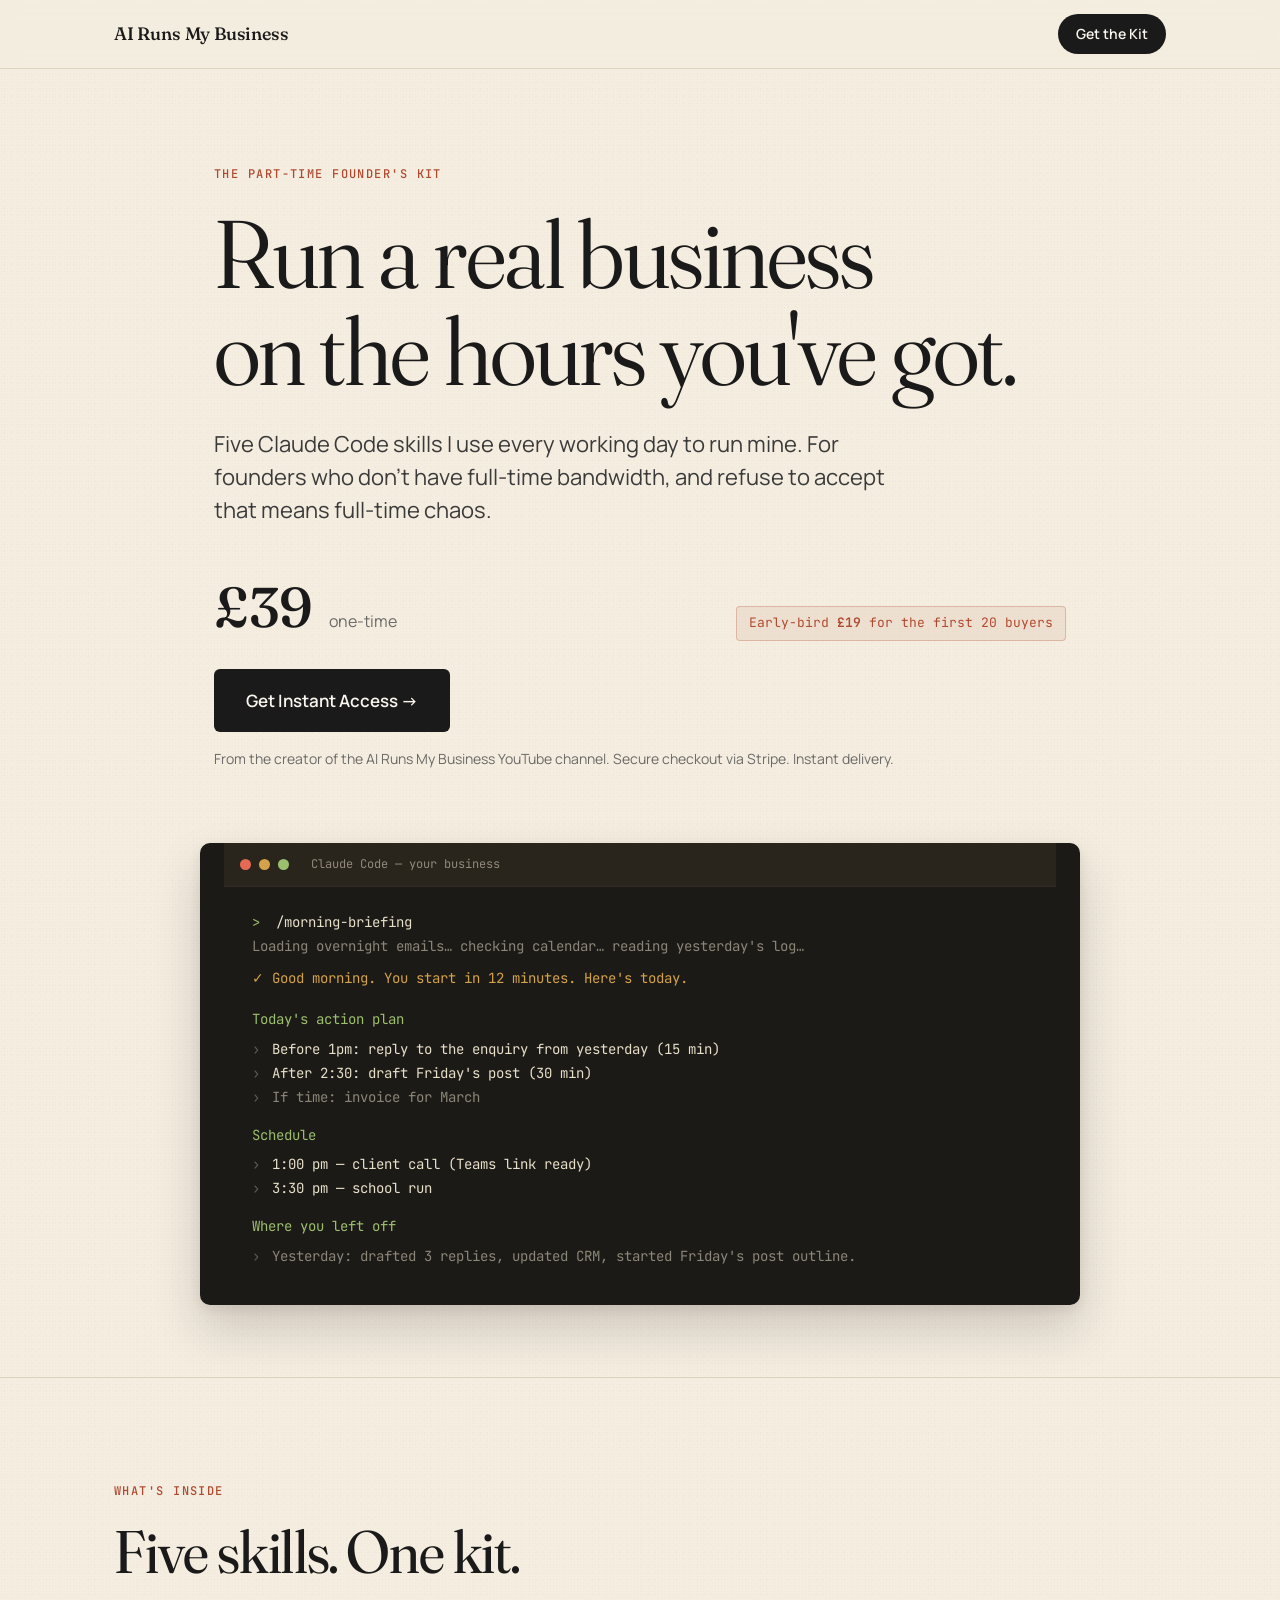
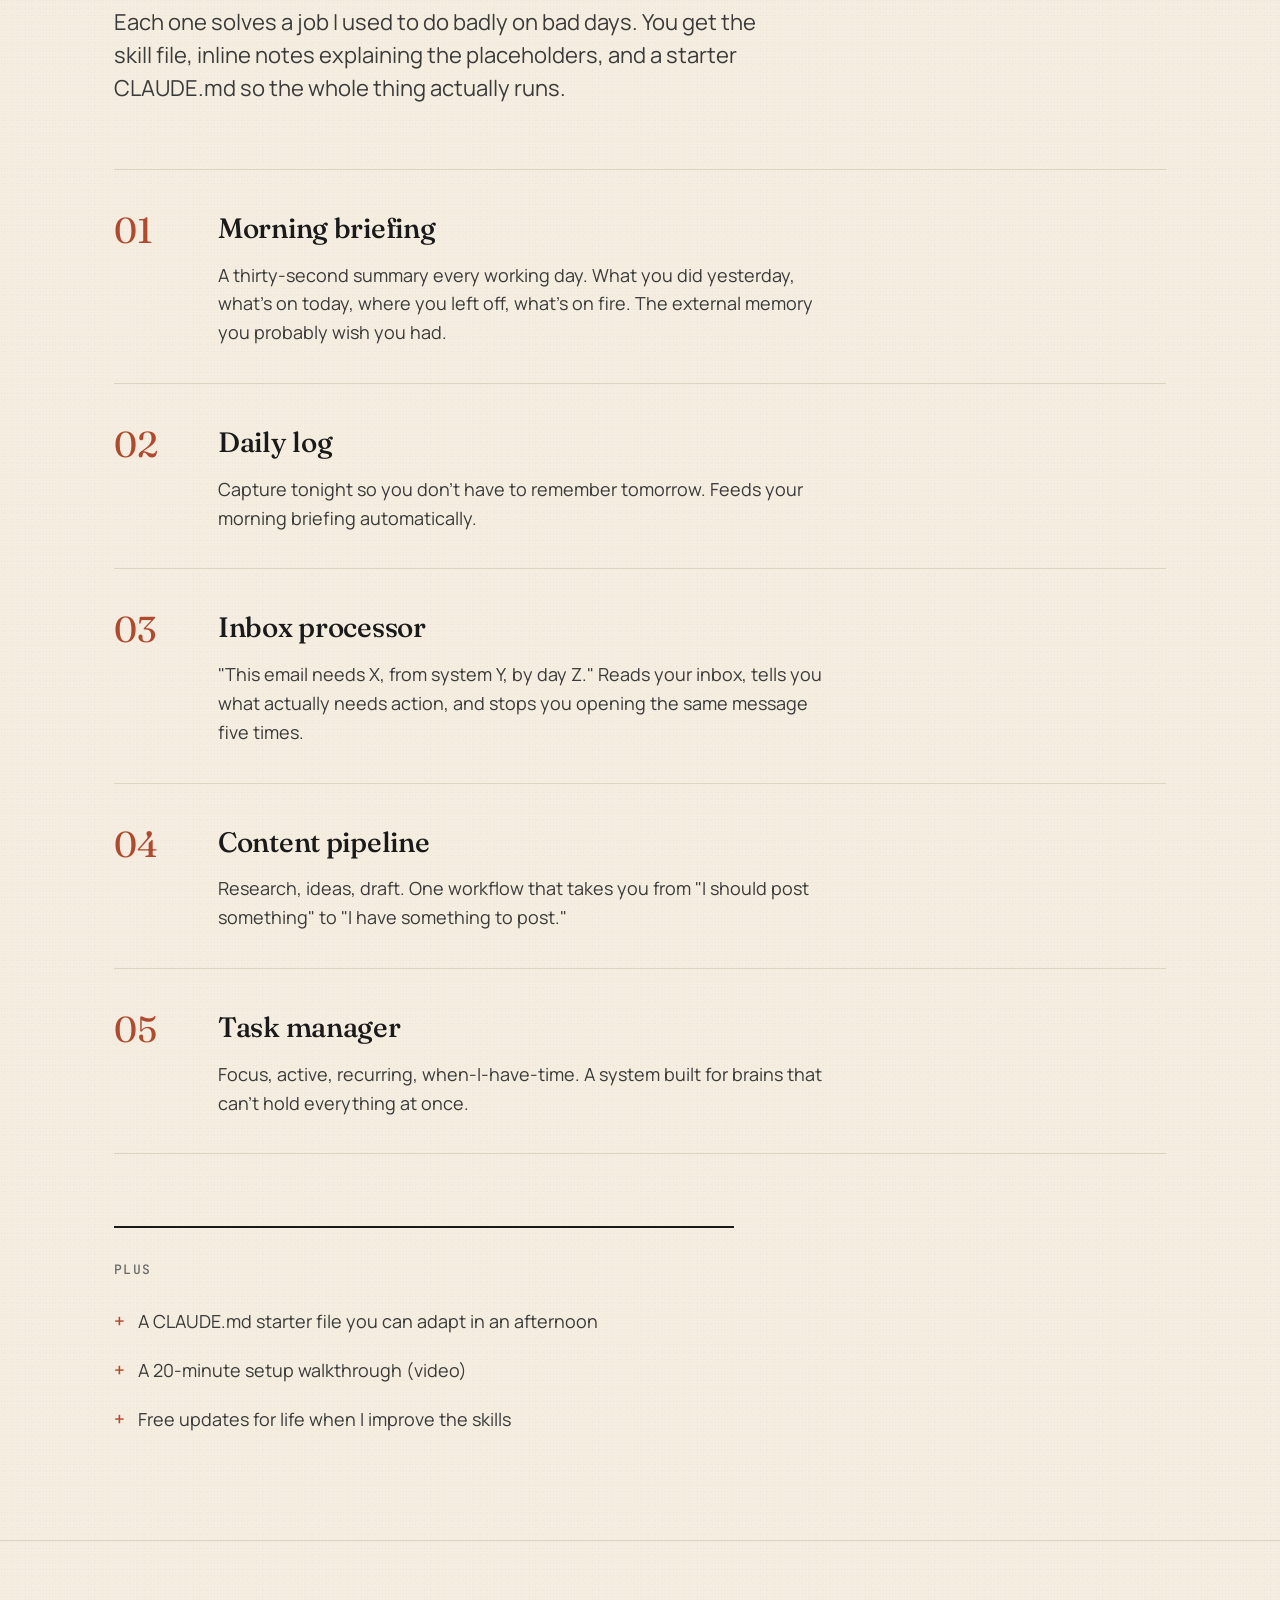
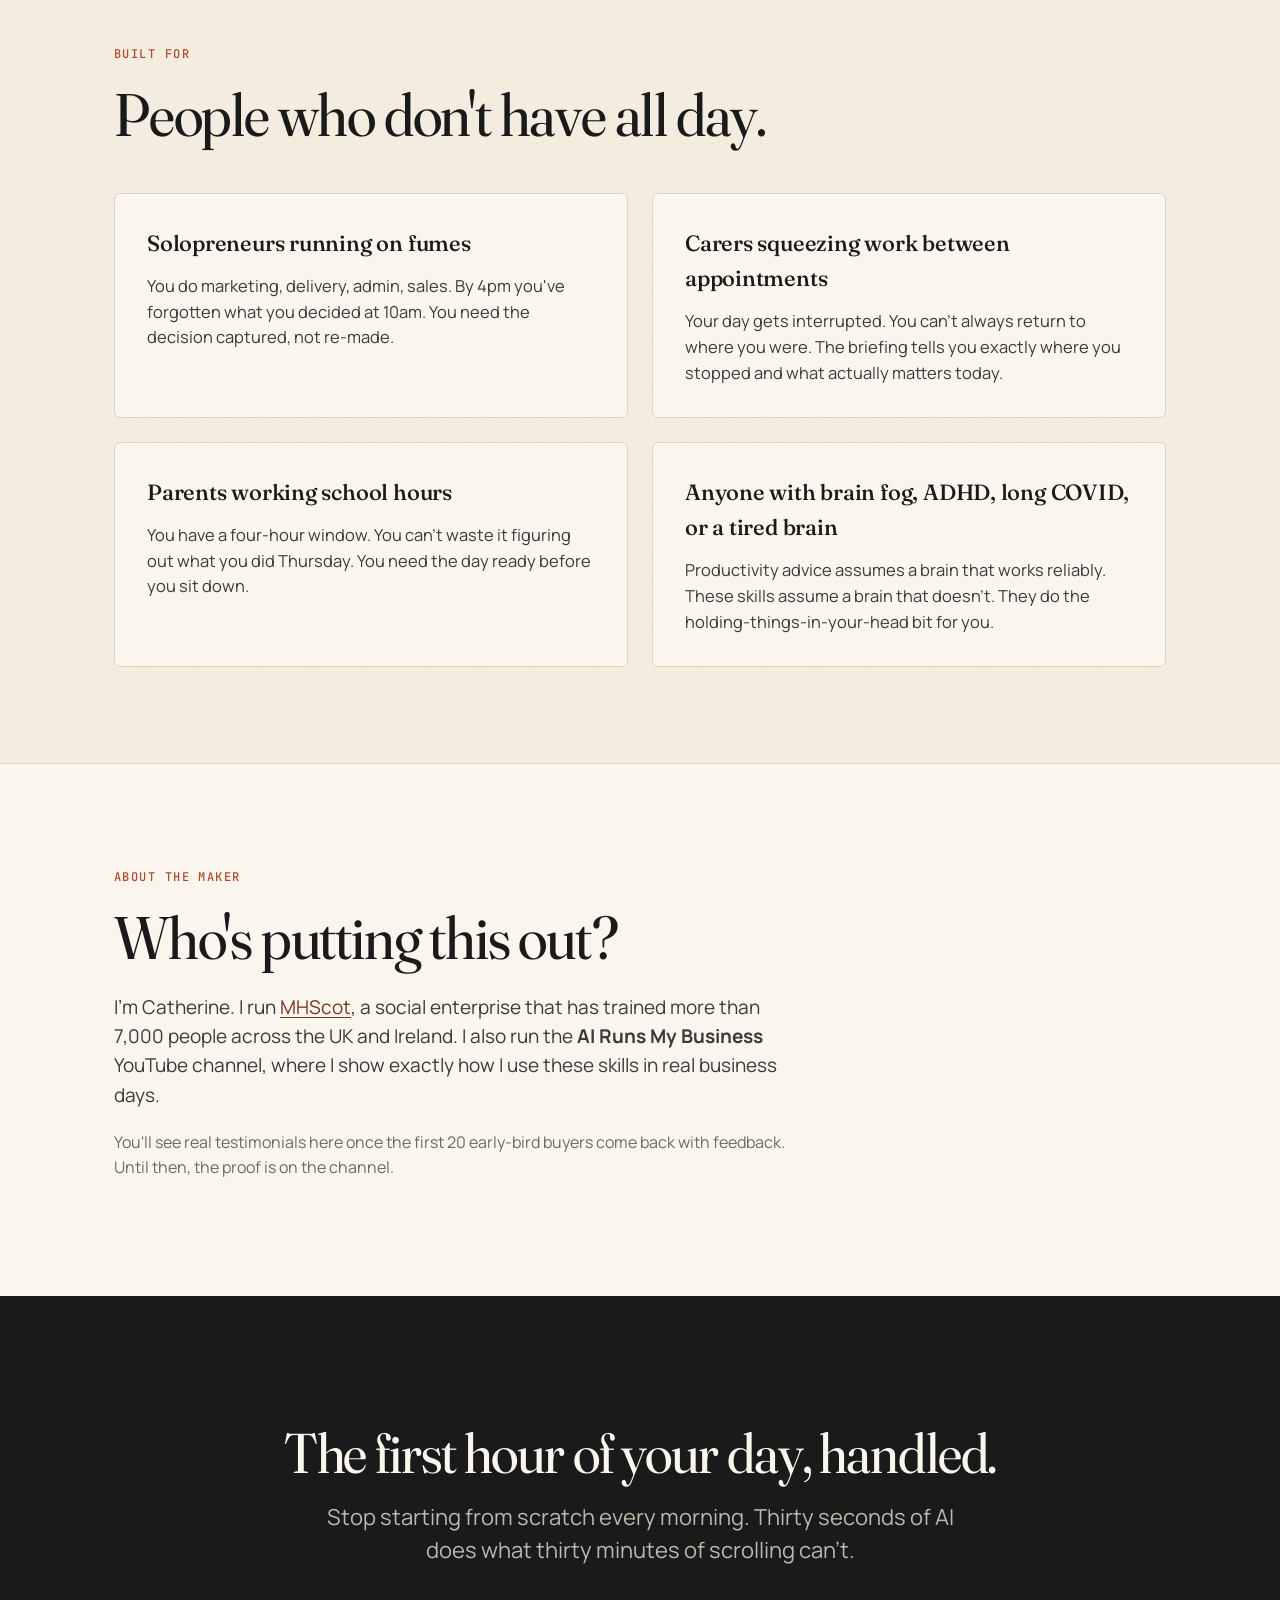
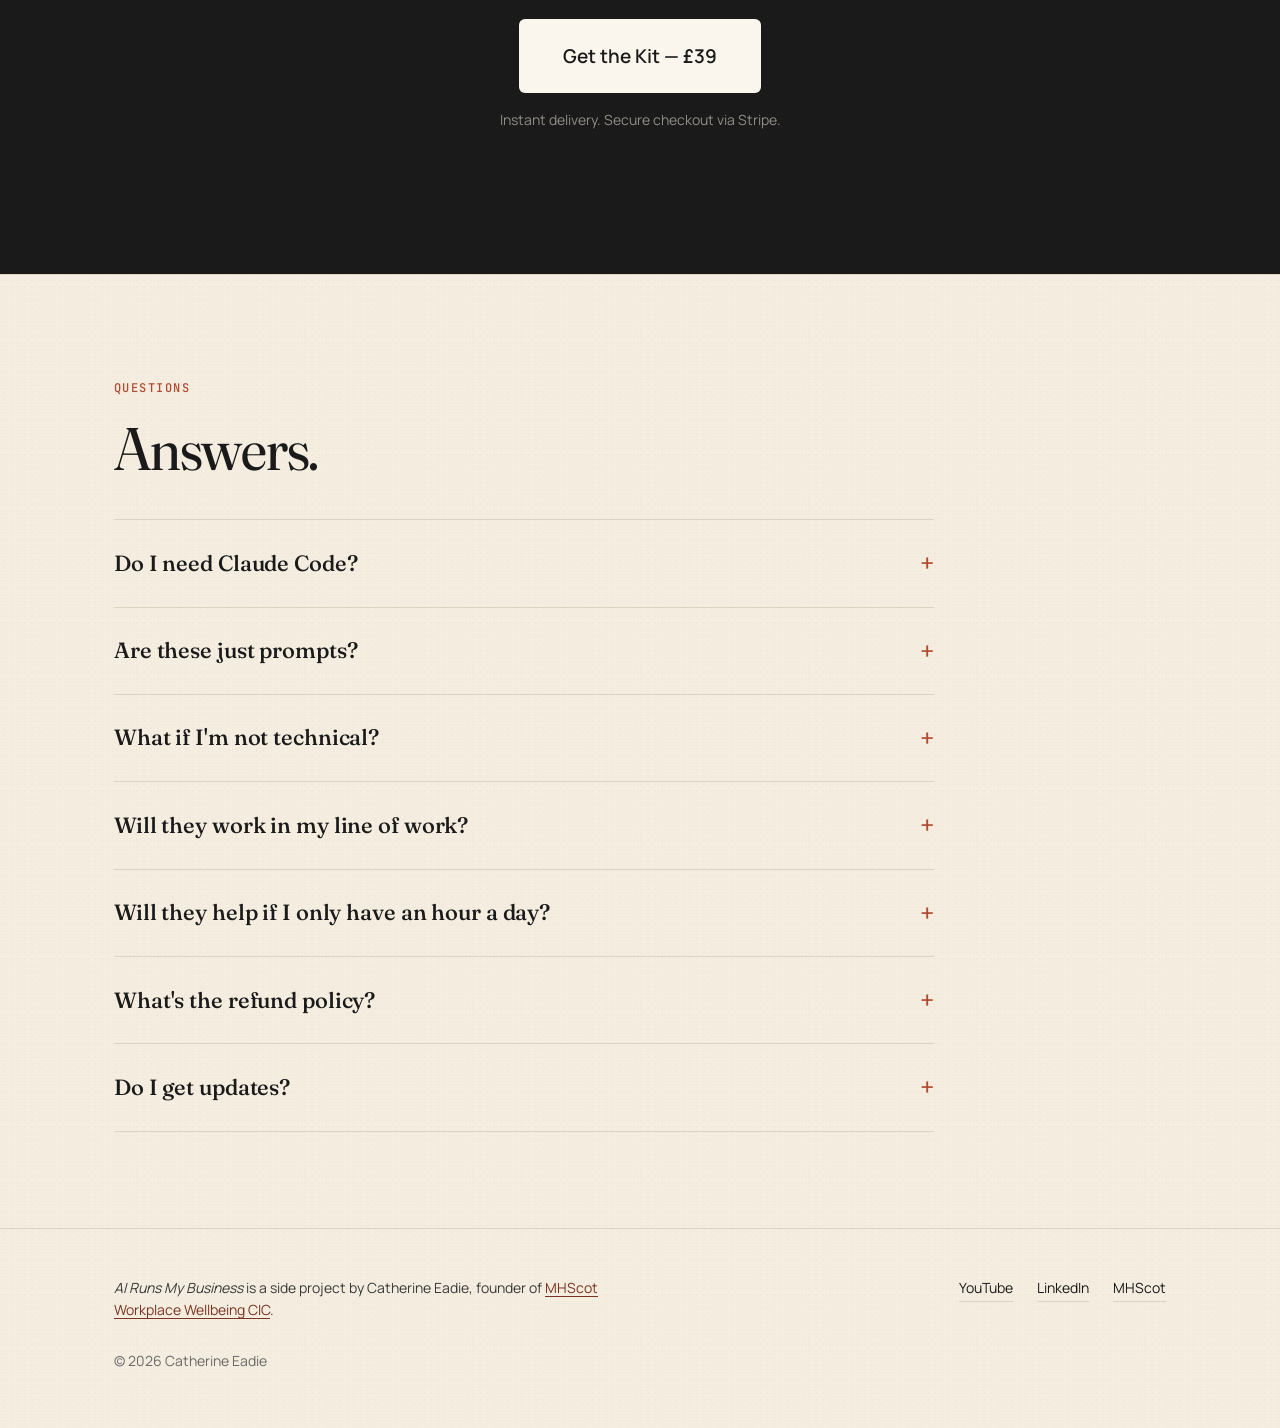
==== index.html @ 145ac0da "Initial landing page for The Part-Time Founder's Kit" ====
<!DOCTYPE html>
<html lang="en-GB">
<head>
  <meta charset="UTF-8">
  <meta name="viewport" content="width=device-width, initial-scale=1.0">
  <meta name="description" content="Five Claude Code skills to run a real business on the hours you've got. For part-time founders, carers, parents, and anyone whose brain won't hold everything at once.">
  <title>The Part-Time Founder's Kit — AI Runs My Business</title>

  <link rel="preconnect" href="https://fonts.googleapis.com">
  <link rel="preconnect" href="https://fonts.gstatic.com" crossorigin>
  <link href="https://fonts.googleapis.com/css2?family=Fraunces:ital,opsz,wght,SOFT,WONK@0,9..144,300..800,0..100,0..1;1,9..144,300..800,0..100,0..1&family=Manrope:wght@300..700&family=JetBrains+Mono:wght@400;500&display=swap" rel="stylesheet">

  <link rel="stylesheet" href="styles.css">
</head>
<body>

  <header class="site-header">
    <div class="container">
      <a class="wordmark" href="#top">AI Runs My Business</a>
      <a class="header-cta" href="#get">Get the Kit</a>
    </div>
  </header>

  <main id="top">

    <!-- HERO -->
    <section class="hero">
      <div class="container hero-inner">
        <span class="eyebrow">The Part-Time Founder's Kit</span>
        <h1 class="hero-title">
          Run a real business<br>
          on the hours you've got.
        </h1>
        <p class="hero-subhead">
          Five Claude Code skills I use every working day to run mine. For founders who don't have full-time bandwidth, and refuse to accept that means full-time chaos.
        </p>

        <div class="price-block">
          <span class="price">&pound;39</span>
          <span class="price-note">one-time</span>
          <span class="earlybird">Early-bird <strong>&pound;19</strong> for the first 20 buyers</span>
        </div>

        <a class="cta-primary" href="#get">Get Instant Access →</a>

        <p class="trust-line">
          From the creator of the AI Runs My Business YouTube channel. Secure checkout via Stripe. Instant delivery.
        </p>
      </div>

      <!-- Terminal demo -->
      <div class="container terminal-frame reveal">
        <div class="terminal-chrome">
          <span class="dot red"></span>
          <span class="dot amber"></span>
          <span class="dot green"></span>
          <span class="terminal-title">Claude Code &mdash; your business</span>
        </div>
        <div class="terminal-body">
          <p class="line"><span class="prompt">&gt;</span> /morning-briefing</p>
          <p class="muted">Loading overnight emails&hellip; checking calendar&hellip; reading yesterday's log&hellip;</p>
          <p class="out">✓ Good morning. You start in 12 minutes. Here's today.</p>
          <p class="section-head">Today's action plan</p>
          <p class="bullet">Before 1pm: reply to the enquiry from yesterday (15 min)</p>
          <p class="bullet">After 2:30: draft Friday's post (30 min)</p>
          <p class="bullet muted">If time: invoice for March</p>
          <p class="section-head">Schedule</p>
          <p class="bullet">1:00 pm &mdash; client call (Teams link ready)</p>
          <p class="bullet">3:30 pm &mdash; school run</p>
          <p class="section-head">Where you left off</p>
          <p class="bullet muted">Yesterday: drafted 3 replies, updated CRM, started Friday's post outline.</p>
        </div>
      </div>
    </section>

    <!-- WHAT'S INCLUDED -->
    <section class="included">
      <div class="container">
        <span class="eyebrow">What's inside</span>
        <h2 class="section-title">Five skills. One kit.</h2>
        <p class="section-lede">
          Each one solves a job I used to do badly on bad days. You get the skill file, inline notes explaining the placeholders, and a starter CLAUDE.md so the whole thing actually runs.
        </p>

        <ol class="skills">
          <li class="skill reveal">
            <span class="skill-num">01</span>
            <div>
              <h3>Morning briefing</h3>
              <p>A thirty-second summary every working day. What you did yesterday, what's on today, where you left off, what's on fire. The external memory you probably wish you had.</p>
            </div>
          </li>
          <li class="skill reveal">
            <span class="skill-num">02</span>
            <div>
              <h3>Daily log</h3>
              <p>Capture tonight so you don't have to remember tomorrow. Feeds your morning briefing automatically.</p>
            </div>
          </li>
          <li class="skill reveal">
            <span class="skill-num">03</span>
            <div>
              <h3>Inbox processor</h3>
              <p>"This email needs X, from system Y, by day Z." Reads your inbox, tells you what actually needs action, and stops you opening the same message five times.</p>
            </div>
          </li>
          <li class="skill reveal">
            <span class="skill-num">04</span>
            <div>
              <h3>Content pipeline</h3>
              <p>Research, ideas, draft. One workflow that takes you from "I should post something" to "I have something to post."</p>
            </div>
          </li>
          <li class="skill reveal">
            <span class="skill-num">05</span>
            <div>
              <h3>Task manager</h3>
              <p>Focus, active, recurring, when-I-have-time. A system built for brains that can't hold everything at once.</p>
            </div>
          </li>
        </ol>

        <div class="bonuses reveal">
          <h4>Plus</h4>
          <ul>
            <li>A CLAUDE.md starter file you can adapt in an afternoon</li>
            <li>A 20-minute setup walkthrough (video)</li>
            <li>Free updates for life when I improve the skills</li>
          </ul>
        </div>
      </div>
    </section>

    <!-- BUILT FOR -->
    <section class="built-for">
      <div class="container">
        <span class="eyebrow">Built for</span>
        <h2 class="section-title">People who don't have all day.</h2>

        <div class="personas">
          <article class="persona reveal">
            <h3>Solopreneurs running on fumes</h3>
            <p>You do marketing, delivery, admin, sales. By 4pm you've forgotten what you decided at 10am. You need the decision captured, not re-made.</p>
          </article>

          <article class="persona reveal">
            <h3>Carers squeezing work between appointments</h3>
            <p>Your day gets interrupted. You can't always return to where you were. The briefing tells you exactly where you stopped and what actually matters today.</p>
          </article>

          <article class="persona reveal">
            <h3>Parents working school hours</h3>
            <p>You have a four-hour window. You can't waste it figuring out what you did Thursday. You need the day ready before you sit down.</p>
          </article>

          <article class="persona reveal">
            <h3>Anyone with brain fog, ADHD, long COVID, or a tired brain</h3>
            <p>Productivity advice assumes a brain that works reliably. These skills assume a brain that doesn't. They do the holding-things-in-your-head bit for you.</p>
          </article>
        </div>
      </div>
    </section>

    <!-- TRUST -->
    <section class="trust">
      <div class="container">
        <span class="eyebrow">About the maker</span>
        <h2 class="section-title">Who's putting this out?</h2>
        <p class="trust-paragraph">
          I'm Catherine. I run <a href="https://www.mentalhealthscot.land" target="_blank" rel="noopener">MHScot</a>, a social enterprise that has trained more than 7,000 people across the UK and Ireland. I also run the <strong>AI Runs My Business</strong> YouTube channel, where I show exactly how I use these skills in real business days.
        </p>
        <p class="trust-paragraph muted">
          You'll see real testimonials here once the first 20 early-bird buyers come back with feedback. Until then, the proof is on the channel.
        </p>
      </div>
    </section>

    <!-- CLOSING CTA -->
    <section class="closing" id="get">
      <div class="container">
        <h2 class="closing-title">The first hour of your day, handled.</h2>
        <p class="closing-subhead">
          Stop starting from scratch every morning. Thirty seconds of AI does what thirty minutes of scrolling can't.
        </p>
        <a class="cta-primary big" href="#">Get the Kit — &pound;39</a>
        <p class="trust-line">Instant delivery. Secure checkout via Stripe.</p>
      </div>
    </section>

    <!-- FAQ -->
    <section class="faq">
      <div class="container">
        <span class="eyebrow">Questions</span>
        <h2 class="section-title">Answers.</h2>

        <div class="faq-list">
          <details class="faq-item">
            <summary>Do I need Claude Code?</summary>
            <p>Yes. Claude Code is free to install. You'll need a paid Claude plan (from about £17/month) to run it. The setup walkthrough covers all of it.</p>
          </details>

          <details class="faq-item">
            <summary>Are these just prompts?</summary>
            <p>No. They're skill files, proper structured instructions that Claude Code reads before it does the work. More reliable than a prompt you paste once.</p>
          </details>

          <details class="faq-item">
            <summary>What if I'm not technical?</summary>
            <p>You don't need to be. If you can edit a text file and follow a step-by-step video, you can set these up.</p>
          </details>

          <details class="faq-item">
            <summary>Will they work in my line of work?</summary>
            <p>They're built around how a one-person business runs, not a specific sector. The morning briefing works for a copywriter, a coach, or a consultant equally well. You fill in the placeholders for your context.</p>
          </details>

          <details class="faq-item">
            <summary>Will they help if I only have an hour a day?</summary>
            <p>That's who they're built for. The whole point is to compress decision-making and context-recovery into as few minutes as possible.</p>
          </details>

          <details class="faq-item">
            <summary>What's the refund policy?</summary>
            <p><strong>Early-bird buyers (&pound;19):</strong> all sales final. You're getting 51% off in exchange for a testimonial, so the price itself is the trade.</p>
            <p><strong>Standard buyers (&pound;39):</strong> 7-day refund if the skills don't work for you. No questions asked.</p>
          </details>

          <details class="faq-item">
            <summary>Do I get updates?</summary>
            <p>Yes, free for life. When I improve a skill, you get the new version.</p>
          </details>
        </div>
      </div>
    </section>

  </main>

  <footer class="site-footer">
    <div class="container">
      <p class="footer-byline">
        <em>AI Runs My Business</em> is a side project by Catherine Eadie, founder of <a href="https://www.mentalhealthscot.land" target="_blank" rel="noopener">MHScot Workplace Wellbeing CIC</a>.
      </p>
      <nav class="footer-nav">
        <a href="#" target="_blank" rel="noopener">YouTube</a>
        <a href="https://www.linkedin.com/in/catherinemhscot/" target="_blank" rel="noopener">LinkedIn</a>
        <a href="https://www.mentalhealthscot.land" target="_blank" rel="noopener">MHScot</a>
      </nav>
      <p class="footer-micro">&copy; 2026 Catherine Eadie</p>
    </div>
  </footer>

  <script src="script.js" defer></script>
</body>
</html>
---- styles.css ----
/* ============================================================
   The Part-Time Founder's Kit — landing page
   Aesthetic: warm editorial, print-like, calm confidence
   ============================================================ */

:root {
  --bg: #f4ede0;
  --bg-soft: #faf6ee;
  --bg-card: #ffffff;
  --ink: #1a1a1a;
  --ink-soft: #3a3a3a;
  --ink-muted: #6a6a68;
  --rule: #dcd3c1;
  --accent: #b04a2f;          /* muted terracotta */
  --accent-deep: #7a3320;
  --forest: #2d3a2d;
  --term-bg: #1c1a16;
  --term-ink: #e8dfc9;
  --term-green: #9cbf6f;
  --term-amber: #d4a24a;

  --display: "Fraunces", "Georgia", serif;
  --body: "Manrope", system-ui, -apple-system, sans-serif;
  --mono: "JetBrains Mono", ui-monospace, monospace;

  --max-width: 1100px;
  --text-width: 680px;
  --radius: 6px;
}

/* -------- reset -------- */

*, *::before, *::after { box-sizing: border-box; }
html { scroll-behavior: smooth; }
body {
  margin: 0;
  background: var(--bg);
  color: var(--ink);
  font-family: var(--body);
  font-size: 18px;
  line-height: 1.6;
  font-weight: 400;
  -webkit-font-smoothing: antialiased;
  text-rendering: optimizeLegibility;

  /* Subtle paper-grain texture */
  background-image:
    radial-gradient(rgba(0,0,0,0.018) 1px, transparent 1px),
    radial-gradient(rgba(0,0,0,0.014) 1px, transparent 1px);
  background-size: 3px 3px, 7px 7px;
  background-position: 0 0, 1px 2px;
}

img { max-width: 100%; display: block; }

a { color: var(--accent-deep); text-decoration: underline; text-decoration-thickness: 1px; text-underline-offset: 3px; }
a:hover { color: var(--accent); }

/* -------- layout -------- */

.container {
  width: 100%;
  max-width: var(--max-width);
  margin: 0 auto;
  padding: 0 24px;
}

section {
  padding: 96px 0;
  border-top: 1px solid var(--rule);
}

section:first-of-type { border-top: none; }

@media (max-width: 640px) {
  section { padding: 64px 0; }
}

/* -------- header -------- */

.site-header {
  position: sticky;
  top: 0;
  background: rgba(244, 237, 224, 0.92);
  backdrop-filter: blur(8px);
  border-bottom: 1px solid var(--rule);
  z-index: 50;
}
.site-header .container {
  display: flex;
  align-items: center;
  justify-content: space-between;
  padding-top: 14px;
  padding-bottom: 14px;
}
.wordmark {
  font-family: var(--display);
  font-weight: 500;
  font-size: 18px;
  letter-spacing: -0.01em;
  color: var(--ink);
  text-decoration: none;
  font-variation-settings: "opsz" 24, "SOFT" 40;
}
.header-cta {
  font-family: var(--body);
  font-size: 14px;
  font-weight: 600;
  color: var(--bg-soft);
  background: var(--ink);
  padding: 9px 18px;
  border-radius: 999px;
  text-decoration: none;
  transition: background 0.15s;
}
.header-cta:hover { background: var(--accent); color: var(--bg-soft); }

/* -------- eyebrow / headings -------- */

.eyebrow {
  display: inline-block;
  font-family: var(--mono);
  font-size: 12px;
  font-weight: 500;
  letter-spacing: 0.12em;
  text-transform: uppercase;
  color: var(--accent);
  margin-bottom: 20px;
}

.hero-title,
.section-title,
.closing-title {
  font-family: var(--display);
  font-weight: 400;
  color: var(--ink);
  font-variation-settings: "opsz" 96, "SOFT" 30, "WONK" 0;
  letter-spacing: -0.02em;
  line-height: 1.02;
}

.hero-title {
  font-size: clamp(44px, 8.5vw, 96px);
  margin: 0 0 28px;
  font-weight: 350;
}

.section-title {
  font-size: clamp(36px, 5.5vw, 60px);
  margin: 0 0 24px;
}

.closing-title {
  font-size: clamp(34px, 5vw, 56px);
  margin: 0 0 20px;
}

.hero-subhead,
.section-lede,
.closing-subhead {
  max-width: var(--text-width);
  font-size: clamp(18px, 2vw, 22px);
  line-height: 1.5;
  color: var(--ink-soft);
  margin: 0 0 40px;
}

/* -------- hero -------- */

.hero {
  padding-top: 88px;
  padding-bottom: 72px;
}

.hero-inner { max-width: 900px; }

.price-block {
  display: flex;
  align-items: baseline;
  gap: 16px;
  flex-wrap: wrap;
  margin-bottom: 28px;
  padding-top: 12px;
}

.price {
  font-family: var(--display);
  font-size: 56px;
  font-weight: 500;
  line-height: 1;
  color: var(--ink);
  font-variation-settings: "opsz" 48, "SOFT" 20;
}
.price-note {
  font-family: var(--body);
  font-size: 16px;
  color: var(--ink-muted);
}
.earlybird {
  font-family: var(--mono);
  font-size: 13px;
  color: var(--accent);
  background: rgba(176, 74, 47, 0.08);
  border: 1px solid rgba(176, 74, 47, 0.28);
  padding: 6px 12px;
  border-radius: 4px;
  margin-left: auto;
}
.earlybird strong { font-weight: 600; }

/* -------- CTAs -------- */

.cta-primary {
  display: inline-block;
  font-family: var(--body);
  font-size: 17px;
  font-weight: 600;
  color: var(--bg-soft);
  background: var(--ink);
  padding: 18px 32px;
  border-radius: 6px;
  text-decoration: none;
  transition: transform 0.15s, background 0.15s;
}
.cta-primary:hover {
  background: var(--accent);
  color: var(--bg-soft);
  transform: translateY(-1px);
}
.cta-primary.big {
  padding: 22px 44px;
  font-size: 19px;
}

.trust-line {
  font-size: 14px;
  color: var(--ink-muted);
  margin-top: 16px;
}

/* -------- terminal demo -------- */

.terminal-frame {
  margin-top: 72px;
  max-width: 880px;
  background: var(--term-bg);
  border-radius: 10px;
  overflow: hidden;
  box-shadow: 0 24px 48px rgba(40, 30, 20, 0.18),
              0 4px 12px rgba(40, 30, 20, 0.08);
}
.terminal-chrome {
  display: flex;
  align-items: center;
  padding: 12px 16px;
  background: #29241c;
  border-bottom: 1px solid rgba(255,255,255,0.04);
  gap: 8px;
}
.dot {
  width: 11px;
  height: 11px;
  border-radius: 50%;
  display: inline-block;
}
.dot.red { background: #e56a54; }
.dot.amber { background: #d4a24a; }
.dot.green { background: #9cbf6f; }
.terminal-title {
  font-family: var(--mono);
  font-size: 12px;
  color: rgba(232, 223, 201, 0.55);
  margin-left: 14px;
}
.terminal-body {
  font-family: var(--mono);
  font-size: 14px;
  color: var(--term-ink);
  line-height: 1.7;
  padding: 24px 28px 28px;
}
.terminal-body p { margin: 0; }
.terminal-body .prompt { color: var(--term-green); margin-right: 8px; }
.terminal-body .muted { color: rgba(232, 223, 201, 0.55); margin-bottom: 8px; }
.terminal-body .out { color: var(--term-amber); margin: 4px 0 18px; }
.terminal-body .section-head {
  color: var(--term-green);
  margin-top: 14px;
  margin-bottom: 6px;
}
.terminal-body .bullet { padding-left: 20px; position: relative; }
.terminal-body .bullet::before {
  content: "›";
  position: absolute;
  left: 0;
  color: rgba(232, 223, 201, 0.35);
}

/* -------- skills -------- */

.included .section-lede { margin-bottom: 64px; }

.skills {
  list-style: none;
  padding: 0;
  margin: 0 0 72px;
  counter-reset: s;
}
.skill {
  display: grid;
  grid-template-columns: 80px 1fr;
  gap: 24px;
  padding: 36px 0;
  border-top: 1px solid var(--rule);
  align-items: start;
}
.skill:last-child { border-bottom: 1px solid var(--rule); }
.skill-num {
  font-family: var(--display);
  font-size: 36px;
  font-weight: 400;
  color: var(--accent);
  line-height: 1;
  font-variation-settings: "opsz" 36;
  padding-top: 6px;
}
.skill h3 {
  font-family: var(--display);
  font-size: 28px;
  font-weight: 500;
  margin: 0 0 10px;
  letter-spacing: -0.01em;
}
.skill p {
  margin: 0;
  color: var(--ink-soft);
  max-width: 620px;
}

.bonuses {
  border-top: 2px solid var(--ink);
  padding-top: 32px;
  margin-top: 24px;
  max-width: 620px;
}
.bonuses h4 {
  font-family: var(--mono);
  font-size: 13px;
  font-weight: 500;
  letter-spacing: 0.1em;
  text-transform: uppercase;
  color: var(--ink-muted);
  margin: 0 0 16px;
}
.bonuses ul {
  margin: 0;
  padding: 0;
  list-style: none;
}
.bonuses li {
  padding: 10px 0;
  padding-left: 24px;
  position: relative;
  color: var(--ink-soft);
}
.bonuses li::before {
  content: "+";
  position: absolute;
  left: 0;
  color: var(--accent);
  font-family: var(--mono);
}

/* -------- built-for personas -------- */

.personas {
  display: grid;
  grid-template-columns: repeat(2, 1fr);
  gap: 24px;
  margin-top: 48px;
}
.persona {
  background: var(--bg-soft);
  border: 1px solid var(--rule);
  padding: 32px;
  border-radius: var(--radius);
}
.persona h3 {
  font-family: var(--display);
  font-size: 22px;
  font-weight: 500;
  margin: 0 0 12px;
  letter-spacing: -0.01em;
}
.persona p {
  margin: 0;
  color: var(--ink-soft);
  font-size: 16.5px;
  line-height: 1.55;
}

@media (max-width: 720px) {
  .personas { grid-template-columns: 1fr; }
  .persona { padding: 24px; }
}

/* -------- trust section -------- */

.trust { background: var(--bg-soft); }
.trust-paragraph {
  max-width: var(--text-width);
  font-size: 19px;
  line-height: 1.55;
  color: var(--ink-soft);
  margin: 0 0 20px;
}
.trust-paragraph.muted { color: var(--ink-muted); font-size: 16px; }

/* -------- closing -------- */

.closing {
  text-align: center;
  padding: 128px 0;
  background: var(--ink);
  color: var(--bg-soft);
  border-top: none;
}
.closing .closing-title { color: var(--bg-soft); }
.closing .closing-subhead {
  color: rgba(244, 237, 224, 0.75);
  margin-left: auto;
  margin-right: auto;
}
.closing .cta-primary {
  background: var(--bg-soft);
  color: var(--ink);
  margin-top: 12px;
}
.closing .cta-primary:hover {
  background: var(--accent);
  color: var(--bg-soft);
}
.closing .trust-line { color: rgba(244, 237, 224, 0.55); }

/* -------- FAQ -------- */

.faq-list { margin-top: 40px; max-width: 820px; }
.faq-item {
  border-top: 1px solid var(--rule);
  padding: 24px 0;
}
.faq-item:last-child { border-bottom: 1px solid var(--rule); }
.faq-item summary {
  font-family: var(--display);
  font-size: 22px;
  font-weight: 500;
  cursor: pointer;
  list-style: none;
  display: flex;
  justify-content: space-between;
  align-items: center;
  letter-spacing: -0.005em;
}
.faq-item summary::-webkit-details-marker { display: none; }
.faq-item summary::after {
  content: "+";
  font-family: var(--mono);
  font-size: 24px;
  color: var(--accent);
  font-weight: 300;
  transition: transform 0.2s;
}
.faq-item[open] summary::after {
  content: "−";
}
.faq-item p {
  margin: 16px 0 0;
  color: var(--ink-soft);
  font-size: 17px;
  line-height: 1.6;
  max-width: 700px;
}

/* -------- footer -------- */

.site-footer {
  border-top: 1px solid var(--rule);
  padding: 48px 0 56px;
  font-size: 14px;
}
.site-footer .container {
  display: flex;
  flex-wrap: wrap;
  justify-content: space-between;
  align-items: baseline;
  gap: 20px;
}
.footer-byline { margin: 0; color: var(--ink-soft); max-width: 520px; }
.footer-nav { display: flex; gap: 24px; }
.footer-nav a { color: var(--ink); text-decoration: none; border-bottom: 1px solid var(--rule); padding-bottom: 2px; }
.footer-nav a:hover { color: var(--accent); border-bottom-color: var(--accent); }
.footer-micro { margin: 0; color: var(--ink-muted); width: 100%; margin-top: 8px; }

/* -------- reveal animation -------- */

.reveal {
  opacity: 0;
  transform: translateY(16px);
  transition: opacity 0.8s ease-out, transform 0.8s ease-out;
}
.reveal.in {
  opacity: 1;
  transform: translateY(0);
}

@media (prefers-reduced-motion: reduce) {
  *, *::before, *::after {
    animation-duration: 0s !important;
    transition-duration: 0s !important;
  }
  .reveal { opacity: 1; transform: none; }
  html { scroll-behavior: auto; }
}

/* -------- responsive tweaks -------- */

@media (max-width: 560px) {
  body { font-size: 17px; }
  .hero { padding-top: 56px; padding-bottom: 40px; }
  .price-block { flex-direction: column; align-items: flex-start; gap: 10px; }
  .earlybird { margin-left: 0; }
  .skill { grid-template-columns: 60px 1fr; gap: 16px; padding: 28px 0; }
  .skill-num { font-size: 28px; }
  .skill h3 { font-size: 22px; }
  .cta-primary.big { padding: 18px 28px; font-size: 17px; width: 100%; text-align: center; }
}
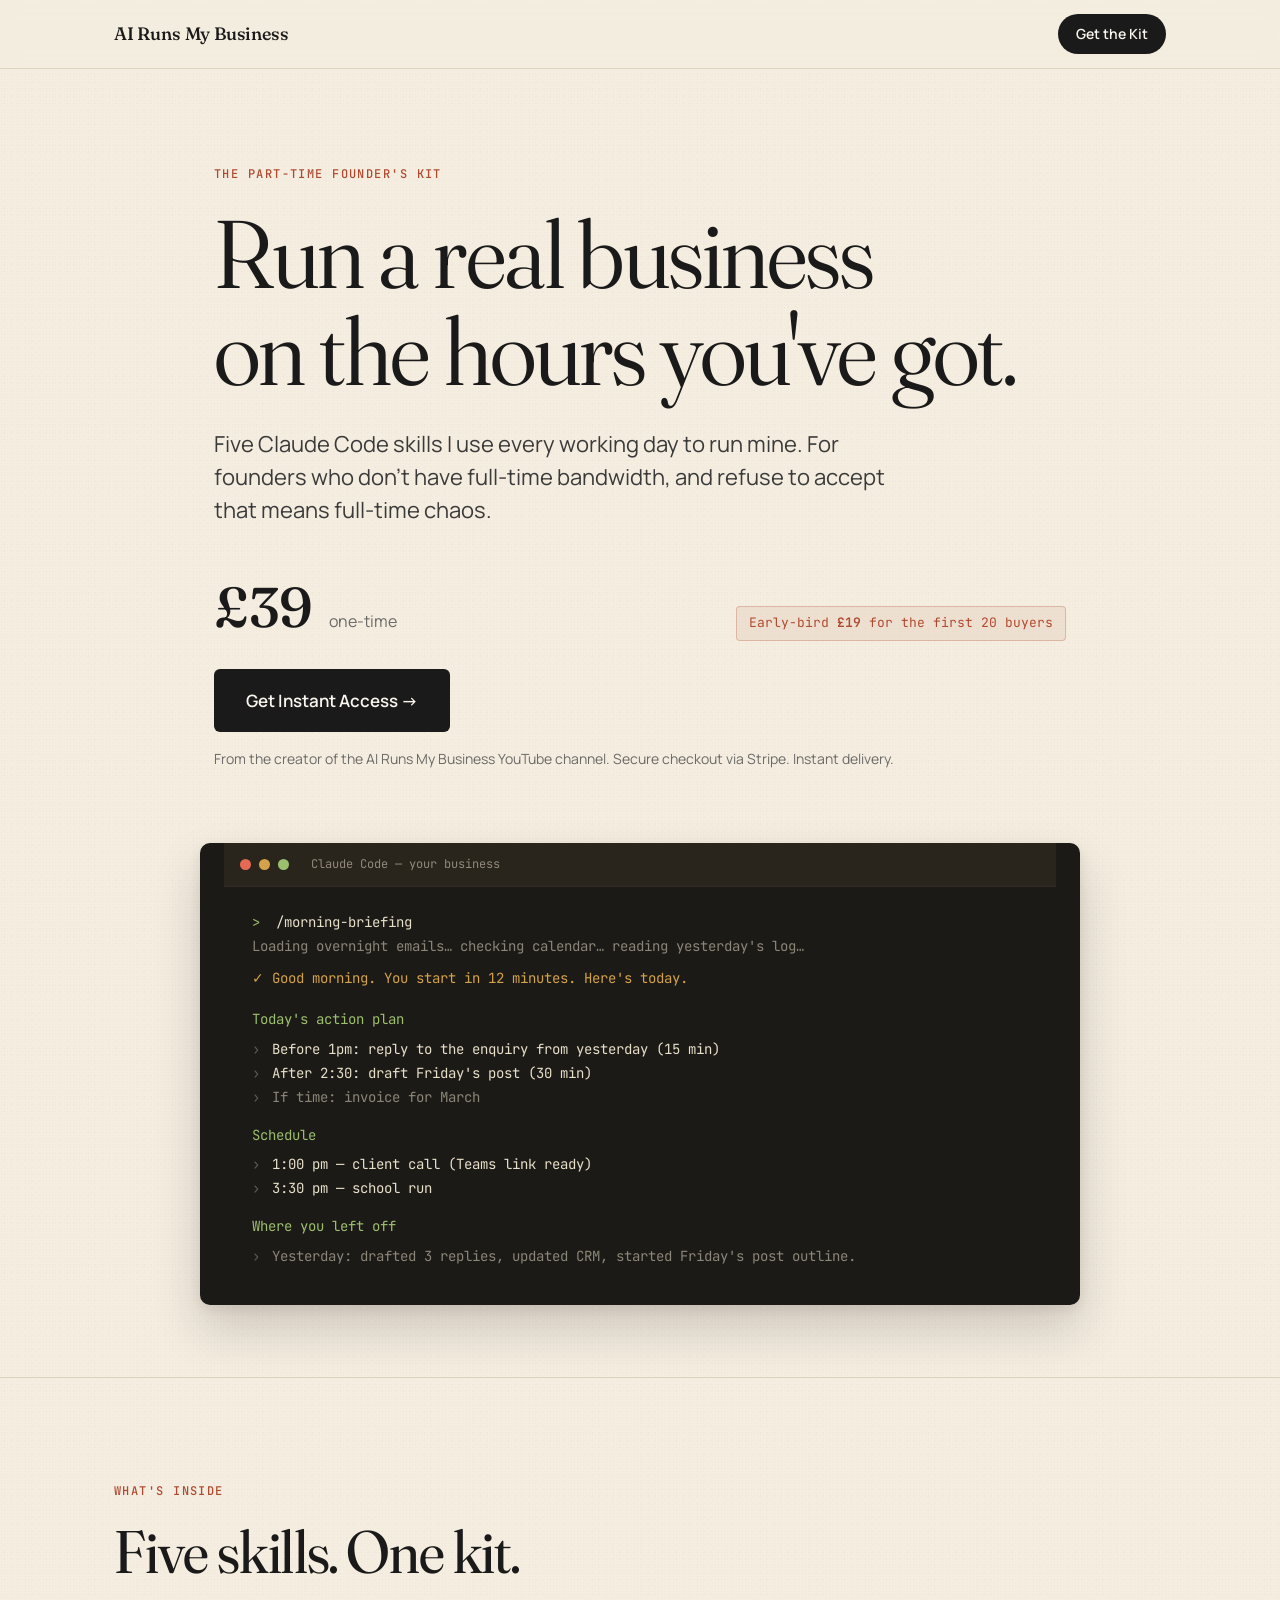
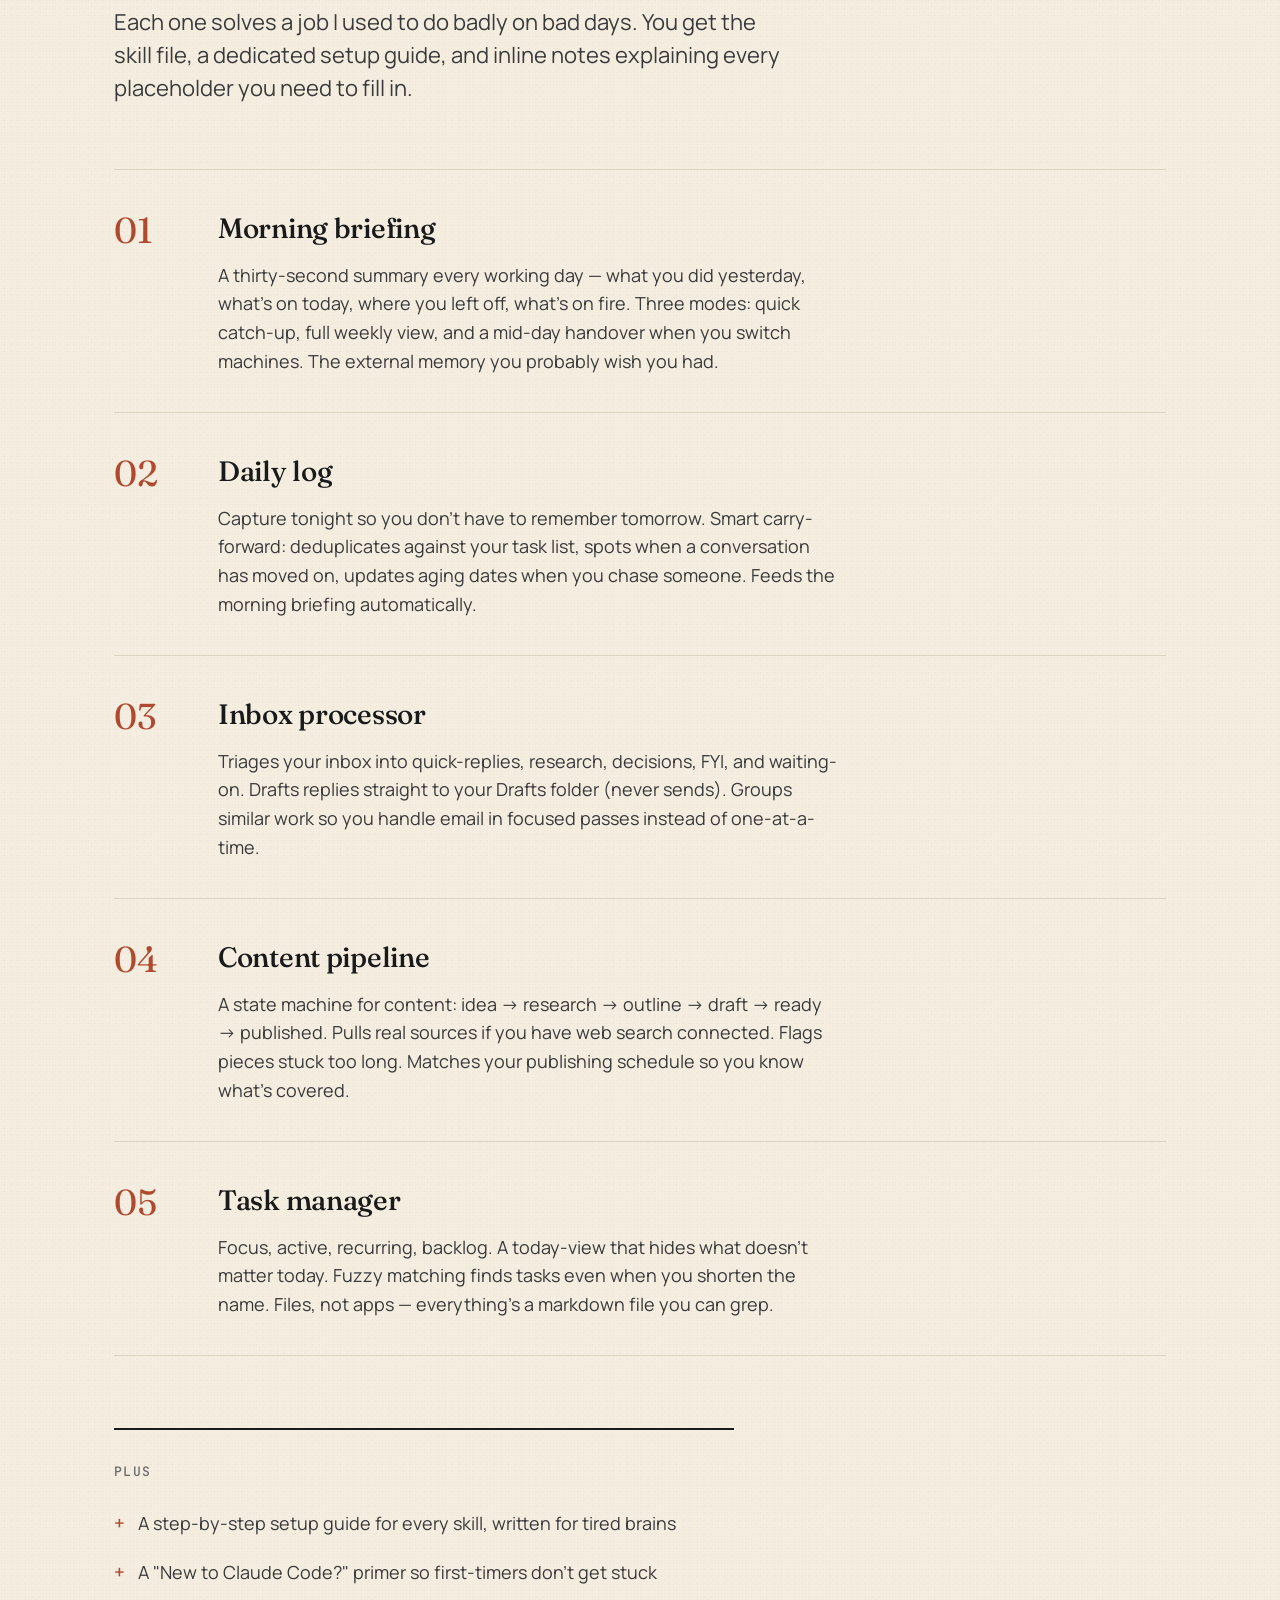
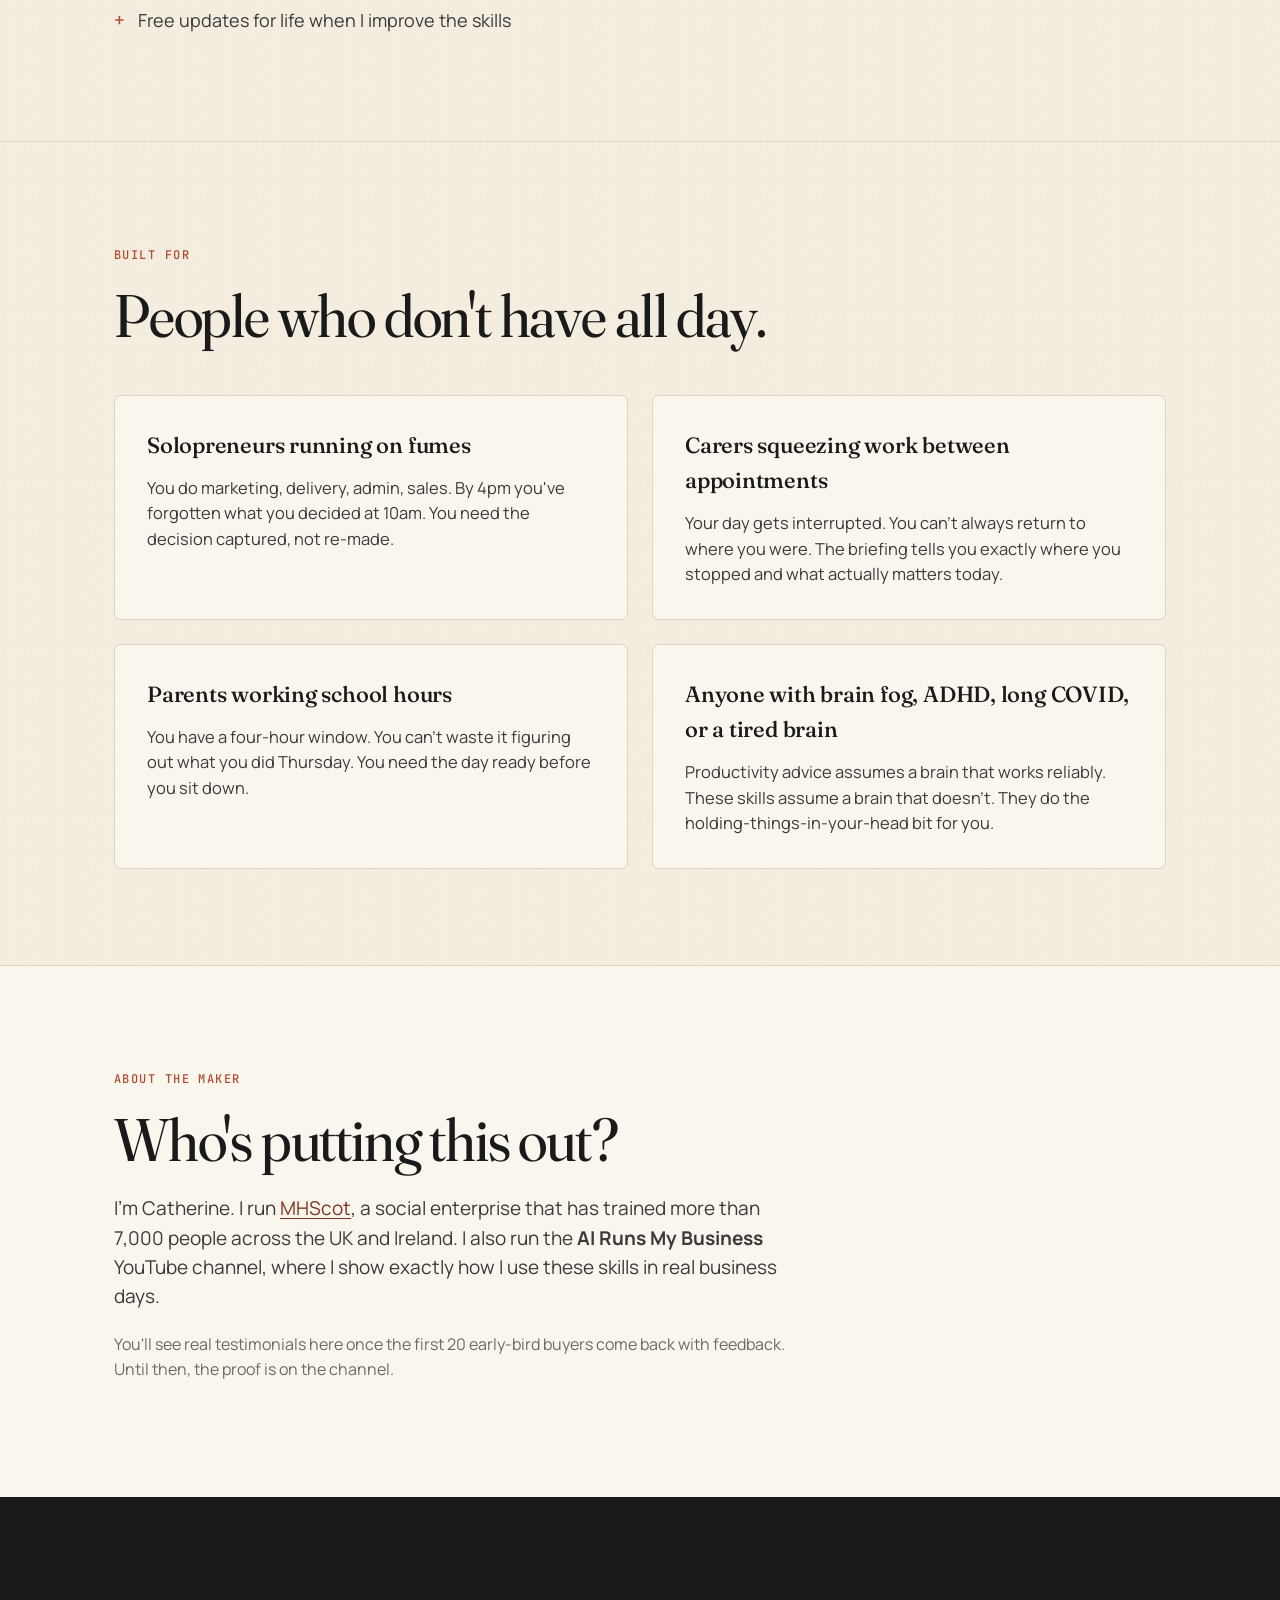
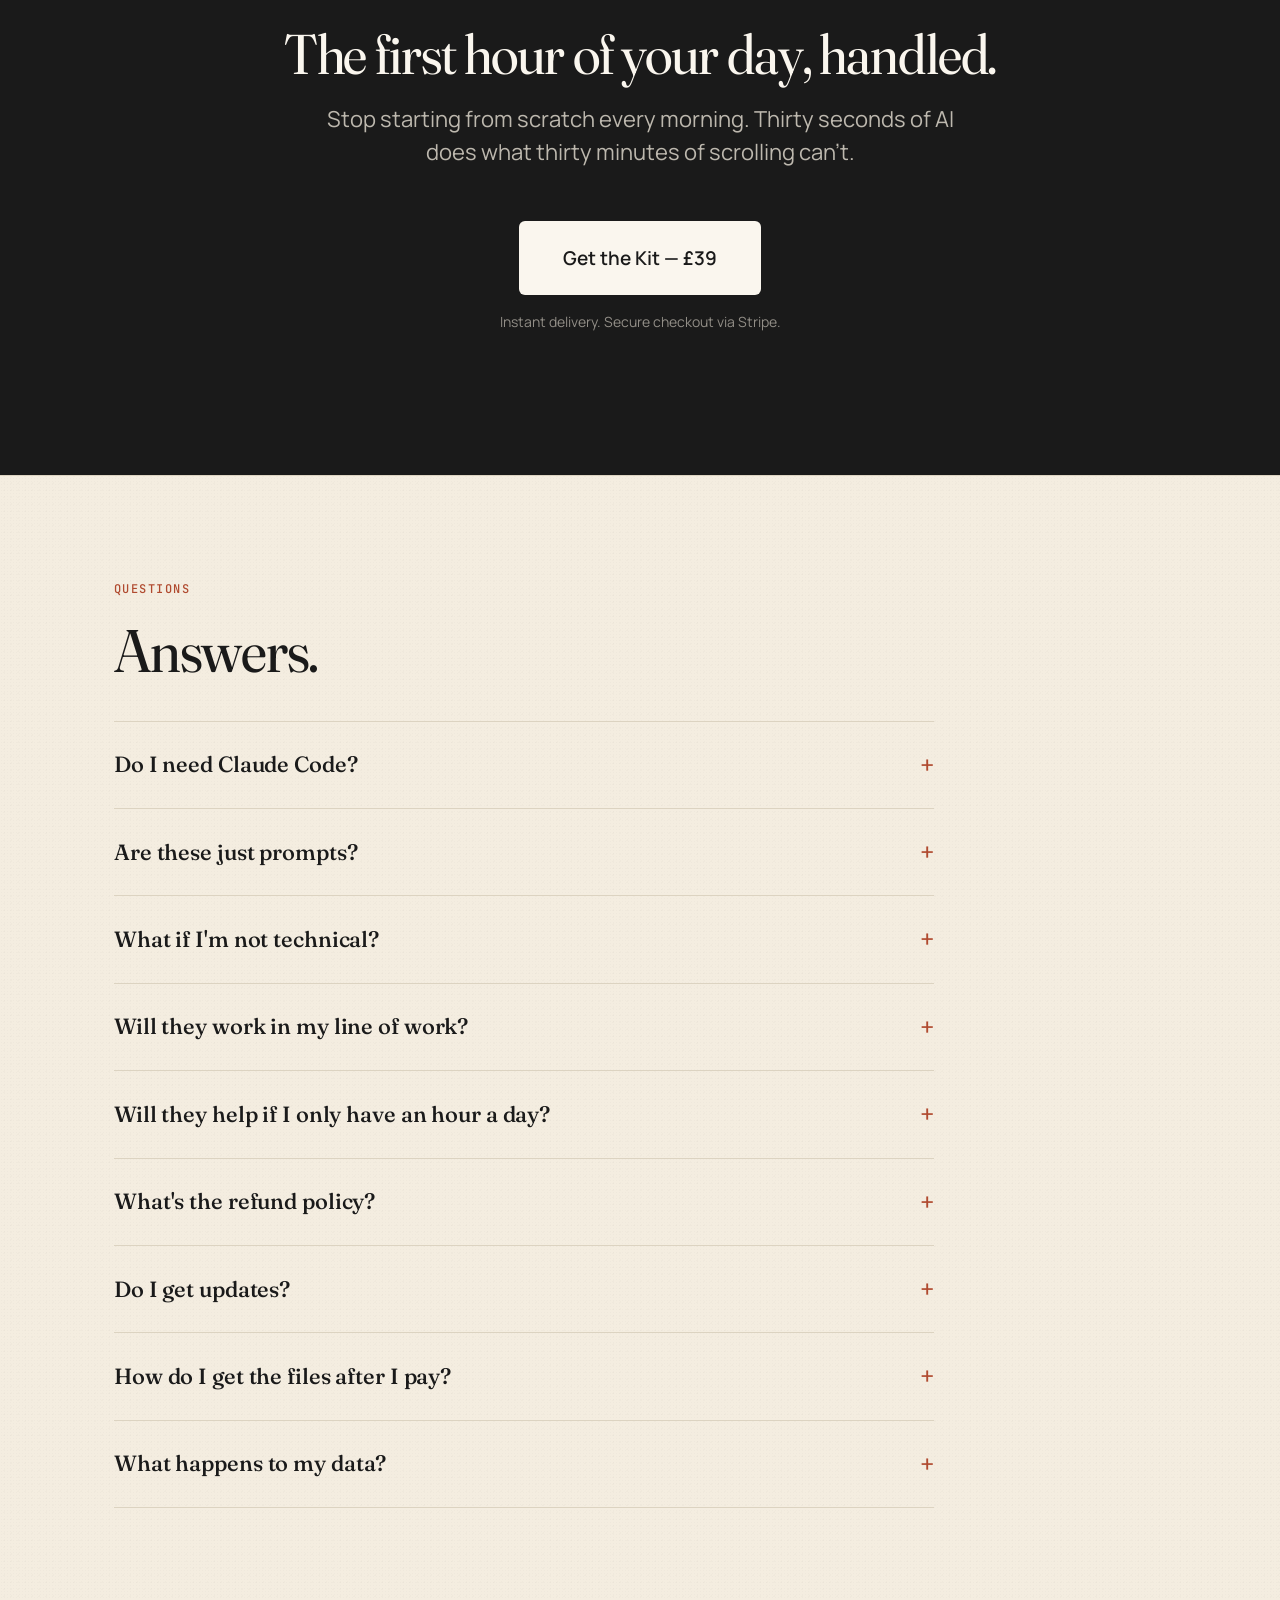
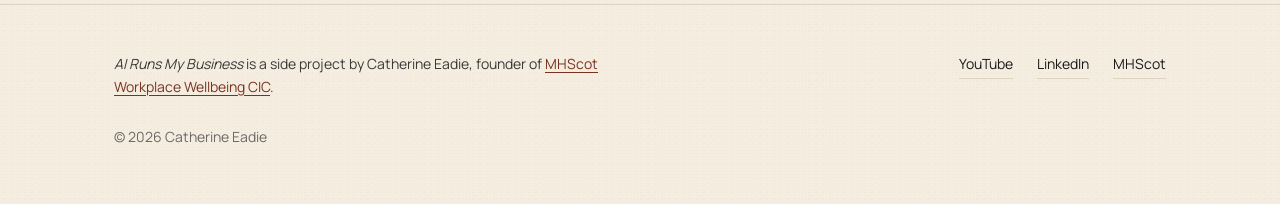
==== commit 8b500152: "Refresh landing page copy to match finished skills pack - Updated 5 skill descriptions with concrete" ====
--- a/index.html
+++ b/index.html
@@ -79,7 +79,7 @@
         <span class="eyebrow">What's inside</span>
         <h2 class="section-title">Five skills. One kit.</h2>
         <p class="section-lede">
-          Each one solves a job I used to do badly on bad days. You get the skill file, inline notes explaining the placeholders, and a starter CLAUDE.md so the whole thing actually runs.
+          Each one solves a job I used to do badly on bad days. You get the skill file, a dedicated setup guide, and inline notes explaining every placeholder you need to fill in.
         </p>
 
         <ol class="skills">
@@ -87,35 +87,35 @@
             <span class="skill-num">01</span>
             <div>
               <h3>Morning briefing</h3>
-              <p>A thirty-second summary every working day. What you did yesterday, what's on today, where you left off, what's on fire. The external memory you probably wish you had.</p>
+              <p>A thirty-second summary every working day &mdash; what you did yesterday, what's on today, where you left off, what's on fire. Three modes: quick catch-up, full weekly view, and a mid-day handover when you switch machines. The external memory you probably wish you had.</p>
             </div>
           </li>
           <li class="skill reveal">
             <span class="skill-num">02</span>
             <div>
               <h3>Daily log</h3>
-              <p>Capture tonight so you don't have to remember tomorrow. Feeds your morning briefing automatically.</p>
+              <p>Capture tonight so you don't have to remember tomorrow. Smart carry-forward: deduplicates against your task list, spots when a conversation has moved on, updates aging dates when you chase someone. Feeds the morning briefing automatically.</p>
             </div>
           </li>
           <li class="skill reveal">
             <span class="skill-num">03</span>
             <div>
               <h3>Inbox processor</h3>
-              <p>"This email needs X, from system Y, by day Z." Reads your inbox, tells you what actually needs action, and stops you opening the same message five times.</p>
+              <p>Triages your inbox into quick-replies, research, decisions, FYI, and waiting-on. Drafts replies straight to your Drafts folder (never sends). Groups similar work so you handle email in focused passes instead of one-at-a-time.</p>
             </div>
           </li>
           <li class="skill reveal">
             <span class="skill-num">04</span>
             <div>
               <h3>Content pipeline</h3>
-              <p>Research, ideas, draft. One workflow that takes you from "I should post something" to "I have something to post."</p>
+              <p>A state machine for content: idea &rarr; research &rarr; outline &rarr; draft &rarr; ready &rarr; published. Pulls real sources if you have web search connected. Flags pieces stuck too long. Matches your publishing schedule so you know what's covered.</p>
             </div>
           </li>
           <li class="skill reveal">
             <span class="skill-num">05</span>
             <div>
               <h3>Task manager</h3>
-              <p>Focus, active, recurring, when-I-have-time. A system built for brains that can't hold everything at once.</p>
+              <p>Focus, active, recurring, backlog. A today-view that hides what doesn't matter today. Fuzzy matching finds tasks even when you shorten the name. Files, not apps &mdash; everything's a markdown file you can grep.</p>
             </div>
           </li>
         </ol>
@@ -123,8 +123,8 @@
         <div class="bonuses reveal">
           <h4>Plus</h4>
           <ul>
-            <li>A CLAUDE.md starter file you can adapt in an afternoon</li>
-            <li>A 20-minute setup walkthrough (video)</li>
+            <li>A step-by-step setup guide for every skill, written for tired brains</li>
+            <li>A "New to Claude Code?" primer so first-timers don't get stuck</li>
             <li>Free updates for life when I improve the skills</li>
           </ul>
         </div>
@@ -206,7 +206,7 @@
 
           <details class="faq-item">
             <summary>What if I'm not technical?</summary>
-            <p>You don't need to be. If you can edit a text file and follow a step-by-step video, you can set these up.</p>
+            <p>You don't need to be. If you can edit a text file and follow a step-by-step written guide, you can set these up. The pack includes a "New to Claude Code?" primer that covers the bits people stumble on first time.</p>
           </details>
 
           <details class="faq-item">
@@ -228,6 +228,16 @@
           <details class="faq-item">
             <summary>Do I get updates?</summary>
             <p>Yes, free for life. When I improve a skill, you get the new version.</p>
+          </details>
+
+          <details class="faq-item">
+            <summary>How do I get the files after I pay?</summary>
+            <p>Instantly. After checkout, Stripe redirects you to a page with a direct download link. The same link goes in your receipt email, so you can re-download any time.</p>
+          </details>
+
+          <details class="faq-item">
+            <summary>What happens to my data?</summary>
+            <p>Nothing leaves your machine. The skills run entirely inside your Claude Code session. Daily logs and task files are plain markdown on your disk. Email and calendar reads happen directly between Claude Code and Google (via your MCP connector). I never see any of it.</p>
           </details>
         </div>
       </div>
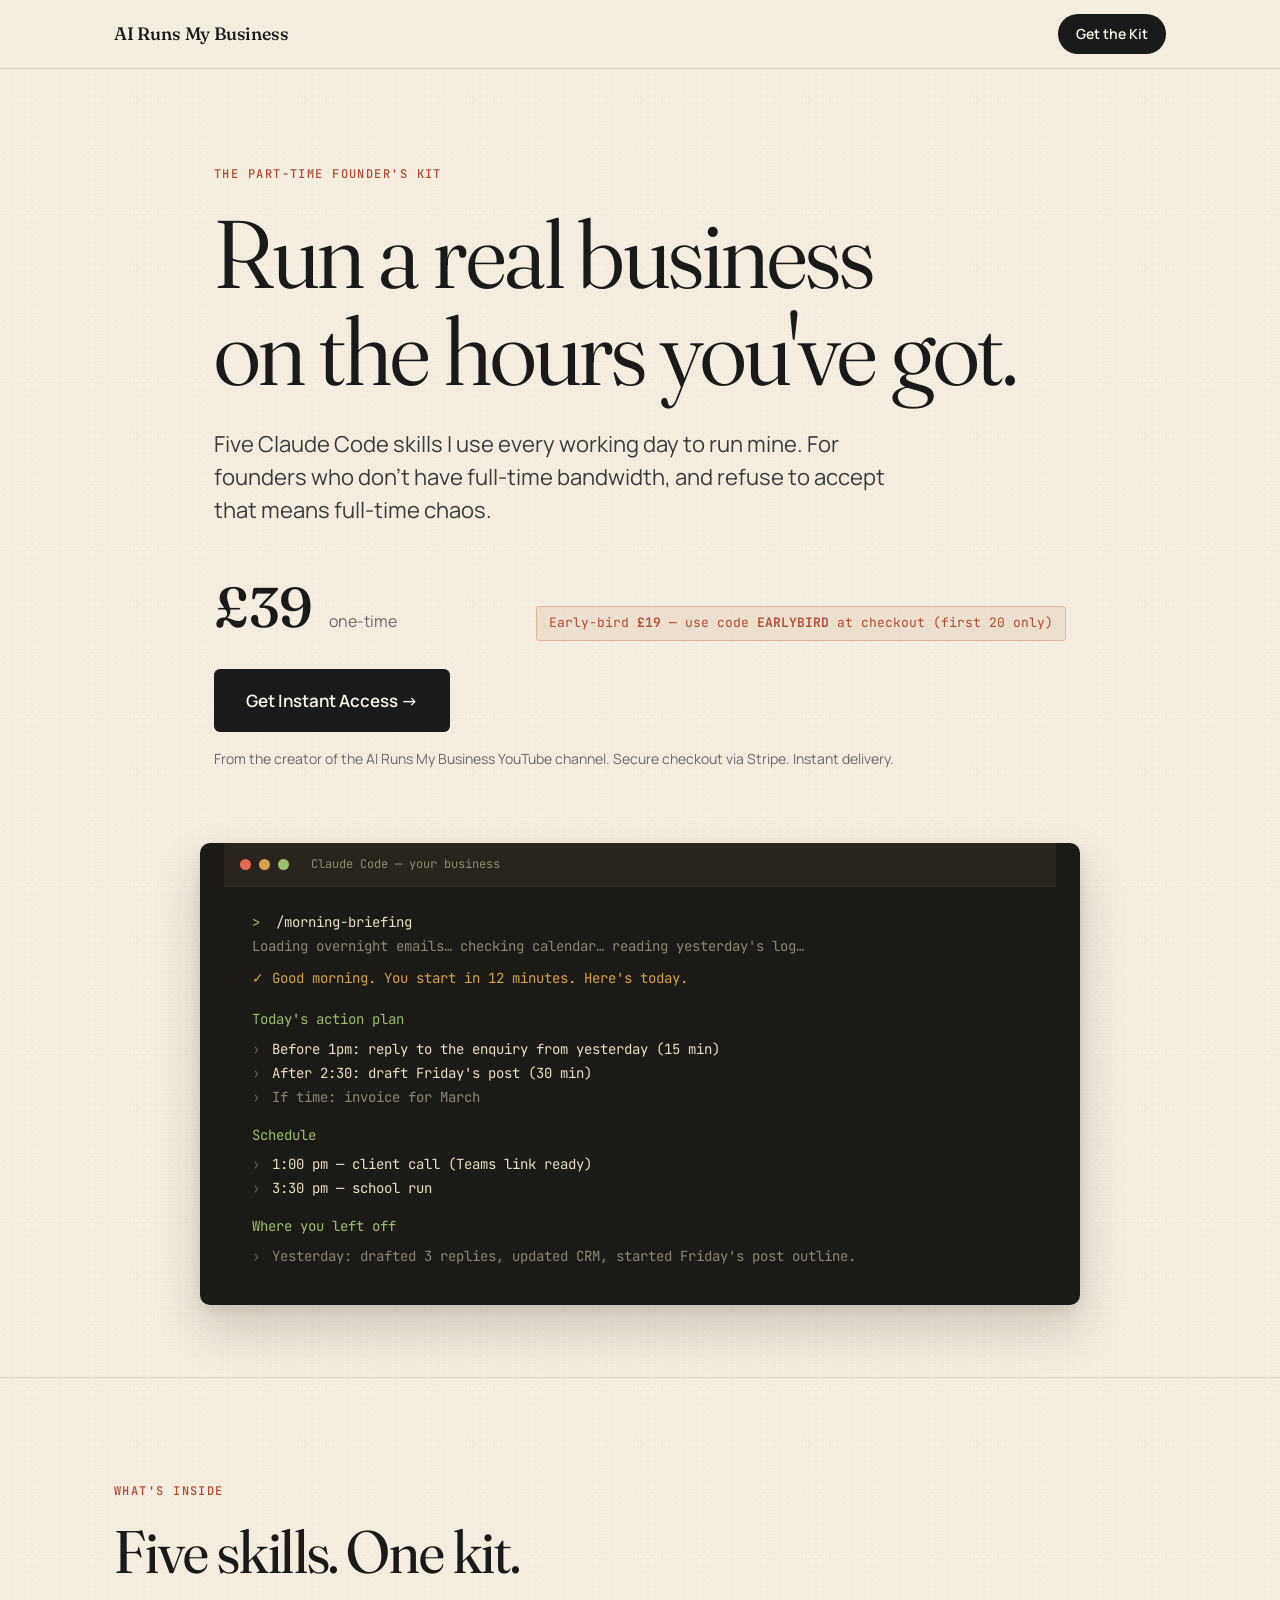
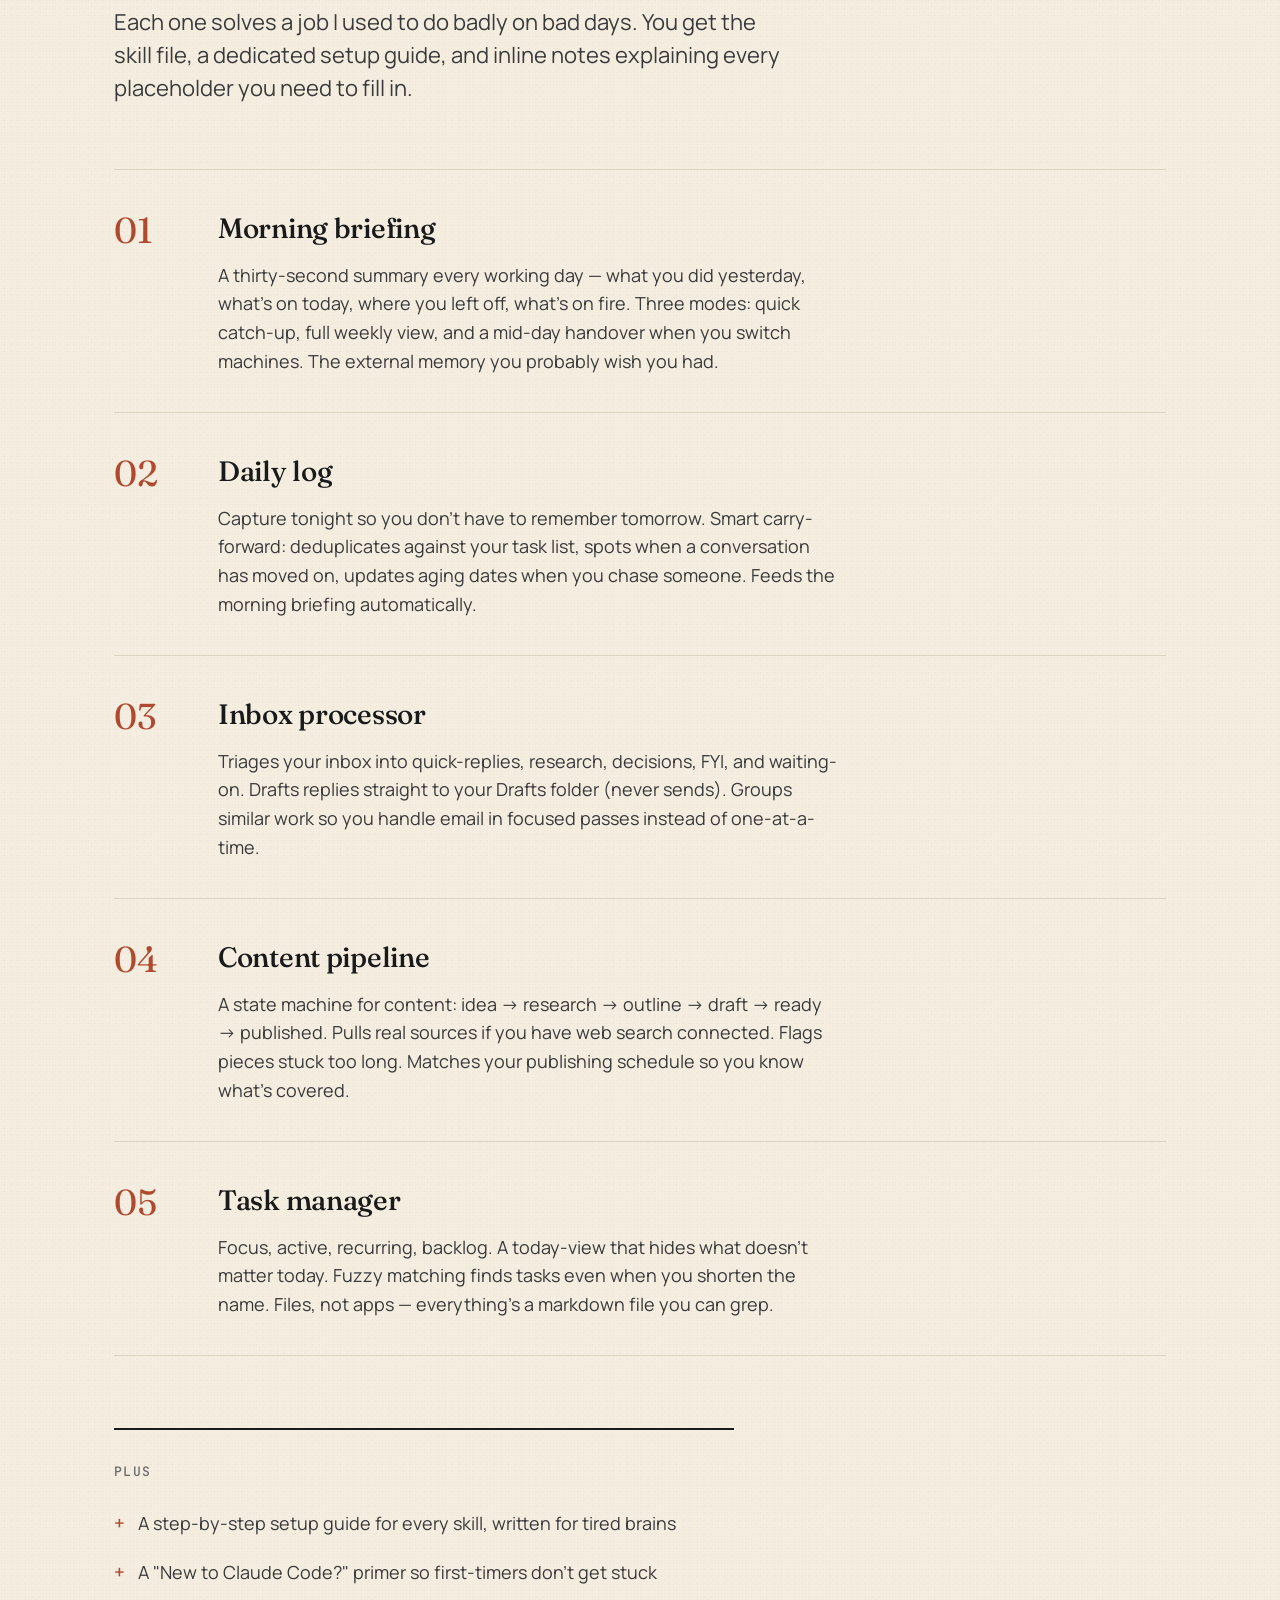
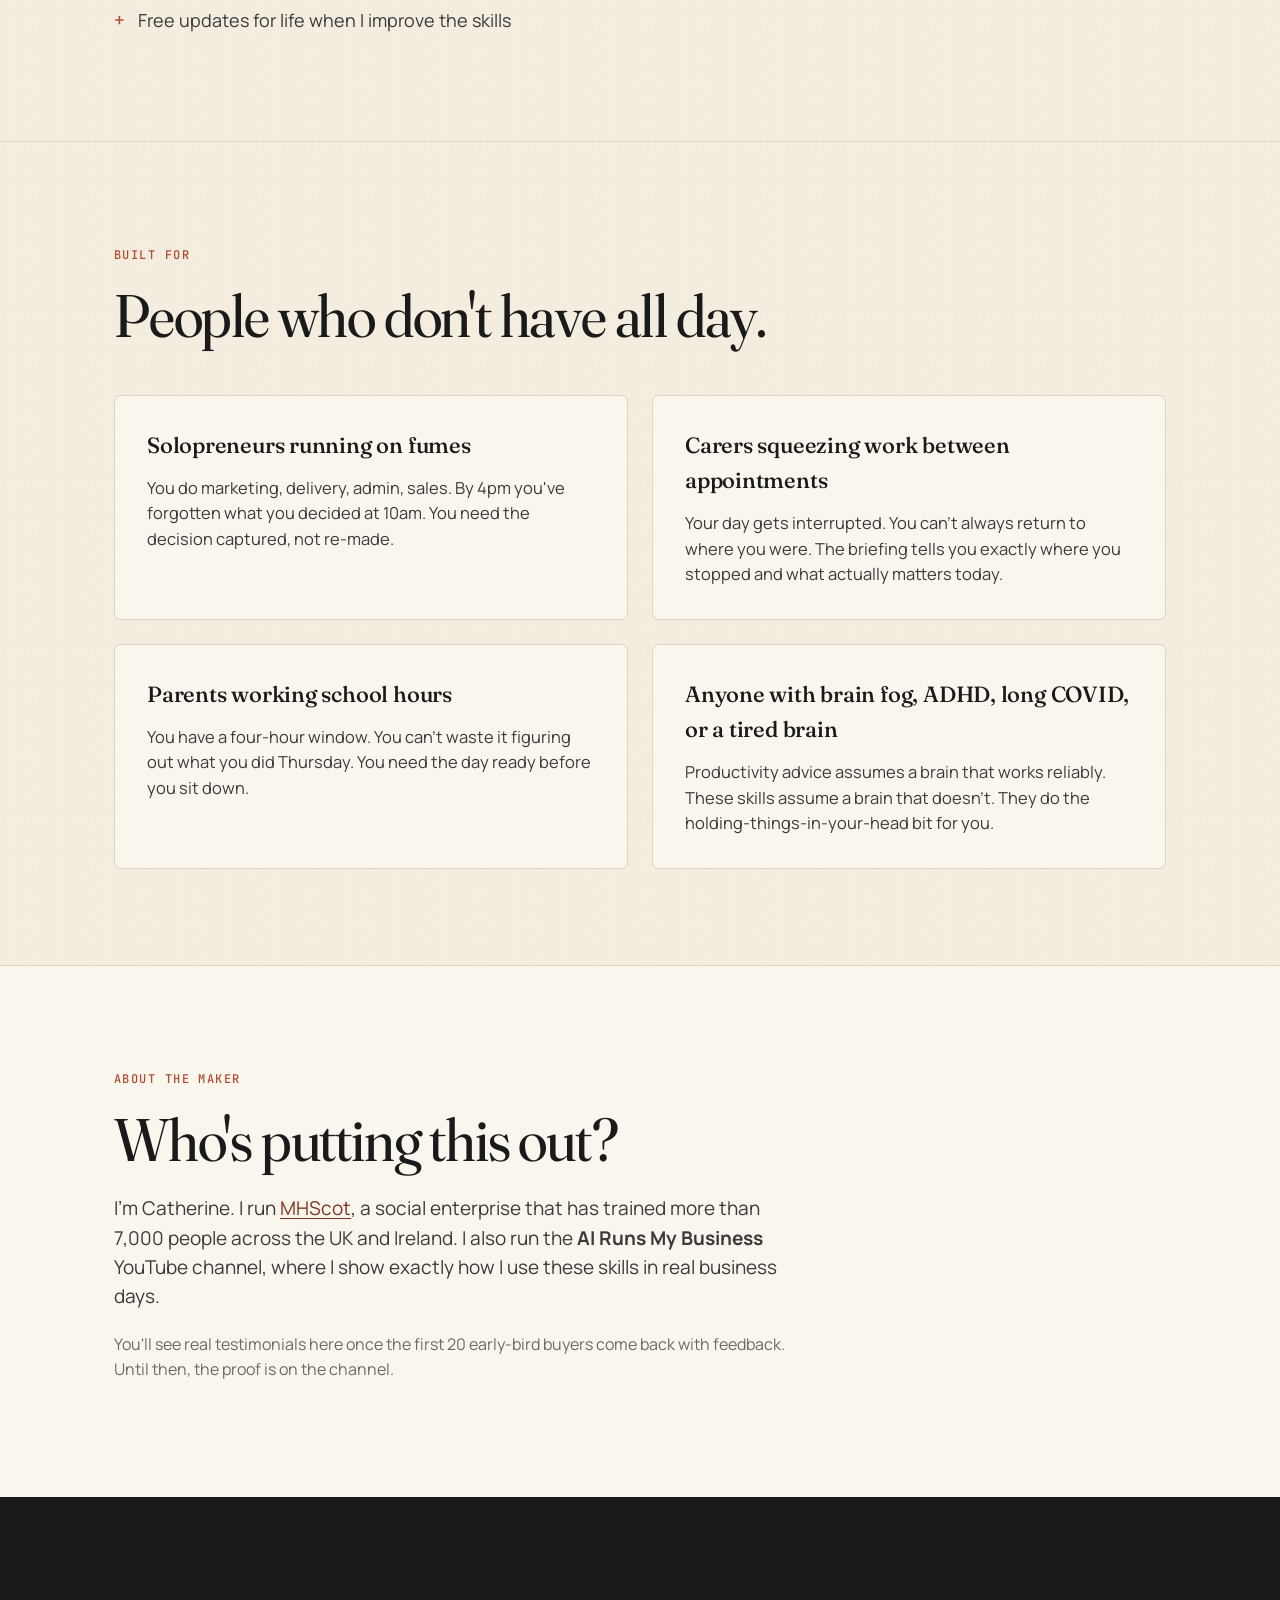
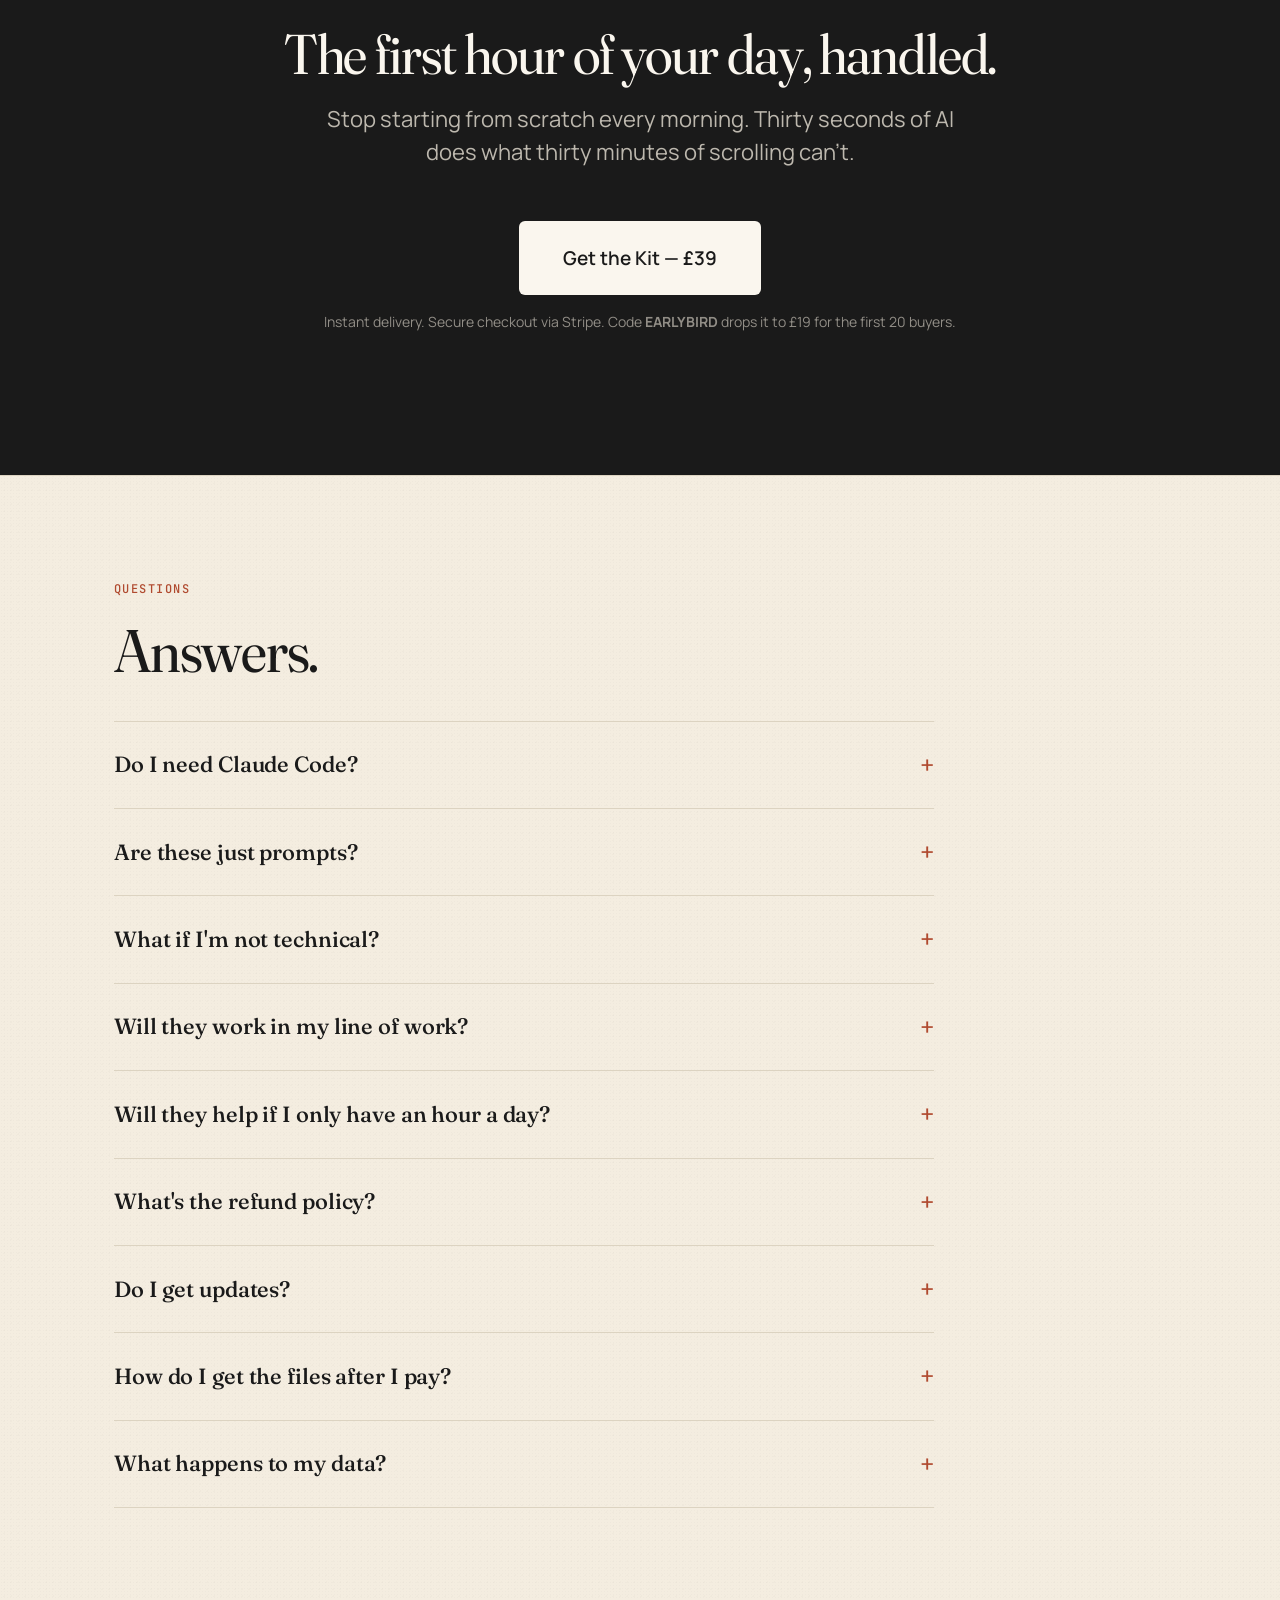
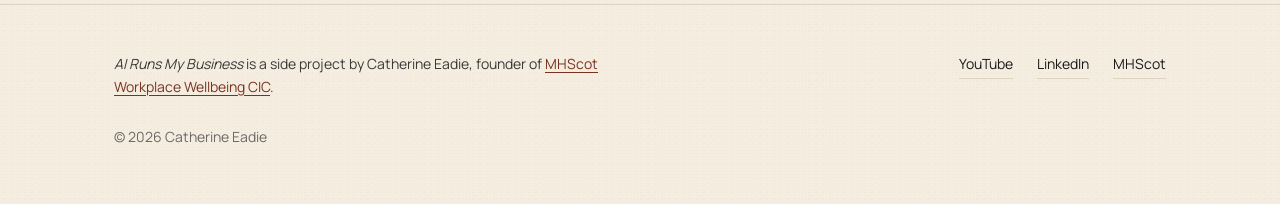
==== commit 816272fa: "Wire Stripe Payment Link and build thanks page - All landing page CTAs now point to the Stripe Payme" ====
--- a/index.html
+++ b/index.html
@@ -17,7 +17,7 @@
   <header class="site-header">
     <div class="container">
       <a class="wordmark" href="#top">AI Runs My Business</a>
-      <a class="header-cta" href="#get">Get the Kit</a>
+      <a class="header-cta" href="https://buy.stripe.com/fZu5kw1grdzH4KL5ci8og05">Get the Kit</a>
     </div>
   </header>
 
@@ -38,10 +38,10 @@
         <div class="price-block">
           <span class="price">&pound;39</span>
           <span class="price-note">one-time</span>
-          <span class="earlybird">Early-bird <strong>&pound;19</strong> for the first 20 buyers</span>
-        </div>
-
-        <a class="cta-primary" href="#get">Get Instant Access →</a>
+          <span class="earlybird">Early-bird <strong>&pound;19</strong> &mdash; use code <strong>EARLYBIRD</strong> at checkout (first 20 only)</span>
+        </div>
+
+        <a class="cta-primary" href="https://buy.stripe.com/fZu5kw1grdzH4KL5ci8og05">Get Instant Access &rarr;</a>
 
         <p class="trust-line">
           From the creator of the AI Runs My Business YouTube channel. Secure checkout via Stripe. Instant delivery.
@@ -182,8 +182,8 @@
         <p class="closing-subhead">
           Stop starting from scratch every morning. Thirty seconds of AI does what thirty minutes of scrolling can't.
         </p>
-        <a class="cta-primary big" href="#">Get the Kit — &pound;39</a>
-        <p class="trust-line">Instant delivery. Secure checkout via Stripe.</p>
+        <a class="cta-primary big" href="https://buy.stripe.com/fZu5kw1grdzH4KL5ci8og05">Get the Kit &mdash; &pound;39</a>
+        <p class="trust-line">Instant delivery. Secure checkout via Stripe. Code <strong>EARLYBIRD</strong> drops it to &pound;19 for the first 20 buyers.</p>
       </div>
     </section>
 
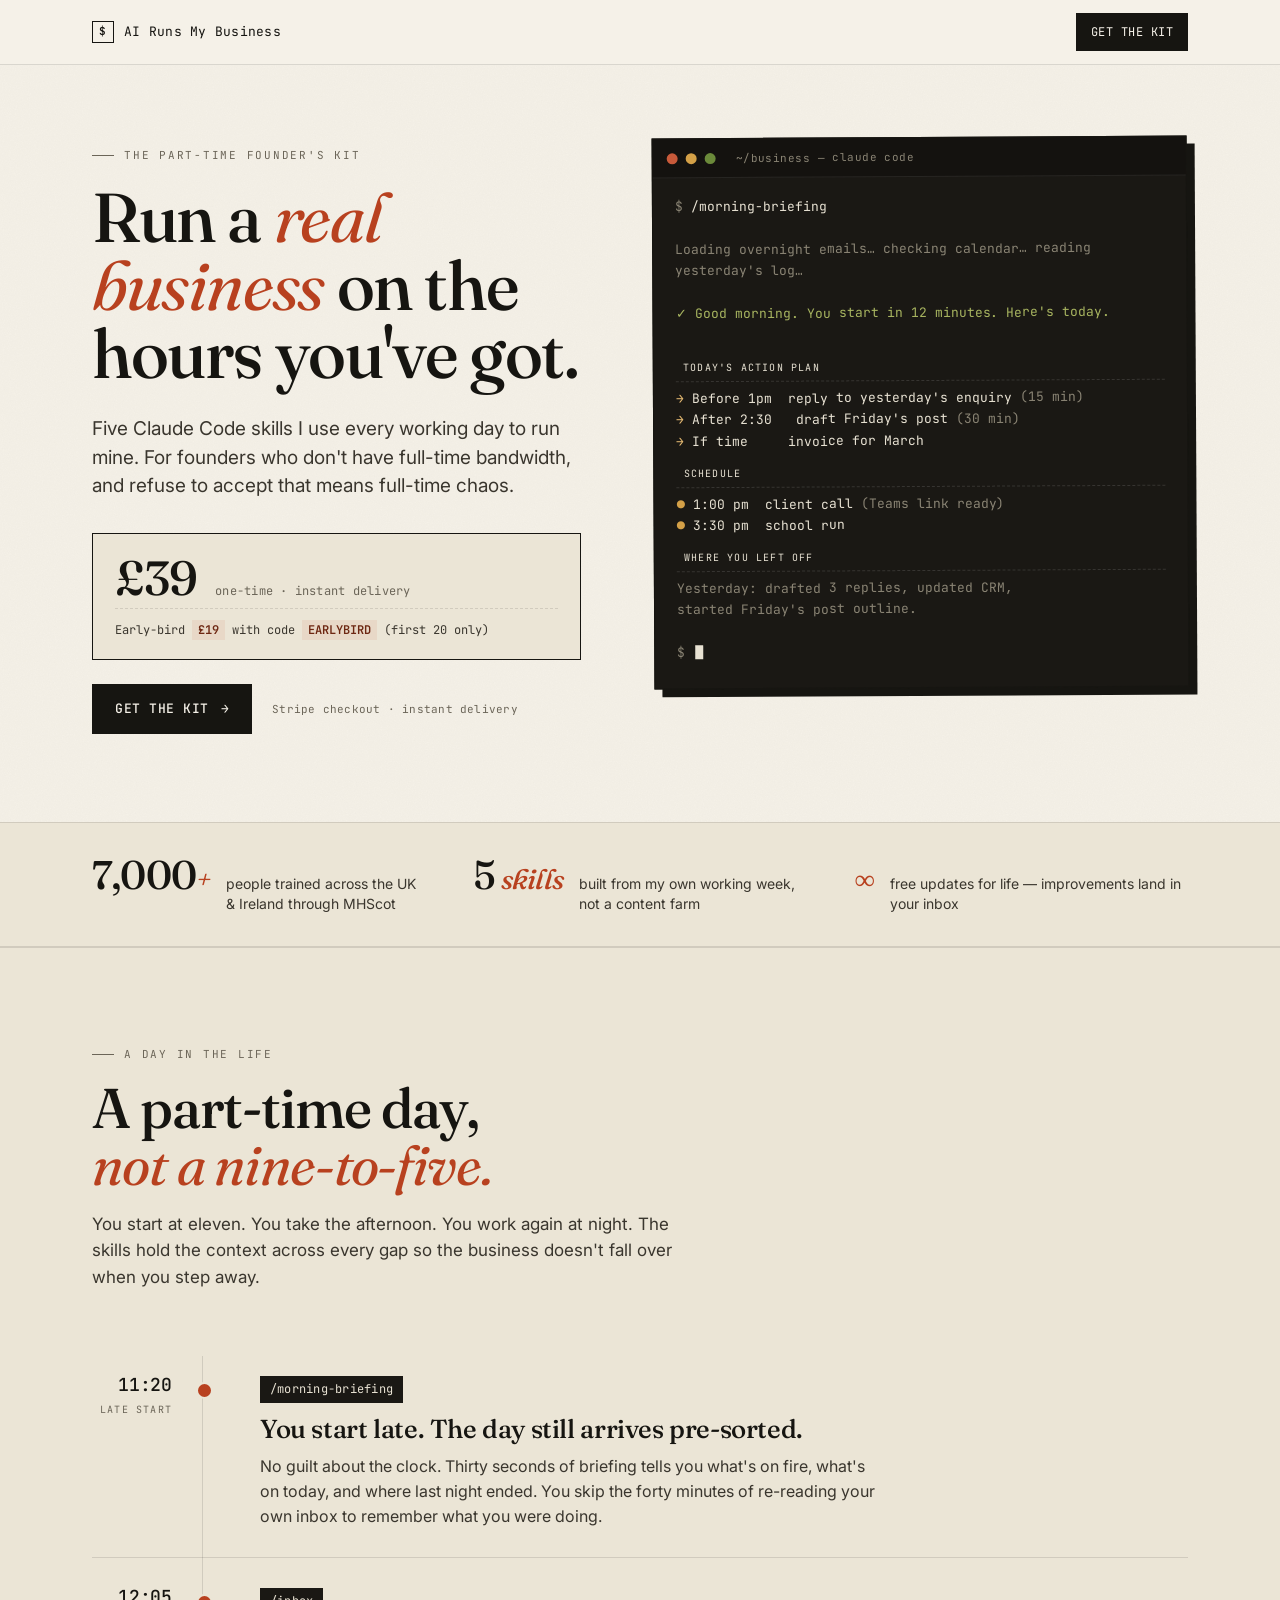
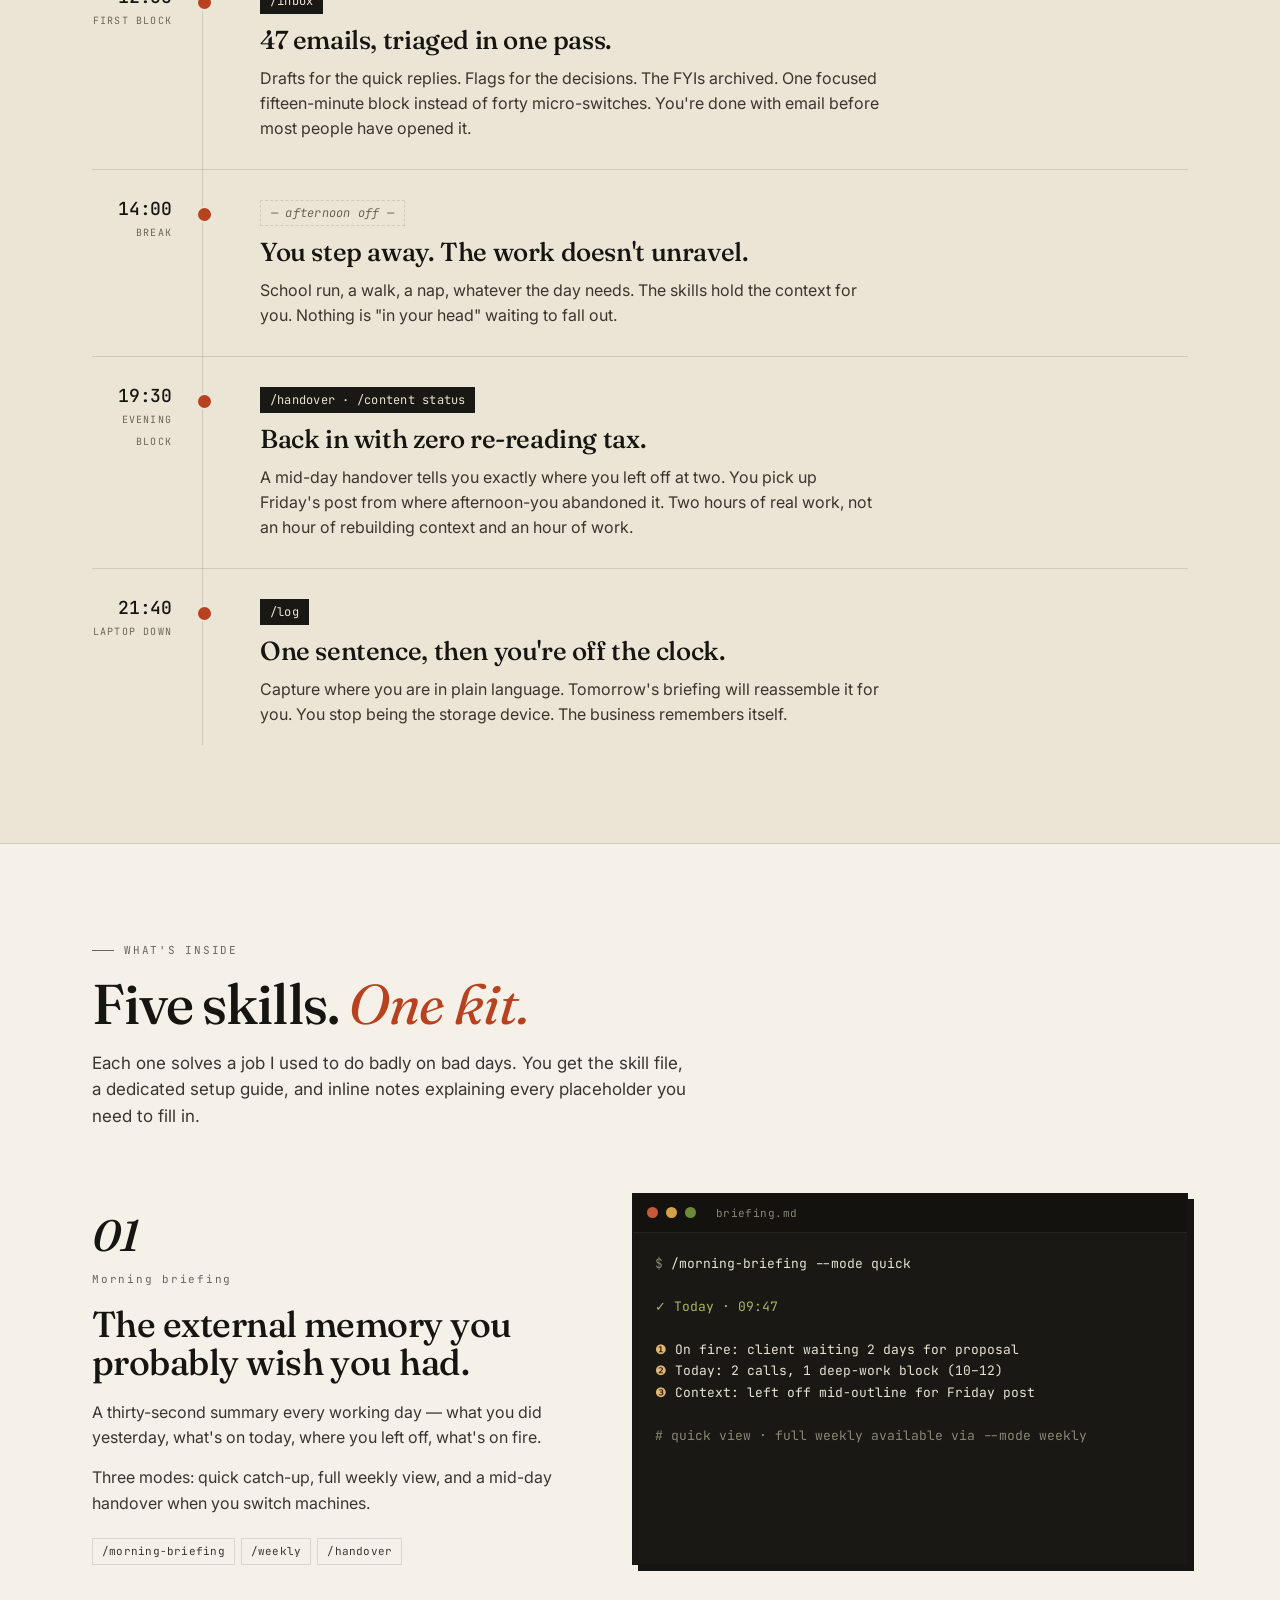
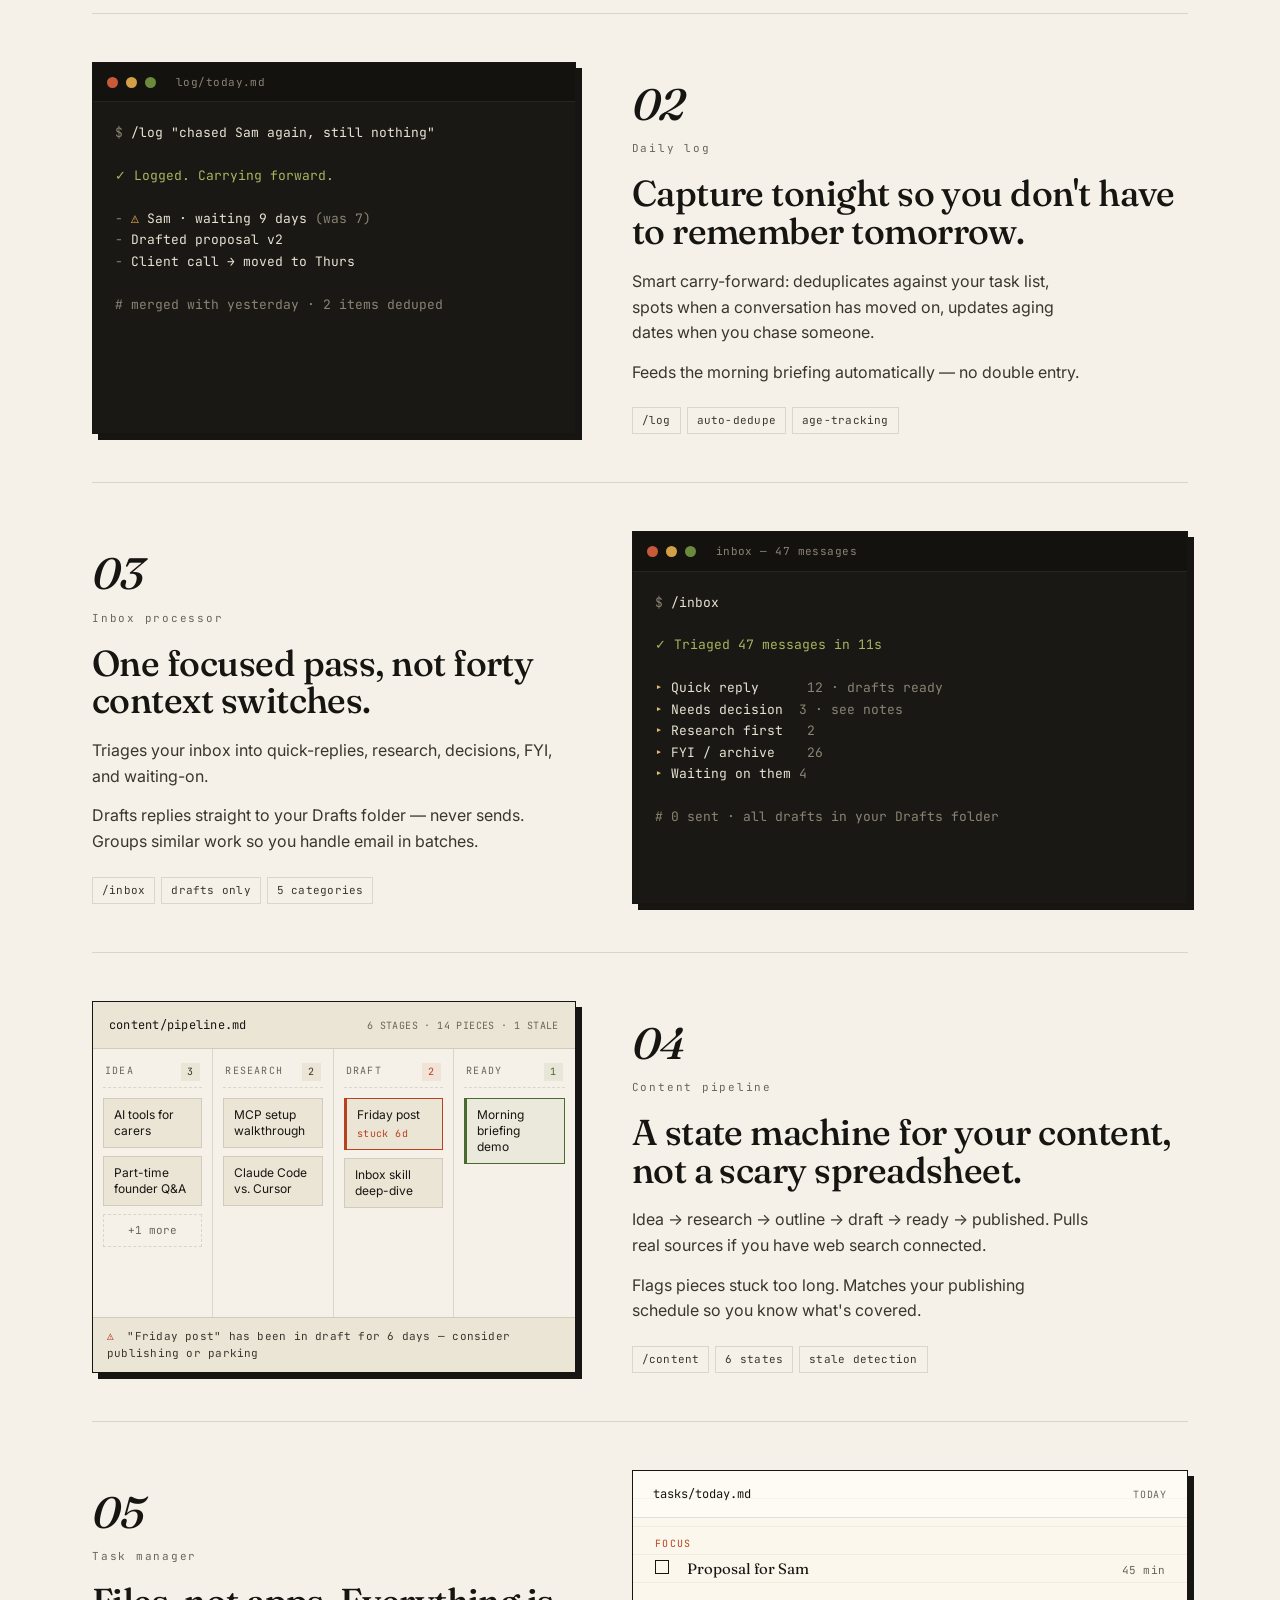
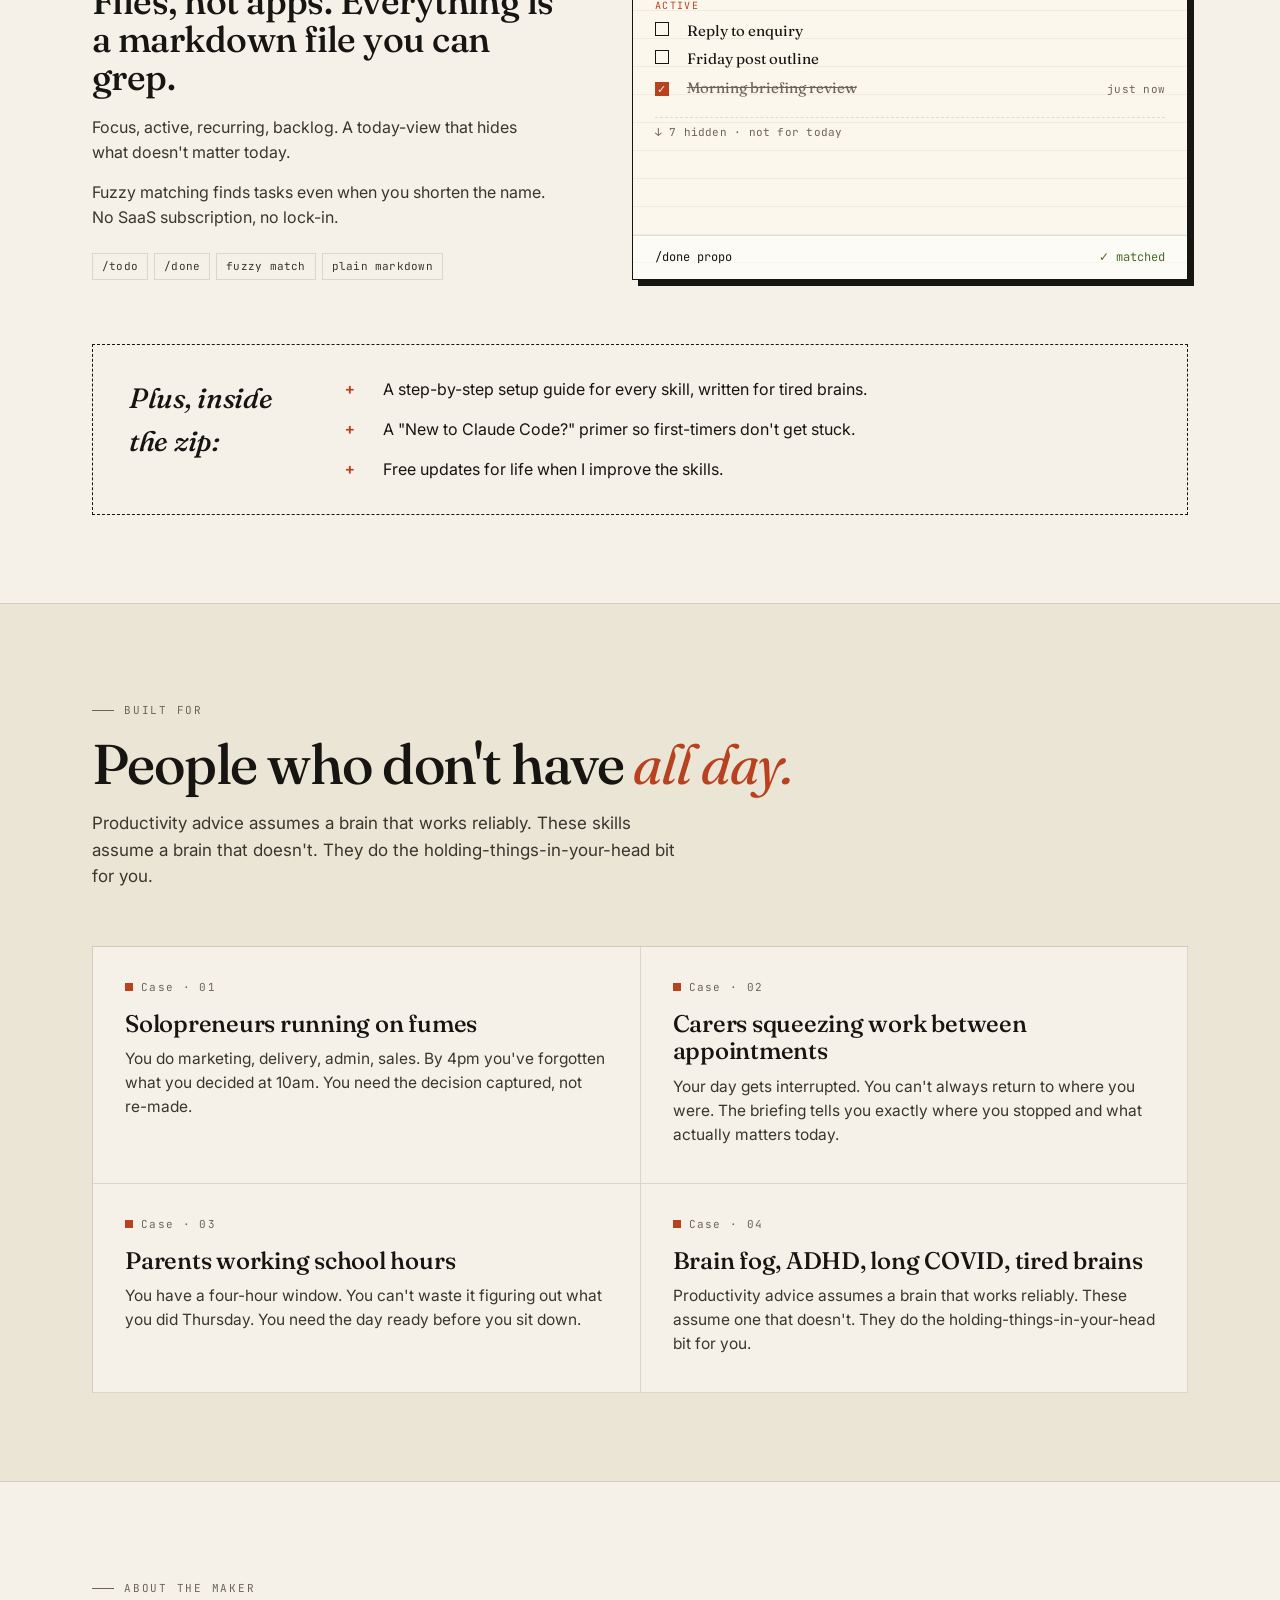
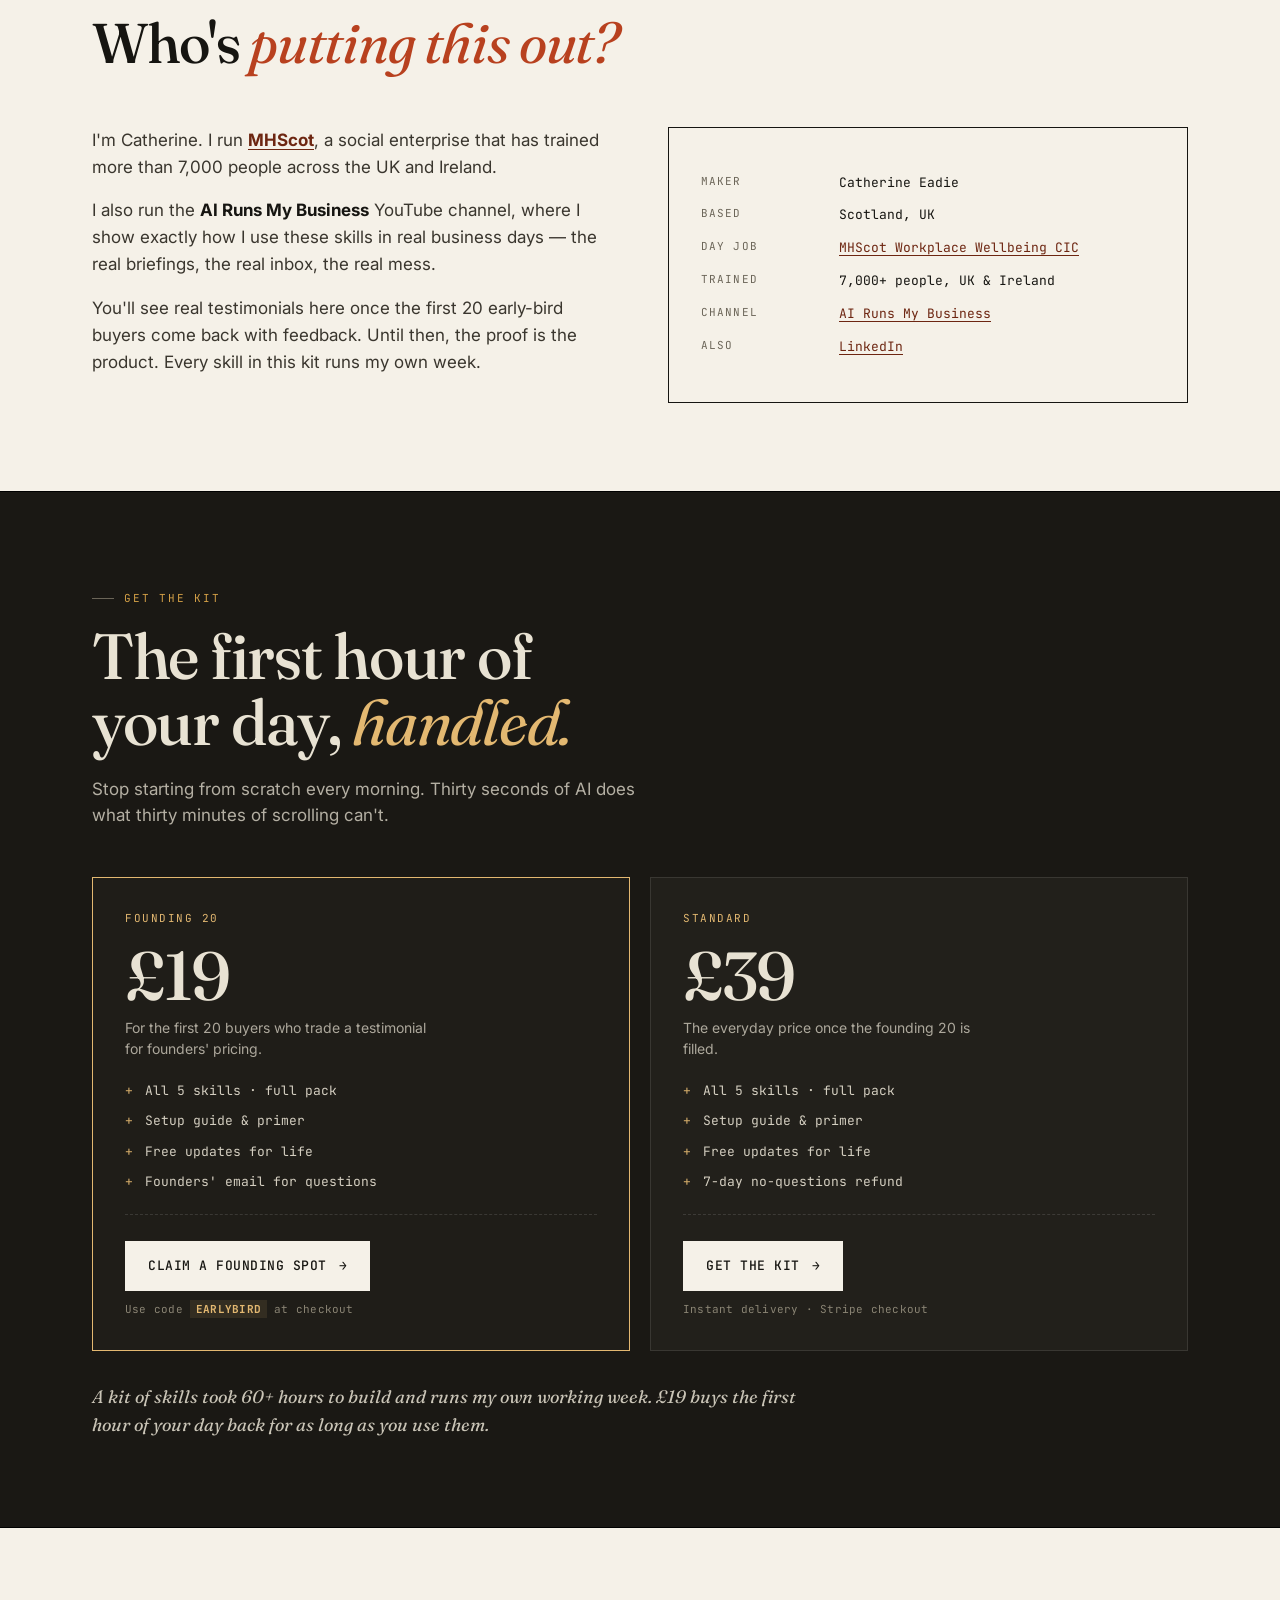
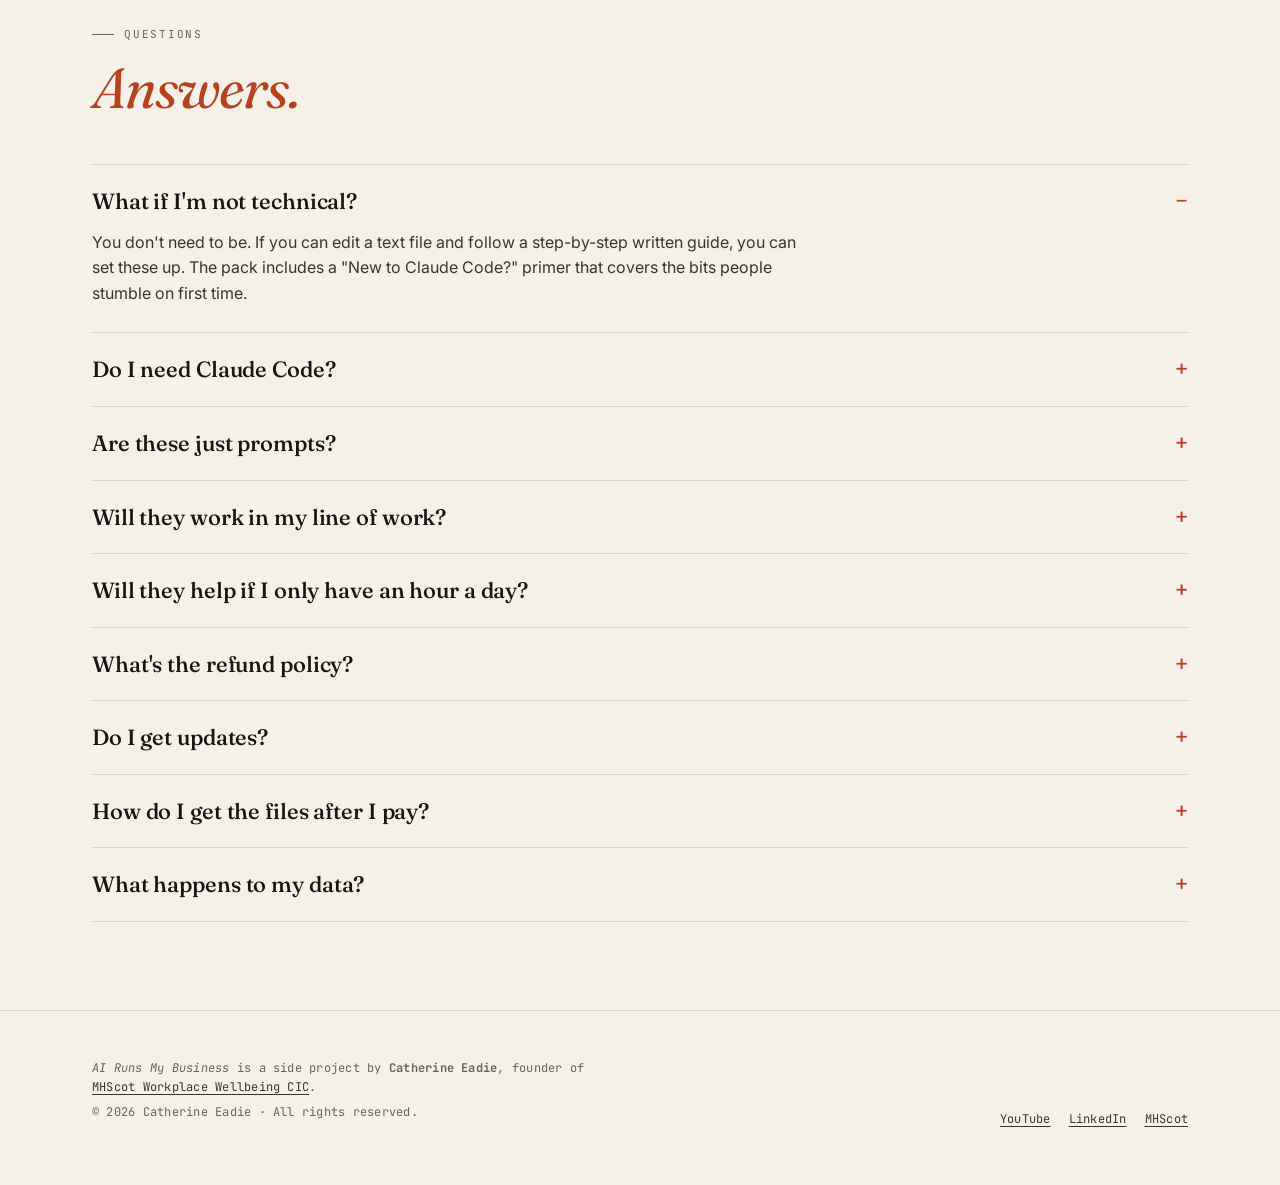
==== commit 491dde75: "Adopt v2 design: day-in-the-life, skill visuals, tiered pricing Full page rewrite merging v2 design " ====
--- a/index.html
+++ b/index.html
@@ -6,259 +6,590 @@
   <meta name="description" content="Five Claude Code skills to run a real business on the hours you've got. For part-time founders, carers, parents, and anyone whose brain won't hold everything at once.">
   <title>The Part-Time Founder's Kit — AI Runs My Business</title>
 
+  <link rel="canonical" href="https://ai.mentalhealthscot.land/">
+
+  <!-- Open Graph -->
+  <meta property="og:type" content="product">
+  <meta property="og:url" content="https://ai.mentalhealthscot.land/">
+  <meta property="og:title" content="The Part-Time Founder's Kit — AI Runs My Business">
+  <meta property="og:description" content="Five Claude Code skills to run a real business on the hours you've got. For part-time founders, carers, parents, and anyone whose brain won't hold everything at once.">
+  <meta property="og:locale" content="en_GB">
+  <meta property="og:site_name" content="AI Runs My Business">
+  <meta property="og:image" content="https://ai.mentalhealthscot.land/og-image.png">
+  <meta property="og:image:width" content="1200">
+  <meta property="og:image:height" content="630">
+  <meta property="og:image:alt" content="The Part-Time Founder's Kit — five Claude Code skills for founders with limited bandwidth">
+
+  <!-- Twitter Card -->
+  <meta name="twitter:card" content="summary_large_image">
+  <meta name="twitter:url" content="https://ai.mentalhealthscot.land/">
+  <meta name="twitter:title" content="The Part-Time Founder's Kit">
+  <meta name="twitter:description" content="Five Claude Code skills to run a real business on the hours you've got. Built for part-time founders, carers, parents, and tired brains.">
+  <meta name="twitter:image" content="https://ai.mentalhealthscot.land/og-image.png">
+
+  <!-- Product structured data -->
+  <script type="application/ld+json">
+  {
+    "@context": "https://schema.org/",
+    "@type": "Product",
+    "name": "The Part-Time Founder's Kit",
+    "description": "Five Claude Code skills for running a real business on the hours you've got. Delivered as markdown templates with setup guides.",
+    "image": "https://ai.mentalhealthscot.land/og-image.png",
+    "brand": {
+      "@type": "Brand",
+      "name": "AI Runs My Business"
+    },
+    "offers": {
+      "@type": "Offer",
+      "url": "https://ai.mentalhealthscot.land/",
+      "priceCurrency": "GBP",
+      "price": "39.00",
+      "availability": "https://schema.org/InStock",
+      "seller": {
+        "@type": "Organization",
+        "name": "MHScot Workplace Wellbeing CIC"
+      }
+    }
+  }
+  </script>
+
   <link rel="preconnect" href="https://fonts.googleapis.com">
   <link rel="preconnect" href="https://fonts.gstatic.com" crossorigin>
-  <link href="https://fonts.googleapis.com/css2?family=Fraunces:ital,opsz,wght,SOFT,WONK@0,9..144,300..800,0..100,0..1;1,9..144,300..800,0..100,0..1&family=Manrope:wght@300..700&family=JetBrains+Mono:wght@400;500&display=swap" rel="stylesheet">
+  <link href="https://fonts.googleapis.com/css2?family=Fraunces:opsz,wght@9..144,400;9..144,500;9..144,600;9..144,700&family=Inter:wght@400;500;600&family=JetBrains+Mono:wght@400;500;600&display=swap" rel="stylesheet">
 
   <link rel="stylesheet" href="styles.css">
 </head>
 <body>
 
-  <header class="site-header">
-    <div class="container">
-      <a class="wordmark" href="#top">AI Runs My Business</a>
-      <a class="header-cta" href="https://buy.stripe.com/fZu5kw1grdzH4KL5ci8og05">Get the Kit</a>
-    </div>
-  </header>
-
-  <main id="top">
-
-    <!-- HERO -->
-    <section class="hero">
-      <div class="container hero-inner">
-        <span class="eyebrow">The Part-Time Founder's Kit</span>
-        <h1 class="hero-title">
-          Run a real business<br>
-          on the hours you've got.
-        </h1>
-        <p class="hero-subhead">
-          Five Claude Code skills I use every working day to run mine. For founders who don't have full-time bandwidth, and refuse to accept that means full-time chaos.
-        </p>
-
-        <div class="price-block">
-          <span class="price">&pound;39</span>
-          <span class="price-note">one-time</span>
-          <span class="earlybird">Early-bird <strong>&pound;19</strong> &mdash; use code <strong>EARLYBIRD</strong> at checkout (first 20 only)</span>
-        </div>
-
-        <a class="cta-primary" href="https://buy.stripe.com/fZu5kw1grdzH4KL5ci8og05">Get Instant Access &rarr;</a>
-
-        <p class="trust-line">
-          From the creator of the AI Runs My Business YouTube channel. Secure checkout via Stripe. Instant delivery.
-        </p>
-      </div>
-
-      <!-- Terminal demo -->
-      <div class="container terminal-frame reveal">
-        <div class="terminal-chrome">
-          <span class="dot red"></span>
-          <span class="dot amber"></span>
-          <span class="dot green"></span>
-          <span class="terminal-title">Claude Code &mdash; your business</span>
-        </div>
-        <div class="terminal-body">
-          <p class="line"><span class="prompt">&gt;</span> /morning-briefing</p>
-          <p class="muted">Loading overnight emails&hellip; checking calendar&hellip; reading yesterday's log&hellip;</p>
-          <p class="out">✓ Good morning. You start in 12 minutes. Here's today.</p>
-          <p class="section-head">Today's action plan</p>
-          <p class="bullet">Before 1pm: reply to the enquiry from yesterday (15 min)</p>
-          <p class="bullet">After 2:30: draft Friday's post (30 min)</p>
-          <p class="bullet muted">If time: invoice for March</p>
-          <p class="section-head">Schedule</p>
-          <p class="bullet">1:00 pm &mdash; client call (Teams link ready)</p>
-          <p class="bullet">3:30 pm &mdash; school run</p>
-          <p class="section-head">Where you left off</p>
-          <p class="bullet muted">Yesterday: drafted 3 replies, updated CRM, started Friday's post outline.</p>
-        </div>
-      </div>
-    </section>
-
-    <!-- WHAT'S INCLUDED -->
-    <section class="included">
-      <div class="container">
-        <span class="eyebrow">What's inside</span>
-        <h2 class="section-title">Five skills. One kit.</h2>
-        <p class="section-lede">
-          Each one solves a job I used to do badly on bad days. You get the skill file, a dedicated setup guide, and inline notes explaining every placeholder you need to fill in.
-        </p>
-
-        <ol class="skills">
-          <li class="skill reveal">
-            <span class="skill-num">01</span>
-            <div>
-              <h3>Morning briefing</h3>
-              <p>A thirty-second summary every working day &mdash; what you did yesterday, what's on today, where you left off, what's on fire. Three modes: quick catch-up, full weekly view, and a mid-day handover when you switch machines. The external memory you probably wish you had.</p>
-            </div>
-          </li>
-          <li class="skill reveal">
-            <span class="skill-num">02</span>
-            <div>
-              <h3>Daily log</h3>
-              <p>Capture tonight so you don't have to remember tomorrow. Smart carry-forward: deduplicates against your task list, spots when a conversation has moved on, updates aging dates when you chase someone. Feeds the morning briefing automatically.</p>
-            </div>
-          </li>
-          <li class="skill reveal">
-            <span class="skill-num">03</span>
-            <div>
-              <h3>Inbox processor</h3>
-              <p>Triages your inbox into quick-replies, research, decisions, FYI, and waiting-on. Drafts replies straight to your Drafts folder (never sends). Groups similar work so you handle email in focused passes instead of one-at-a-time.</p>
-            </div>
-          </li>
-          <li class="skill reveal">
-            <span class="skill-num">04</span>
-            <div>
-              <h3>Content pipeline</h3>
-              <p>A state machine for content: idea &rarr; research &rarr; outline &rarr; draft &rarr; ready &rarr; published. Pulls real sources if you have web search connected. Flags pieces stuck too long. Matches your publishing schedule so you know what's covered.</p>
-            </div>
-          </li>
-          <li class="skill reveal">
-            <span class="skill-num">05</span>
-            <div>
-              <h3>Task manager</h3>
-              <p>Focus, active, recurring, backlog. A today-view that hides what doesn't matter today. Fuzzy matching finds tasks even when you shorten the name. Files, not apps &mdash; everything's a markdown file you can grep.</p>
-            </div>
-          </li>
-        </ol>
-
-        <div class="bonuses reveal">
-          <h4>Plus</h4>
-          <ul>
-            <li>A step-by-step setup guide for every skill, written for tired brains</li>
-            <li>A "New to Claude Code?" primer so first-timers don't get stuck</li>
-            <li>Free updates for life when I improve the skills</li>
+<header class="topbar">
+  <div class="wrap topbar-inner">
+    <a class="brand" href="#top">
+      <span class="brand-mark"></span>
+      <span>AI Runs My Business</span>
+    </a>
+    <a class="cta" href="https://buy.stripe.com/fZu5kw1grdzH4KL5ci8og05">Get the Kit</a>
+  </div>
+</header>
+
+<main id="top">
+
+  <!-- HERO -->
+  <section class="hero">
+    <div class="wrap hero-grid">
+      <div class="hero-copy">
+        <div class="eyebrow">The Part-Time Founder's Kit</div>
+        <h1 class="hero-title">Run a <em>real business</em> on the hours you've got.</h1>
+        <p class="lede">Five Claude Code skills I use every working day to run mine. For founders who don't have full-time bandwidth, and refuse to accept that means full-time chaos.</p>
+
+        <div class="hero-price">
+          <span class="hero-price-num">&pound;39</span>
+          <span class="hero-price-note">one-time &middot; instant delivery</span>
+          <span class="hero-price-early">Early-bird <strong>&pound;19</strong> with code <strong>EARLYBIRD</strong> (first 20 only)</span>
+        </div>
+
+        <div class="hero-cta">
+          <a class="btn-primary" href="https://buy.stripe.com/fZu5kw1grdzH4KL5ci8og05">
+            Get the kit <span class="arrow">&rarr;</span>
+          </a>
+          <span class="trust-line">Stripe checkout &middot; instant delivery</span>
+        </div>
+      </div>
+
+      <div class="hero-term-wrap" style="position:relative;">
+        <div class="terminal hero-term">
+          <div class="term-head">
+            <span class="term-dot red"></span>
+            <span class="term-dot amber"></span>
+            <span class="term-dot green"></span>
+            <span class="term-title">~/business &mdash; claude code</span>
+          </div>
+          <div class="term-body hero-term-body">
+            <div><span class="prompt">$</span> <span class="cmd">/morning-briefing</span></div>
+            <div class="dim">&nbsp;</div>
+            <div class="dim">Loading overnight emails&hellip; checking calendar&hellip; reading yesterday's log&hellip;</div>
+            <div class="dim">&nbsp;</div>
+            <div class="ok">&#10003; Good morning. You start in 12 minutes. Here's today.</div>
+            <div class="dim">&nbsp;</div>
+            <div class="heading">&nbsp;Today's action plan</div>
+            <div><span class="accent">&rarr;</span> Before 1pm &nbsp;<span class="fg">reply to yesterday's enquiry</span> <span class="dim">(15 min)</span></div>
+            <div><span class="accent">&rarr;</span> After 2:30 &nbsp;&nbsp;<span class="fg">draft Friday's post</span> <span class="dim">(30 min)</span></div>
+            <div><span class="accent">&rarr;</span> If time &nbsp;&nbsp;&nbsp;&nbsp;<span class="fg">invoice for March</span></div>
+            <div class="heading">&nbsp;Schedule</div>
+            <div><span class="warn">&#9679;</span> 1:00 pm &nbsp;client call <span class="dim">(Teams link ready)</span></div>
+            <div><span class="warn">&#9679;</span> 3:30 pm &nbsp;school run</div>
+            <div class="heading">&nbsp;Where you left off</div>
+            <div class="dim">Yesterday: drafted 3 replies, updated CRM,</div>
+            <div class="dim">started Friday's post outline.</div>
+            <div class="dim">&nbsp;</div>
+            <div><span class="prompt">$</span> <span class="cursor"></span></div>
+          </div>
+        </div>
+      </div>
+    </div>
+  </section>
+
+  <!-- PROOF STRIP -->
+  <section class="proof-strip">
+    <div class="wrap proof-grid">
+      <div class="proof-item">
+        <div class="proof-num">7,000<span>+</span></div>
+        <div class="proof-label">people trained across the UK &amp; Ireland through MHScot</div>
+      </div>
+      <div class="proof-item">
+        <div class="proof-num">5<span> skills</span></div>
+        <div class="proof-label">built from my own working week, not a content farm</div>
+      </div>
+      <div class="proof-item">
+        <div class="proof-num"><span>&infin;</span></div>
+        <div class="proof-label">free updates for life &mdash; improvements land in your inbox</div>
+      </div>
+    </div>
+  </section>
+
+  <!-- DAY IN THE LIFE -->
+  <section class="ditl alt">
+    <div class="wrap">
+      <div class="eyebrow">A day in the life</div>
+      <h2 class="section-title">A part-time day, <em>not a nine-to-five.</em></h2>
+      <p class="section-intro">You start at eleven. You take the afternoon. You work again at night. The skills hold the context across every gap so the business doesn't fall over when you step away.</p>
+
+      <ol class="ditl-timeline">
+        <li class="ditl-step">
+          <div class="ditl-time">11:20<br><span>Late start</span></div>
+          <div class="ditl-body">
+            <div class="ditl-cmd">/morning-briefing</div>
+            <h4>You start late. The day still arrives pre-sorted.</h4>
+            <p>No guilt about the clock. Thirty seconds of briefing tells you what's on fire, what's on today, and where last night ended. You skip the forty minutes of re-reading your own inbox to remember what you were doing.</p>
+          </div>
+        </li>
+        <li class="ditl-step">
+          <div class="ditl-time">12:05<br><span>First block</span></div>
+          <div class="ditl-body">
+            <div class="ditl-cmd">/inbox</div>
+            <h4>47 emails, triaged in one pass.</h4>
+            <p>Drafts for the quick replies. Flags for the decisions. The FYIs archived. One focused fifteen-minute block instead of forty micro-switches. You're done with email before most people have opened it.</p>
+          </div>
+        </li>
+        <li class="ditl-step">
+          <div class="ditl-time">14:00<br><span>Break</span></div>
+          <div class="ditl-body">
+            <div class="ditl-cmd gap">&mdash; afternoon off &mdash;</div>
+            <h4>You step away. The work doesn't unravel.</h4>
+            <p>School run, a walk, a nap, whatever the day needs. The skills hold the context for you. Nothing is "in your head" waiting to fall out.</p>
+          </div>
+        </li>
+        <li class="ditl-step">
+          <div class="ditl-time">19:30<br><span>Evening block</span></div>
+          <div class="ditl-body">
+            <div class="ditl-cmd">/handover &middot; /content status</div>
+            <h4>Back in with zero re-reading tax.</h4>
+            <p>A mid-day handover tells you exactly where you left off at two. You pick up Friday's post from where afternoon-you abandoned it. Two hours of real work, not an hour of rebuilding context and an hour of work.</p>
+          </div>
+        </li>
+        <li class="ditl-step">
+          <div class="ditl-time">21:40<br><span>Laptop down</span></div>
+          <div class="ditl-body">
+            <div class="ditl-cmd">/log</div>
+            <h4>One sentence, then you're off the clock.</h4>
+            <p>Capture where you are in plain language. Tomorrow's briefing will reassemble it for you. You stop being the storage device. The business remembers itself.</p>
+          </div>
+        </li>
+      </ol>
+    </div>
+  </section>
+
+  <!-- SKILLS -->
+  <section id="inside">
+    <div class="wrap">
+      <div class="eyebrow">What's inside</div>
+      <h2 class="section-title">Five skills. <em>One kit.</em></h2>
+      <p class="section-intro">Each one solves a job I used to do badly on bad days. You get the skill file, a dedicated setup guide, and inline notes explaining every placeholder you need to fill in.</p>
+
+      <div class="skills">
+
+        <!-- 01 morning briefing -->
+        <article class="skill">
+          <div class="skill-text">
+            <div class="skill-num"><strong>01</strong>Morning briefing</div>
+            <h3>The external memory you probably wish you had.</h3>
+            <p>A thirty-second summary every working day &mdash; what you did yesterday, what's on today, where you left off, what's on fire.</p>
+            <p>Three modes: quick catch-up, full weekly view, and a mid-day handover when you switch machines.</p>
+            <div class="skill-tags">
+              <span>/morning-briefing</span>
+              <span>/weekly</span>
+              <span>/handover</span>
+            </div>
+          </div>
+          <div class="skill-term">
+            <div class="terminal">
+              <div class="term-head">
+                <span class="term-dot red"></span><span class="term-dot amber"></span><span class="term-dot green"></span>
+                <span class="term-title">briefing.md</span>
+              </div>
+              <div class="term-body">
+                <div><span class="prompt">$</span> <span class="cmd">/morning-briefing --mode quick</span></div>
+                <div class="dim">&nbsp;</div>
+                <div class="ok">&#10003; Today &middot; 09:47</div>
+                <div class="dim">&nbsp;</div>
+                <div><span class="accent">&#10102;</span> <span class="fg">On fire:</span> client waiting 2 days for proposal</div>
+                <div><span class="accent">&#10103;</span> <span class="fg">Today:</span> 2 calls, 1 deep-work block (10&ndash;12)</div>
+                <div><span class="accent">&#10104;</span> <span class="fg">Context:</span> left off mid-outline for Friday post</div>
+                <div class="dim">&nbsp;</div>
+                <div class="dim"># quick view &middot; full weekly available via --mode weekly</div>
+              </div>
+            </div>
+          </div>
+        </article>
+
+        <!-- 02 daily log -->
+        <article class="skill reverse">
+          <div class="skill-text">
+            <div class="skill-num"><strong>02</strong>Daily log</div>
+            <h3>Capture tonight so you don't have to remember tomorrow.</h3>
+            <p>Smart carry-forward: deduplicates against your task list, spots when a conversation has moved on, updates aging dates when you chase someone.</p>
+            <p>Feeds the morning briefing automatically &mdash; no double entry.</p>
+            <div class="skill-tags">
+              <span>/log</span>
+              <span>auto-dedupe</span>
+              <span>age-tracking</span>
+            </div>
+          </div>
+          <div class="skill-term">
+            <div class="terminal">
+              <div class="term-head">
+                <span class="term-dot red"></span><span class="term-dot amber"></span><span class="term-dot green"></span>
+                <span class="term-title">log/today.md</span>
+              </div>
+              <div class="term-body">
+                <div><span class="prompt">$</span> <span class="cmd">/log "chased Sam again, still nothing"</span></div>
+                <div class="dim">&nbsp;</div>
+                <div class="ok">&#10003; Logged. Carrying forward.</div>
+                <div class="dim">&nbsp;</div>
+                <div><span class="dim">- </span><span class="warn">&#9888;</span> Sam &middot; <span class="fg">waiting 9 days</span> <span class="dim">(was 7)</span></div>
+                <div><span class="dim">- </span><span class="fg">Drafted proposal v2</span></div>
+                <div><span class="dim">- </span><span class="fg">Client call &rarr; moved to Thurs</span></div>
+                <div class="dim">&nbsp;</div>
+                <div class="dim"># merged with yesterday &middot; 2 items deduped</div>
+              </div>
+            </div>
+          </div>
+        </article>
+
+        <!-- 03 inbox -->
+        <article class="skill">
+          <div class="skill-text">
+            <div class="skill-num"><strong>03</strong>Inbox processor</div>
+            <h3>One focused pass, not forty context switches.</h3>
+            <p>Triages your inbox into quick-replies, research, decisions, FYI, and waiting-on.</p>
+            <p>Drafts replies straight to your Drafts folder &mdash; never sends. Groups similar work so you handle email in batches.</p>
+            <div class="skill-tags">
+              <span>/inbox</span>
+              <span>drafts only</span>
+              <span>5 categories</span>
+            </div>
+          </div>
+          <div class="skill-term">
+            <div class="terminal">
+              <div class="term-head">
+                <span class="term-dot red"></span><span class="term-dot amber"></span><span class="term-dot green"></span>
+                <span class="term-title">inbox &mdash; 47 messages</span>
+              </div>
+              <div class="term-body">
+                <div><span class="prompt">$</span> <span class="cmd">/inbox</span></div>
+                <div class="dim">&nbsp;</div>
+                <div class="ok">&#10003; Triaged 47 messages in 11s</div>
+                <div class="dim">&nbsp;</div>
+                <div><span class="accent">&#9656;</span> <span class="fg">Quick reply</span> &nbsp;&nbsp;&nbsp;&nbsp;&nbsp;<span class="dim">12 &middot; drafts ready</span></div>
+                <div><span class="accent">&#9656;</span> <span class="fg">Needs decision</span> &nbsp;<span class="dim">3 &middot; see notes</span></div>
+                <div><span class="accent">&#9656;</span> <span class="fg">Research first</span> &nbsp;&nbsp;<span class="dim">2</span></div>
+                <div><span class="accent">&#9656;</span> <span class="fg">FYI / archive</span> &nbsp;&nbsp;&nbsp;<span class="dim">26</span></div>
+                <div><span class="accent">&#9656;</span> <span class="fg">Waiting on them</span> <span class="dim">4</span></div>
+                <div class="dim">&nbsp;</div>
+                <div class="dim"># 0 sent &middot; all drafts in your Drafts folder</div>
+              </div>
+            </div>
+          </div>
+        </article>
+
+        <!-- 04 content pipeline -->
+        <article class="skill reverse">
+          <div class="skill-text">
+            <div class="skill-num"><strong>04</strong>Content pipeline</div>
+            <h3>A state machine for your content, not a scary spreadsheet.</h3>
+            <p>Idea &rarr; research &rarr; outline &rarr; draft &rarr; ready &rarr; published. Pulls real sources if you have web search connected.</p>
+            <p>Flags pieces stuck too long. Matches your publishing schedule so you know what's covered.</p>
+            <div class="skill-tags">
+              <span>/content</span>
+              <span>6 states</span>
+              <span>stale detection</span>
+            </div>
+          </div>
+          <div class="skill-term">
+            <div class="board">
+              <div class="board-head">
+                <div class="board-title">content/pipeline.md</div>
+                <div class="board-sub">6 stages &middot; 14 pieces &middot; 1 stale</div>
+              </div>
+              <div class="board-cols">
+                <div class="board-col">
+                  <div class="board-col-head">Idea <span>3</span></div>
+                  <div class="board-card">AI tools for carers</div>
+                  <div class="board-card">Part-time founder Q&amp;A</div>
+                  <div class="board-card dim">+1 more</div>
+                </div>
+                <div class="board-col">
+                  <div class="board-col-head">Research <span>2</span></div>
+                  <div class="board-card">MCP setup walkthrough</div>
+                  <div class="board-card">Claude Code vs. Cursor</div>
+                </div>
+                <div class="board-col">
+                  <div class="board-col-head">Draft <span class="warn">2</span></div>
+                  <div class="board-card stale">
+                    Friday post
+                    <span class="card-stale">stuck 6d</span>
+                  </div>
+                  <div class="board-card">Inbox skill deep-dive</div>
+                </div>
+                <div class="board-col">
+                  <div class="board-col-head">Ready <span class="ok">1</span></div>
+                  <div class="board-card ready">Morning briefing demo</div>
+                </div>
+              </div>
+              <div class="board-foot"><span class="warn">&#9888;</span> "Friday post" has been in draft for 6 days &mdash; consider publishing or parking</div>
+            </div>
+          </div>
+        </article>
+
+        <!-- 05 task manager -->
+        <article class="skill">
+          <div class="skill-text">
+            <div class="skill-num"><strong>05</strong>Task manager</div>
+            <h3>Files, not apps. Everything is a markdown file you can grep.</h3>
+            <p>Focus, active, recurring, backlog. A today-view that hides what doesn't matter today.</p>
+            <p>Fuzzy matching finds tasks even when you shorten the name. No SaaS subscription, no lock-in.</p>
+            <div class="skill-tags">
+              <span>/todo</span>
+              <span>/done</span>
+              <span>fuzzy match</span>
+              <span>plain markdown</span>
+            </div>
+          </div>
+          <div class="skill-term">
+            <div class="notecard">
+              <div class="notecard-head">
+                <div class="notecard-title">tasks/today.md</div>
+                <div class="notecard-date">Today</div>
+              </div>
+              <div class="notecard-body">
+                <div class="notecard-group">
+                  <div class="notecard-label">Focus</div>
+                  <div class="notecard-item">
+                    <span class="check"></span>
+                    <span class="item-body">Proposal for Sam</span>
+                    <span class="item-meta">45 min</span>
+                  </div>
+                </div>
+                <div class="notecard-group">
+                  <div class="notecard-label">Active</div>
+                  <div class="notecard-item">
+                    <span class="check"></span>
+                    <span class="item-body">Reply to enquiry</span>
+                  </div>
+                  <div class="notecard-item">
+                    <span class="check"></span>
+                    <span class="item-body">Friday post outline</span>
+                  </div>
+                  <div class="notecard-item done">
+                    <span class="check checked">&#10003;</span>
+                    <span class="item-body">Morning briefing review</span>
+                    <span class="item-meta">just now</span>
+                  </div>
+                </div>
+                <div class="notecard-collapse">&darr; 7 hidden &middot; not for today</div>
+              </div>
+              <div class="notecard-foot">
+                <span class="foot-cmd">/done propo</span> <span class="foot-ok">&#10003; matched</span>
+              </div>
+            </div>
+          </div>
+        </article>
+
+      </div>
+
+      <!-- PLUS -->
+      <div class="plus-block">
+        <h4>Plus, inside the&nbsp;zip:</h4>
+        <ul class="plus-list">
+          <li><span>A step-by-step setup guide for every skill, written for tired brains.</span></li>
+          <li><span>A "New to Claude Code?" primer so first-timers don't get stuck.</span></li>
+          <li><span>Free updates for life when I improve the skills.</span></li>
+        </ul>
+      </div>
+    </div>
+  </section>
+
+  <!-- PERSONAS -->
+  <section class="alt" id="for">
+    <div class="wrap">
+      <div class="eyebrow">Built for</div>
+      <h2 class="section-title">People who don't have <em>all day.</em></h2>
+      <p class="section-intro">Productivity advice assumes a brain that works reliably. These skills assume a brain that doesn't. They do the holding-things-in-your-head bit for you.</p>
+
+      <div class="personas">
+        <div class="persona">
+          <div class="persona-mark">Case &middot; 01</div>
+          <h4>Solopreneurs running on fumes</h4>
+          <p>You do marketing, delivery, admin, sales. By 4pm you've forgotten what you decided at 10am. You need the decision captured, not re-made.</p>
+        </div>
+        <div class="persona">
+          <div class="persona-mark">Case &middot; 02</div>
+          <h4>Carers squeezing work between appointments</h4>
+          <p>Your day gets interrupted. You can't always return to where you were. The briefing tells you exactly where you stopped and what actually matters today.</p>
+        </div>
+        <div class="persona">
+          <div class="persona-mark">Case &middot; 03</div>
+          <h4>Parents working school hours</h4>
+          <p>You have a four-hour window. You can't waste it figuring out what you did Thursday. You need the day ready before you sit down.</p>
+        </div>
+        <div class="persona">
+          <div class="persona-mark">Case &middot; 04</div>
+          <h4>Brain fog, ADHD, long COVID, tired brains</h4>
+          <p>Productivity advice assumes a brain that works reliably. These assume one that doesn't. They do the holding-things-in-your-head bit for you.</p>
+        </div>
+      </div>
+    </div>
+  </section>
+
+  <!-- ABOUT -->
+  <section id="about">
+    <div class="wrap">
+      <div class="eyebrow">About the maker</div>
+      <h2 class="section-title">Who's <em>putting this out?</em></h2>
+
+      <div class="about-grid">
+        <div class="about-copy">
+          <p>I'm Catherine. I run <strong><a href="https://www.mentalhealthscot.land" target="_blank" rel="noopener">MHScot</a></strong>, a social enterprise that has trained more than 7,000 people across the UK and Ireland.</p>
+          <p>I also run the <strong>AI Runs My Business</strong> YouTube channel, where I show exactly how I use these skills in real business days &mdash; the real briefings, the real inbox, the real mess.</p>
+          <p>You'll see real testimonials here once the first 20 early-bird buyers come back with feedback. Until then, the proof is the product. Every skill in this kit runs my own week.</p>
+        </div>
+
+        <div class="about-card">
+          <dl class="kv">
+            <dt>Maker</dt>      <dd>Catherine Eadie</dd>
+            <dt>Based</dt>      <dd>Scotland, UK</dd>
+            <dt>Day job</dt>    <dd><a href="https://www.mentalhealthscot.land" target="_blank" rel="noopener">MHScot Workplace Wellbeing CIC</a></dd>
+            <dt>Trained</dt>    <dd>7,000+ people, UK &amp; Ireland</dd>
+            <dt>Channel</dt>    <dd><a href="https://www.youtube.com/channel/UCBPRKITSX2yaJdLRs4BNvww" target="_blank" rel="noopener">AI Runs My Business</a></dd>
+            <dt>Also</dt>       <dd><a href="https://www.linkedin.com/in/catherinemhscot/" target="_blank" rel="noopener">LinkedIn</a></dd>
+          </dl>
+        </div>
+      </div>
+    </div>
+  </section>
+
+  <!-- CLOSER (DARK) -->
+  <section class="dark closer" id="buy">
+    <div class="wrap">
+      <div class="eyebrow" style="color:#d4a047;">Get the kit</div>
+      <h2>The first hour of your day, <em>handled.</em></h2>
+      <p>Stop starting from scratch every morning. Thirty seconds of AI does what thirty minutes of scrolling can't.</p>
+
+      <div class="pricing-grid">
+        <div class="pricing-card featured">
+          <div class="pricing-tag">Founding 20</div>
+          <div class="pricing-price">&pound;19</div>
+          <div class="pricing-caption">For the first 20 buyers who trade a testimonial for founders' pricing.</div>
+          <ul class="pricing-list">
+            <li>All 5 skills &middot; full pack</li>
+            <li>Setup guide &amp; primer</li>
+            <li>Free updates for life</li>
+            <li>Founders' email for questions</li>
           </ul>
-        </div>
-      </div>
-    </section>
-
-    <!-- BUILT FOR -->
-    <section class="built-for">
-      <div class="container">
-        <span class="eyebrow">Built for</span>
-        <h2 class="section-title">People who don't have all day.</h2>
-
-        <div class="personas">
-          <article class="persona reveal">
-            <h3>Solopreneurs running on fumes</h3>
-            <p>You do marketing, delivery, admin, sales. By 4pm you've forgotten what you decided at 10am. You need the decision captured, not re-made.</p>
-          </article>
-
-          <article class="persona reveal">
-            <h3>Carers squeezing work between appointments</h3>
-            <p>Your day gets interrupted. You can't always return to where you were. The briefing tells you exactly where you stopped and what actually matters today.</p>
-          </article>
-
-          <article class="persona reveal">
-            <h3>Parents working school hours</h3>
-            <p>You have a four-hour window. You can't waste it figuring out what you did Thursday. You need the day ready before you sit down.</p>
-          </article>
-
-          <article class="persona reveal">
-            <h3>Anyone with brain fog, ADHD, long COVID, or a tired brain</h3>
-            <p>Productivity advice assumes a brain that works reliably. These skills assume a brain that doesn't. They do the holding-things-in-your-head bit for you.</p>
-          </article>
-        </div>
-      </div>
-    </section>
-
-    <!-- TRUST -->
-    <section class="trust">
-      <div class="container">
-        <span class="eyebrow">About the maker</span>
-        <h2 class="section-title">Who's putting this out?</h2>
-        <p class="trust-paragraph">
-          I'm Catherine. I run <a href="https://www.mentalhealthscot.land" target="_blank" rel="noopener">MHScot</a>, a social enterprise that has trained more than 7,000 people across the UK and Ireland. I also run the <strong>AI Runs My Business</strong> YouTube channel, where I show exactly how I use these skills in real business days.
-        </p>
-        <p class="trust-paragraph muted">
-          You'll see real testimonials here once the first 20 early-bird buyers come back with feedback. Until then, the proof is on the channel.
-        </p>
-      </div>
-    </section>
-
-    <!-- CLOSING CTA -->
-    <section class="closing" id="get">
-      <div class="container">
-        <h2 class="closing-title">The first hour of your day, handled.</h2>
-        <p class="closing-subhead">
-          Stop starting from scratch every morning. Thirty seconds of AI does what thirty minutes of scrolling can't.
-        </p>
-        <a class="cta-primary big" href="https://buy.stripe.com/fZu5kw1grdzH4KL5ci8og05">Get the Kit &mdash; &pound;39</a>
-        <p class="trust-line">Instant delivery. Secure checkout via Stripe. Code <strong>EARLYBIRD</strong> drops it to &pound;19 for the first 20 buyers.</p>
-      </div>
-    </section>
-
-    <!-- FAQ -->
-    <section class="faq">
-      <div class="container">
-        <span class="eyebrow">Questions</span>
-        <h2 class="section-title">Answers.</h2>
-
-        <div class="faq-list">
-          <details class="faq-item">
-            <summary>Do I need Claude Code?</summary>
-            <p>Yes. Claude Code is free to install. You'll need a paid Claude plan (from about £17/month) to run it. The setup walkthrough covers all of it.</p>
-          </details>
-
-          <details class="faq-item">
-            <summary>Are these just prompts?</summary>
-            <p>No. They're skill files, proper structured instructions that Claude Code reads before it does the work. More reliable than a prompt you paste once.</p>
-          </details>
-
-          <details class="faq-item">
-            <summary>What if I'm not technical?</summary>
-            <p>You don't need to be. If you can edit a text file and follow a step-by-step written guide, you can set these up. The pack includes a "New to Claude Code?" primer that covers the bits people stumble on first time.</p>
-          </details>
-
-          <details class="faq-item">
-            <summary>Will they work in my line of work?</summary>
-            <p>They're built around how a one-person business runs, not a specific sector. The morning briefing works for a copywriter, a coach, or a consultant equally well. You fill in the placeholders for your context.</p>
-          </details>
-
-          <details class="faq-item">
-            <summary>Will they help if I only have an hour a day?</summary>
-            <p>That's who they're built for. The whole point is to compress decision-making and context-recovery into as few minutes as possible.</p>
-          </details>
-
-          <details class="faq-item">
-            <summary>What's the refund policy?</summary>
-            <p><strong>Early-bird buyers (&pound;19):</strong> all sales final. You're getting 51% off in exchange for a testimonial, so the price itself is the trade.</p>
-            <p><strong>Standard buyers (&pound;39):</strong> 7-day refund if the skills don't work for you. No questions asked.</p>
-          </details>
-
-          <details class="faq-item">
-            <summary>Do I get updates?</summary>
-            <p>Yes, free for life. When I improve a skill, you get the new version.</p>
-          </details>
-
-          <details class="faq-item">
-            <summary>How do I get the files after I pay?</summary>
-            <p>Instantly. After checkout, Stripe redirects you to a page with a direct download link. The same link goes in your receipt email, so you can re-download any time.</p>
-          </details>
-
-          <details class="faq-item">
-            <summary>What happens to my data?</summary>
-            <p>Nothing leaves your machine. The skills run entirely inside your Claude Code session. Daily logs and task files are plain markdown on your disk. Email and calendar reads happen directly between Claude Code and Google (via your MCP connector). I never see any of it.</p>
-          </details>
-        </div>
-      </div>
-    </section>
-
-  </main>
-
-  <footer class="site-footer">
-    <div class="container">
-      <p class="footer-byline">
-        <em>AI Runs My Business</em> is a side project by Catherine Eadie, founder of <a href="https://www.mentalhealthscot.land" target="_blank" rel="noopener">MHScot Workplace Wellbeing CIC</a>.
-      </p>
-      <nav class="footer-nav">
-        <a href="#" target="_blank" rel="noopener">YouTube</a>
-        <a href="https://www.linkedin.com/in/catherinemhscot/" target="_blank" rel="noopener">LinkedIn</a>
-        <a href="https://www.mentalhealthscot.land" target="_blank" rel="noopener">MHScot</a>
-      </nav>
-      <p class="footer-micro">&copy; 2026 Catherine Eadie</p>
-    </div>
-  </footer>
-
-  <script src="script.js" defer></script>
+          <a class="btn-primary pricing-cta" href="https://buy.stripe.com/fZu5kw1grdzH4KL5ci8og05">Claim a founding spot <span class="arrow">&rarr;</span></a>
+          <div class="pricing-foot">Use code <strong>EARLYBIRD</strong> at checkout</div>
+        </div>
+
+        <div class="pricing-card">
+          <div class="pricing-tag">Standard</div>
+          <div class="pricing-price">&pound;39</div>
+          <div class="pricing-caption">The everyday price once the founding 20 is filled.</div>
+          <ul class="pricing-list">
+            <li>All 5 skills &middot; full pack</li>
+            <li>Setup guide &amp; primer</li>
+            <li>Free updates for life</li>
+            <li>7-day no-questions refund</li>
+          </ul>
+          <a class="btn-primary pricing-cta" href="https://buy.stripe.com/fZu5kw1grdzH4KL5ci8og05">Get the kit <span class="arrow">&rarr;</span></a>
+          <div class="pricing-foot">Instant delivery &middot; Stripe checkout</div>
+        </div>
+      </div>
+
+      <p class="pricing-aside">A kit of skills took 60+ hours to build and runs my own working week. &pound;19 buys the first hour of your day back for as long as you use them.</p>
+    </div>
+  </section>
+
+  <!-- FAQ -->
+  <section id="faq">
+    <div class="wrap">
+      <div class="eyebrow">Questions</div>
+      <h2 class="section-title"><em>Answers.</em></h2>
+
+      <div class="faq">
+        <details open>
+          <summary>What if I'm not technical?</summary>
+          <div class="faq-answer">You don't need to be. If you can edit a text file and follow a step-by-step written guide, you can set these up. The pack includes a "New to Claude Code?" primer that covers the bits people stumble on first time.</div>
+        </details>
+        <details>
+          <summary>Do I need Claude Code?</summary>
+          <div class="faq-answer">Yes. Claude Code is free to install. You'll need a paid Claude plan (from about &pound;17/month) to run it. The setup walkthrough covers all of it.</div>
+        </details>
+        <details>
+          <summary>Are these just prompts?</summary>
+          <div class="faq-answer">No. They're <strong>skill files</strong> &mdash; proper structured instructions that Claude Code reads before it does the work. More reliable than a prompt you paste once.</div>
+        </details>
+        <details>
+          <summary>Will they work in my line of work?</summary>
+          <div class="faq-answer">They're built around how a one-person business runs, not a specific sector. The morning briefing works for a copywriter, a coach, or a consultant equally well. You fill in the placeholders for your context.</div>
+        </details>
+        <details>
+          <summary>Will they help if I only have an hour a day?</summary>
+          <div class="faq-answer">That's who they're built for. The whole point is to compress decision-making and context-recovery into as few minutes as possible &mdash; so the hour you have is the hour you <em>work</em>, not the hour you spend remembering where you left off.</div>
+        </details>
+        <details>
+          <summary>What's the refund policy?</summary>
+          <div class="faq-answer"><strong>Early-bird buyers (&pound;19):</strong> all sales final. You're getting 51% off in exchange for a testimonial, so the price itself is the trade.<br><br><strong>Standard buyers (&pound;39):</strong> 7-day refund if the skills don't work for you. No questions asked.</div>
+        </details>
+        <details>
+          <summary>Do I get updates?</summary>
+          <div class="faq-answer">Yes, free for life. When I improve a skill, you get the new version.</div>
+        </details>
+        <details>
+          <summary>How do I get the files after I pay?</summary>
+          <div class="faq-answer">Instantly. After checkout, Stripe redirects you to a page with a direct download link. The same link goes in your receipt email, so you can re-download any time.</div>
+        </details>
+        <details>
+          <summary>What happens to my data?</summary>
+          <div class="faq-answer">Nothing leaves your machine. The skills run entirely inside your Claude Code session. Daily logs and task files are plain markdown on your disk. Email and calendar reads happen directly between Claude Code and your provider (via your MCP connector). I never see any of it.</div>
+        </details>
+      </div>
+    </div>
+  </section>
+
+</main>
+
+<footer>
+  <div class="wrap footer-grid">
+    <div>
+      <p><em>AI Runs My Business</em> is a side project by <strong>Catherine Eadie</strong>, founder of <a href="https://www.mentalhealthscot.land" target="_blank" rel="noopener">MHScot Workplace Wellbeing CIC</a>.</p>
+      <p>&copy; 2026 Catherine Eadie &middot; All rights reserved.</p>
+    </div>
+    <div class="footer-links">
+      <a href="https://www.youtube.com/channel/UCBPRKITSX2yaJdLRs4BNvww" target="_blank" rel="noopener">YouTube</a>
+      <a href="https://www.linkedin.com/in/catherinemhscot/" target="_blank" rel="noopener">LinkedIn</a>
+      <a href="https://www.mentalhealthscot.land" target="_blank" rel="noopener">MHScot</a>
+    </div>
+  </div>
+</footer>
+
 </body>
 </html>
--- a/styles.css
+++ b/styles.css
@@ -1,536 +1,1091 @@
 /* ============================================================
-   The Part-Time Founder's Kit — landing page
-   Aesthetic: warm editorial, print-like, calm confidence
+   The Part-Time Founder's Kit — landing page (v2 adoption)
+   Warm editorial + product-page polish. No scroll animations.
    ============================================================ */
 
 :root {
-  --bg: #f4ede0;
-  --bg-soft: #faf6ee;
-  --bg-card: #ffffff;
-  --ink: #1a1a1a;
-  --ink-soft: #3a3a3a;
-  --ink-muted: #6a6a68;
-  --rule: #dcd3c1;
-  --accent: #b04a2f;          /* muted terracotta */
-  --accent-deep: #7a3320;
-  --forest: #2d3a2d;
-  --term-bg: #1c1a16;
-  --term-ink: #e8dfc9;
-  --term-green: #9cbf6f;
-  --term-amber: #d4a24a;
-
-  --display: "Fraunces", "Georgia", serif;
-  --body: "Manrope", system-ui, -apple-system, sans-serif;
-  --mono: "JetBrains Mono", ui-monospace, monospace;
-
-  --max-width: 1100px;
-  --text-width: 680px;
-  --radius: 6px;
-}
-
-/* -------- reset -------- */
-
-*, *::before, *::after { box-sizing: border-box; }
+  --ink:        #161511;
+  --ink-2:      #3a362e;
+  --ink-3:      #6b6558;
+  --paper:      #f5f1e8;
+  --paper-2:    #ebe5d6;
+  --paper-3:    #dfd7c3;
+  --rule:       #2a2620;
+  --rule-soft:  rgba(22,21,17,0.12);
+  --accent:     #b8411f;
+  --accent-ink: #6d2611;
+  --term-bg:    #1a1814;
+  --term-fg:    #e8e2d3;
+  --term-dim:   #8a8474;
+  --term-green: #a8b560;
+  --term-amber: #d4a047;
+  --term-red:   #c85a3a;
+
+  --serif: "Fraunces", "Iowan Old Style", Georgia, serif;
+  --sans:  "Inter", -apple-system, system-ui, sans-serif;
+  --mono:  "JetBrains Mono", ui-monospace, SFMono-Regular, Menlo, monospace;
+
+  --maxw: 1160px;
+}
+
 html { scroll-behavior: smooth; }
+* { box-sizing: border-box; }
+html, body { margin: 0; padding: 0; }
 body {
-  margin: 0;
-  background: var(--bg);
+  background: var(--paper);
   color: var(--ink);
-  font-family: var(--body);
-  font-size: 18px;
-  line-height: 1.6;
-  font-weight: 400;
+  font-family: var(--sans);
+  font-size: 17px;
+  line-height: 1.55;
   -webkit-font-smoothing: antialiased;
   text-rendering: optimizeLegibility;
-
-  /* Subtle paper-grain texture */
-  background-image:
-    radial-gradient(rgba(0,0,0,0.018) 1px, transparent 1px),
-    radial-gradient(rgba(0,0,0,0.014) 1px, transparent 1px);
-  background-size: 3px 3px, 7px 7px;
-  background-position: 0 0, 1px 2px;
 }
 
 img { max-width: 100%; display: block; }
-
-a { color: var(--accent-deep); text-decoration: underline; text-decoration-thickness: 1px; text-underline-offset: 3px; }
-a:hover { color: var(--accent); }
-
-/* -------- layout -------- */
-
-.container {
-  width: 100%;
-  max-width: var(--max-width);
+a { color: inherit; }
+::selection { background: var(--accent); color: var(--paper); }
+
+/* paper grain */
+body::before {
+  content: "";
+  position: fixed; inset: 0;
+  pointer-events: none;
+  z-index: 1;
+  background-image: url("data:image/svg+xml;utf8,<svg xmlns='http://www.w3.org/2000/svg' width='220' height='220'><filter id='n'><feTurbulence type='fractalNoise' baseFrequency='0.85' numOctaves='2' stitchTiles='stitch'/><feColorMatrix values='0 0 0 0 0.08  0 0 0 0 0.08  0 0 0 0 0.06  0 0 0 0.06 0'/></filter><rect width='100%25' height='100%25' filter='url(%23n)'/></svg>");
+  opacity: .5;
+  mix-blend-mode: multiply;
+}
+main, header, footer { position: relative; z-index: 2; }
+
+.wrap {
+  max-width: var(--maxw);
   margin: 0 auto;
-  padding: 0 24px;
-}
-
-section {
-  padding: 96px 0;
-  border-top: 1px solid var(--rule);
-}
-
-section:first-of-type { border-top: none; }
-
-@media (max-width: 640px) {
-  section { padding: 64px 0; }
-}
-
-/* -------- header -------- */
-
-.site-header {
-  position: sticky;
-  top: 0;
-  background: rgba(244, 237, 224, 0.92);
-  backdrop-filter: blur(8px);
-  border-bottom: 1px solid var(--rule);
-  z-index: 50;
-}
-.site-header .container {
+  padding: 0 32px;
+}
+
+/* -------- topbar -------- */
+.topbar {
+  border-bottom: 1px solid var(--rule-soft);
+  background: var(--paper);
+  position: sticky; top: 0;
+  z-index: 20;
+}
+.topbar-inner {
   display: flex;
   align-items: center;
   justify-content: space-between;
-  padding-top: 14px;
-  padding-bottom: 14px;
-}
-.wordmark {
-  font-family: var(--display);
-  font-weight: 500;
+  height: 64px;
+}
+.brand {
+  display: flex; align-items: center; gap: 10px;
+  font-family: var(--mono);
+  font-size: 13px;
+  letter-spacing: 0.02em;
+  text-decoration: none;
+  color: var(--ink);
+}
+.brand-mark {
+  width: 22px; height: 22px;
+  border: 1.5px solid var(--ink);
+  display: grid; place-items: center;
+  font-family: var(--mono);
+  font-size: 11px;
+  font-weight: 600;
+}
+.brand-mark::before { content: "$"; }
+.topbar .cta {
+  font-family: var(--mono);
+  font-size: 12px;
+  letter-spacing: 0.04em;
+  text-transform: uppercase;
+  padding: 9px 14px;
+  border: 1.5px solid var(--ink);
+  background: var(--ink);
+  color: var(--paper);
+  text-decoration: none;
+  transition: transform .15s ease, box-shadow .15s ease;
+}
+.topbar .cta:hover { transform: translate(-1px,-1px); box-shadow: 3px 3px 0 var(--ink); }
+
+/* -------- eyebrow -------- */
+.eyebrow {
+  font-family: var(--mono);
+  font-size: 11px;
+  letter-spacing: 0.16em;
+  text-transform: uppercase;
+  color: var(--ink-3);
+  display: inline-flex;
+  align-items: center;
+  gap: 10px;
+}
+.eyebrow::before {
+  content: "";
+  width: 22px; height: 1px;
+  background: var(--ink-3);
+}
+
+/* -------- hero -------- */
+.hero {
+  padding: 72px 0 88px;
+}
+.hero-grid {
+  display: grid;
+  grid-template-columns: 1.05fr 1.15fr;
+  gap: 72px;
+  align-items: start;
+}
+h1.hero-title {
+  font-family: var(--serif);
+  font-weight: 500;
+  font-size: clamp(44px, 5.4vw, 72px);
+  line-height: 0.98;
+  letter-spacing: -0.02em;
+  margin: 20px 0 28px;
+  text-wrap: balance;
+}
+h1.hero-title em {
+  font-style: italic;
+  color: var(--accent);
+  font-weight: 400;
+}
+.lede {
+  font-size: 19px;
+  line-height: 1.5;
+  color: var(--ink-2);
+  max-width: 520px;
+  text-wrap: pretty;
+}
+
+/* hero price block (merged from v1) */
+.hero-price {
+  margin-top: 32px;
+  padding: 20px 22px;
+  border: 1.5px solid var(--ink);
+  background: var(--paper-2);
+  display: flex;
+  flex-wrap: wrap;
+  align-items: baseline;
+  gap: 6px 18px;
+}
+.hero-price-num {
+  font-family: var(--serif);
+  font-weight: 500;
+  font-size: 48px;
+  line-height: 1;
+  letter-spacing: -0.02em;
+}
+.hero-price-note {
+  font-family: var(--mono);
+  font-size: 12px;
+  color: var(--ink-3);
+  letter-spacing: 0.02em;
+}
+.hero-price-early {
+  flex-basis: 100%;
+  font-family: var(--mono);
+  font-size: 12px;
+  color: var(--ink-2);
+  padding-top: 12px;
+  border-top: 1px dashed var(--rule-soft);
+}
+.hero-price-early strong {
+  color: var(--accent-ink);
+  background: rgba(184, 65, 31, 0.08);
+  padding: 2px 6px;
+  font-weight: 600;
+}
+
+.hero-cta {
+  margin-top: 24px;
+  display: flex;
+  align-items: center;
+  gap: 20px;
+  flex-wrap: wrap;
+}
+.btn-primary {
+  display: inline-flex;
+  align-items: center;
+  gap: 12px;
+  padding: 14px 22px;
+  background: var(--ink);
+  color: var(--paper);
+  text-decoration: none;
+  font-family: var(--mono);
+  font-size: 13px;
+  letter-spacing: 0.04em;
+  text-transform: uppercase;
+  font-weight: 500;
+  transition: all .15s ease;
+  border: 1.5px solid var(--ink);
+}
+.btn-primary:hover {
+  transform: translate(-2px,-2px);
+  box-shadow: 4px 4px 0 var(--accent);
+}
+.btn-primary .arrow { transition: transform .2s ease; }
+.btn-primary:hover .arrow { transform: translateX(3px); }
+.trust-line {
+  font-family: var(--mono);
+  font-size: 11px;
+  color: var(--ink-3);
+  letter-spacing: 0.02em;
+}
+
+/* -------- terminal shared -------- */
+.terminal {
+  background: var(--term-bg);
+  color: var(--term-fg);
+  font-family: var(--mono);
+  font-size: 13px;
+  line-height: 1.65;
+  border: 1.5px solid var(--ink);
+  box-shadow: 8px 8px 0 var(--ink);
+  position: relative;
+}
+.term-head {
+  display: flex;
+  align-items: center;
+  gap: 8px;
+  padding: 10px 14px;
+  border-bottom: 1px solid rgba(255,255,255,0.08);
+  background: #14120f;
+}
+.term-dot {
+  width: 11px; height: 11px; border-radius: 50%;
+  background: #3a362e;
+}
+.term-dot.red   { background: #c85a3a; }
+.term-dot.amber { background: #d4a047; }
+.term-dot.green { background: #6b8a3a; }
+.term-title {
+  margin-left: 12px;
+  color: var(--term-dim);
+  font-size: 11px;
+  letter-spacing: 0.04em;
+}
+.term-body { padding: 20px 22px 22px; }
+.term-body .prompt { color: var(--term-dim); }
+.term-body .cmd    { color: var(--term-fg); }
+.term-body .dim    { color: var(--term-dim); }
+.term-body .ok     { color: var(--term-green); }
+.term-body .warn   { color: var(--term-amber); }
+.term-body .err    { color: var(--term-red); }
+.term-body .accent { color: #e3b871; }
+.term-body .fg     { color: var(--term-fg); }
+.term-body .heading {
+  color: var(--term-fg);
+  text-transform: uppercase;
+  letter-spacing: 0.12em;
+  font-size: 10px;
+  margin-top: 14px;
+  margin-bottom: 6px;
+  border-bottom: 1px dashed rgba(255,255,255,0.12);
+  padding-bottom: 4px;
+}
+.cursor {
+  display: inline-block;
+  width: 8px; height: 14px;
+  background: var(--term-fg);
+  vertical-align: -2px;
+  animation: blink 1s steps(1) infinite;
+  margin-left: 2px;
+}
+@keyframes blink { 50% { opacity: 0; } }
+
+.hero-term { transform: rotate(-0.3deg); }
+.hero-term-body { padding: 18px 22px 24px; }
+
+/* -------- proof strip -------- */
+.proof-strip {
+  padding: 32px 0;
+  border-top: 1px solid var(--rule-soft);
+  border-bottom: 1px solid var(--rule-soft);
+  background: var(--paper-2);
+}
+.proof-grid {
+  display: grid;
+  grid-template-columns: repeat(3, 1fr);
+  gap: 48px;
+  align-items: center;
+}
+.proof-item { display: flex; align-items: baseline; gap: 16px; }
+.proof-num {
+  font-family: var(--serif);
+  font-weight: 500;
+  font-size: 40px;
+  line-height: 1;
+  letter-spacing: -0.02em;
+  color: var(--ink);
+  flex-shrink: 0;
+}
+.proof-num span {
+  color: var(--accent);
+  font-style: italic;
+  font-size: 28px;
+}
+.proof-label {
+  font-size: 14px;
+  line-height: 1.4;
+  color: var(--ink-2);
+  text-wrap: pretty;
+}
+
+/* -------- section framing -------- */
+section { padding: 88px 0; position: relative; }
+section.alt { background: var(--paper-2); border-top: 1px solid var(--rule-soft); border-bottom: 1px solid var(--rule-soft); }
+section.dark { background: var(--term-bg); color: var(--term-fg); border-top: 1px solid #000; border-bottom: 1px solid #000; }
+
+h2.section-title {
+  font-family: var(--serif);
+  font-weight: 500;
+  font-size: clamp(36px, 4.4vw, 56px);
+  line-height: 1.02;
+  letter-spacing: -0.02em;
+  margin: 16px 0 0;
+  text-wrap: balance;
+  max-width: 760px;
+}
+h2.section-title em { font-style: italic; color: var(--accent); font-weight: 400; }
+section.dark h2.section-title em { color: #e3b871; }
+
+.section-intro {
+  max-width: 600px;
+  margin-top: 18px;
+  color: var(--ink-2);
+  font-size: 17px;
+  text-wrap: pretty;
+}
+section.dark .section-intro { color: var(--term-fg); opacity: 0.78; }
+
+/* -------- day in the life -------- */
+.ditl-timeline {
+  list-style: none;
+  margin: 56px 0 0;
+  padding: 0;
+  position: relative;
+}
+.ditl-timeline::before {
+  content: "";
+  position: absolute;
+  left: 110px;
+  top: 10px;
+  bottom: 10px;
+  width: 1px;
+  background: var(--rule-soft);
+}
+.ditl-step {
+  display: grid;
+  grid-template-columns: 100px 1fr;
+  gap: 40px;
+  padding: 28px 0;
+  border-bottom: 1px solid var(--rule-soft);
+  position: relative;
+}
+.ditl-step:last-child { border-bottom: none; }
+.ditl-step::after {
+  content: "";
+  position: absolute;
+  left: 104px;
+  top: 36px;
+  width: 13px; height: 13px;
+  background: var(--accent);
+  border: 2px solid var(--paper-2);
+  border-radius: 50%;
+}
+.ditl-time {
+  font-family: var(--mono);
   font-size: 18px;
+  font-weight: 500;
+  color: var(--ink);
   letter-spacing: -0.01em;
-  color: var(--ink);
-  text-decoration: none;
-  font-variation-settings: "opsz" 24, "SOFT" 40;
-}
-.header-cta {
-  font-family: var(--body);
-  font-size: 14px;
-  font-weight: 600;
-  color: var(--bg-soft);
-  background: var(--ink);
-  padding: 9px 18px;
-  border-radius: 999px;
-  text-decoration: none;
-  transition: background 0.15s;
-}
-.header-cta:hover { background: var(--accent); color: var(--bg-soft); }
-
-/* -------- eyebrow / headings -------- */
-
-.eyebrow {
-  display: inline-block;
-  font-family: var(--mono);
-  font-size: 12px;
-  font-weight: 500;
+  text-align: right;
+  padding-right: 20px;
+  line-height: 1.2;
+}
+.ditl-time span {
+  font-size: 10px;
+  color: var(--ink-3);
   letter-spacing: 0.12em;
   text-transform: uppercase;
+  font-weight: 400;
+}
+.ditl-body { padding-left: 28px; }
+.ditl-cmd {
+  display: inline-block;
+  font-family: var(--mono);
+  font-size: 12px;
+  background: var(--term-bg);
+  color: var(--term-fg);
+  padding: 4px 10px;
+  margin-bottom: 12px;
+  letter-spacing: 0.02em;
+}
+.ditl-cmd.gap {
+  background: transparent;
+  color: var(--ink-3);
+  border: 1px dashed var(--rule-soft);
+  font-style: italic;
+  padding: 3px 10px;
+}
+.ditl-body h4 {
+  font-family: var(--serif);
+  font-weight: 500;
+  font-size: 26px;
+  line-height: 1.15;
+  letter-spacing: -0.015em;
+  margin: 0 0 10px;
+}
+.ditl-body p {
+  color: var(--ink-2);
+  font-size: 16px;
+  line-height: 1.55;
+  margin: 0;
+  max-width: 620px;
+  text-wrap: pretty;
+}
+
+/* -------- skills -------- */
+.skills {
+  margin-top: 64px;
+  display: grid;
+  gap: 48px;
+}
+.skill {
+  display: grid;
+  grid-template-columns: 1fr 1.15fr;
+  gap: 56px;
+  align-items: stretch;
+  padding-top: 48px;
+  border-top: 1px solid var(--rule-soft);
+}
+.skill:first-child { border-top: none; padding-top: 0; }
+.skill.reverse .skill-text { order: 2; }
+.skill.reverse .skill-term { order: 1; }
+
+.skill-text { padding-top: 8px; }
+.skill-num {
+  font-family: var(--mono);
+  font-size: 11px;
+  letter-spacing: 0.16em;
+  color: var(--ink-3);
+  margin-bottom: 18px;
+}
+.skill-num strong {
+  font-family: var(--serif);
+  font-size: 44px;
+  font-weight: 500;
+  color: var(--ink);
+  display: block;
+  margin-bottom: 2px;
+  letter-spacing: -0.02em;
+  font-style: italic;
+}
+.skill h3 {
+  font-family: var(--serif);
+  font-weight: 500;
+  font-size: 36px;
+  line-height: 1.05;
+  letter-spacing: -0.015em;
+  margin: 0 0 18px;
+}
+.skill p {
+  font-size: 16px;
+  line-height: 1.6;
+  color: var(--ink-2);
+  margin: 0 0 14px;
+  max-width: 460px;
+  text-wrap: pretty;
+}
+.skill-tags {
+  margin-top: 22px;
+  display: flex;
+  flex-wrap: wrap;
+  gap: 6px;
+}
+.skill-tags span {
+  font-family: var(--mono);
+  font-size: 11px;
+  padding: 4px 9px;
+  border: 1px solid var(--rule-soft);
+  background: var(--paper);
+  color: var(--ink-2);
+  letter-spacing: 0.02em;
+}
+section.alt .skill-tags span { background: var(--paper); }
+
+.skill-term .terminal {
+  box-shadow: 6px 6px 0 var(--ink);
+  height: 100%;
+}
+
+/* -------- kanban board (skill 04) -------- */
+.board {
+  background: var(--paper);
+  border: 1.5px solid var(--ink);
+  box-shadow: 6px 6px 0 var(--ink);
+  height: 100%;
+  display: flex;
+  flex-direction: column;
+  font-family: var(--sans);
+}
+.board-head {
+  padding: 14px 16px;
+  border-bottom: 1px solid var(--rule-soft);
+  background: var(--paper-2);
+  display: flex;
+  align-items: baseline;
+  justify-content: space-between;
+  gap: 12px;
+  flex-wrap: wrap;
+}
+.board-title {
+  font-family: var(--mono);
+  font-size: 12px;
+  letter-spacing: 0.02em;
+  color: var(--ink);
+}
+.board-sub {
+  font-family: var(--mono);
+  font-size: 10px;
+  color: var(--ink-3);
+  letter-spacing: 0.04em;
+  text-transform: uppercase;
+}
+.board-cols {
+  display: grid;
+  grid-template-columns: repeat(4, 1fr);
+  gap: 0;
+  flex: 1;
+}
+.board-col {
+  padding: 14px 10px;
+  border-right: 1px solid var(--rule-soft);
+  display: flex;
+  flex-direction: column;
+  gap: 8px;
+  background: var(--paper);
+}
+.board-col:last-child { border-right: none; }
+.board-col-head {
+  font-family: var(--mono);
+  font-size: 10px;
+  letter-spacing: 0.12em;
+  text-transform: uppercase;
+  color: var(--ink-3);
+  display: flex;
+  justify-content: space-between;
+  padding: 0 2px 6px;
+  border-bottom: 1px dashed var(--rule-soft);
+  margin-bottom: 2px;
+}
+.board-col-head span {
+  color: var(--ink-2);
+  background: var(--paper-2);
+  padding: 1px 6px;
+  font-size: 10px;
+}
+.board-col-head span.warn { color: var(--accent); background: rgba(184,65,31,0.08); }
+.board-col-head span.ok   { color: #4a6b2f; background: rgba(74,107,47,0.08); }
+.board-card {
+  background: var(--paper-2);
+  border: 1px solid var(--rule-soft);
+  padding: 8px 10px;
+  font-size: 12px;
+  line-height: 1.35;
+  color: var(--ink);
+  position: relative;
+}
+.board-card.dim {
+  background: transparent;
+  border-style: dashed;
+  color: var(--ink-3);
+  text-align: center;
+  font-size: 11px;
+  font-family: var(--mono);
+}
+.board-card.stale {
+  border-color: var(--accent);
+  border-left-width: 3px;
+}
+.card-stale {
+  display: inline-block;
+  margin-top: 4px;
+  font-family: var(--mono);
+  font-size: 10px;
   color: var(--accent);
-  margin-bottom: 20px;
-}
-
-.hero-title,
-.section-title,
-.closing-title {
-  font-family: var(--display);
+  letter-spacing: 0.04em;
+}
+.board-card.ready {
+  border-color: #4a6b2f;
+  border-left-width: 3px;
+  background: rgba(74,107,47,0.06);
+}
+.board-foot {
+  padding: 10px 14px;
+  border-top: 1px solid var(--rule-soft);
+  background: var(--paper-2);
+  font-family: var(--mono);
+  font-size: 11px;
+  color: var(--ink-2);
+  letter-spacing: 0.02em;
+}
+.board-foot .warn { color: var(--accent); margin-right: 6px; }
+
+/* -------- note card (skill 05) -------- */
+.notecard {
+  background: #fbf7ec;
+  border: 1.5px solid var(--ink);
+  box-shadow: 6px 6px 0 var(--ink);
+  height: 100%;
+  display: flex;
+  flex-direction: column;
+  background-image: repeating-linear-gradient(
+    to bottom,
+    transparent 0,
+    transparent 27px,
+    rgba(22,21,17,0.05) 27px,
+    rgba(22,21,17,0.05) 28px
+  );
+}
+.notecard-head {
+  padding: 14px 20px;
+  border-bottom: 1px solid var(--rule-soft);
+  display: flex;
+  justify-content: space-between;
+  align-items: baseline;
+  background: rgba(255,255,255,0.4);
+}
+.notecard-title {
+  font-family: var(--mono);
+  font-size: 12px;
+  color: var(--ink);
+}
+.notecard-date {
+  font-family: var(--mono);
+  font-size: 10px;
+  color: var(--ink-3);
+  letter-spacing: 0.08em;
+  text-transform: uppercase;
+}
+.notecard-body {
+  padding: 18px 22px 14px;
+  flex: 1;
+  display: flex;
+  flex-direction: column;
+  gap: 18px;
+}
+.notecard-group { display: flex; flex-direction: column; gap: 6px; }
+.notecard-label {
+  font-family: var(--mono);
+  font-size: 10px;
+  letter-spacing: 0.14em;
+  text-transform: uppercase;
+  color: var(--accent);
+}
+.notecard-item {
+  display: grid;
+  grid-template-columns: 22px 1fr auto;
+  gap: 10px;
+  align-items: baseline;
+  font-size: 15px;
+  line-height: 1.5;
+  font-family: var(--serif);
   font-weight: 400;
   color: var(--ink);
-  font-variation-settings: "opsz" 96, "SOFT" 30, "WONK" 0;
+}
+.notecard-item.done .item-body {
+  text-decoration: line-through;
+  color: var(--ink-3);
+}
+.check {
+  display: inline-block;
+  width: 14px; height: 14px;
+  border: 1.5px solid var(--ink);
+  background: transparent;
+  font-family: var(--mono);
+  font-size: 11px;
+  text-align: center;
+  line-height: 12px;
+  color: var(--ink);
+}
+.check.checked {
+  background: var(--accent);
+  border-color: var(--accent);
+  color: var(--paper);
+}
+.item-meta {
+  font-family: var(--mono);
+  font-size: 11px;
+  color: var(--ink-3);
+  letter-spacing: 0.02em;
+}
+.notecard-collapse {
+  font-family: var(--mono);
+  font-size: 11px;
+  color: var(--ink-3);
+  letter-spacing: 0.02em;
+  padding-top: 6px;
+  border-top: 1px dashed var(--rule-soft);
+}
+.notecard-foot {
+  padding: 12px 22px;
+  border-top: 1px solid var(--rule-soft);
+  background: rgba(255,255,255,0.5);
+  display: flex;
+  justify-content: space-between;
+  align-items: center;
+  font-family: var(--mono);
+  font-size: 12px;
+}
+.foot-cmd { color: var(--ink); }
+.foot-ok  { color: #4a6b2f; }
+
+/* -------- plus block -------- */
+.plus-block {
+  margin-top: 64px;
+  padding: 32px 36px;
+  border: 1.5px dashed var(--ink);
+  display: grid;
+  grid-template-columns: 180px 1fr;
+  gap: 36px;
+}
+.plus-block h4 {
+  font-family: var(--serif);
+  font-style: italic;
+  font-weight: 500;
+  font-size: 28px;
+  margin: 0;
+  letter-spacing: -0.01em;
+}
+.plus-list {
+  margin: 0; padding: 0; list-style: none;
+  display: grid;
+  gap: 14px;
+}
+.plus-list li {
+  display: grid;
+  grid-template-columns: 28px 1fr;
+  gap: 10px;
+  align-items: baseline;
+  font-size: 16px;
+}
+.plus-list li::before {
+  content: "+";
+  font-family: var(--mono);
+  color: var(--accent);
+  font-weight: 600;
+  font-size: 16px;
+}
+
+/* -------- personas -------- */
+.personas {
+  margin-top: 56px;
+  display: grid;
+  grid-template-columns: repeat(2, 1fr);
+  gap: 0;
+  border-top: 1px solid var(--rule-soft);
+  border-left: 1px solid var(--rule-soft);
+}
+.persona {
+  padding: 32px 32px 36px;
+  border-right: 1px solid var(--rule-soft);
+  border-bottom: 1px solid var(--rule-soft);
+  background: var(--paper);
+  position: relative;
+}
+.persona-mark {
+  font-family: var(--mono);
+  font-size: 11px;
+  color: var(--ink-3);
+  letter-spacing: 0.12em;
+  margin-bottom: 14px;
+  display: flex; align-items: center; gap: 8px;
+}
+.persona-mark::before {
+  content: "";
+  width: 8px; height: 8px;
+  background: var(--accent);
+  display: inline-block;
+}
+.persona h4 {
+  font-family: var(--serif);
+  font-weight: 500;
+  font-size: 24px;
+  line-height: 1.15;
+  letter-spacing: -0.01em;
+  margin: 0 0 10px;
+}
+.persona p {
+  color: var(--ink-2);
+  font-size: 15.5px;
+  line-height: 1.55;
+  margin: 0;
+  text-wrap: pretty;
+}
+
+/* -------- about -------- */
+.about-grid {
+  margin-top: 56px;
+  display: grid;
+  grid-template-columns: 1fr 1fr;
+  gap: 56px;
+  align-items: start;
+}
+.about-card {
+  padding: 32px;
+  background: var(--paper);
+  border: 1.5px solid var(--ink);
+}
+.about-card .kv {
+  display: grid;
+  grid-template-columns: 120px 1fr;
+  gap: 12px 18px;
+  font-family: var(--mono);
+  font-size: 13px;
+  line-height: 1.6;
+}
+.about-card .kv dt {
+  color: var(--ink-3);
+  text-transform: uppercase;
+  letter-spacing: 0.1em;
+  font-size: 11px;
+}
+.about-card .kv dd { margin: 0; color: var(--ink); }
+.about-card .kv dd a {
+  color: var(--accent-ink);
+  text-decoration: underline;
+  text-decoration-thickness: 1px;
+  text-underline-offset: 3px;
+}
+.about-copy p {
+  font-size: 17px;
+  line-height: 1.6;
+  color: var(--ink-2);
+  margin: 0 0 16px;
+  text-wrap: pretty;
+}
+.about-copy p:first-of-type { margin-top: 0; }
+.about-copy strong { color: var(--ink); }
+.about-copy a {
+  color: var(--accent-ink);
+  text-decoration: underline;
+  text-decoration-thickness: 1px;
+  text-underline-offset: 3px;
+}
+
+/* -------- closer / pricing -------- */
+.closer { text-align: left; }
+.closer h2 {
+  font-family: var(--serif);
+  font-weight: 500;
+  font-size: clamp(40px, 5vw, 68px);
+  line-height: 1.02;
   letter-spacing: -0.02em;
-  line-height: 1.02;
-}
-
-.hero-title {
-  font-size: clamp(44px, 8.5vw, 96px);
-  margin: 0 0 28px;
-  font-weight: 350;
-}
-
-.section-title {
-  font-size: clamp(36px, 5.5vw, 60px);
-  margin: 0 0 24px;
-}
-
-.closing-title {
-  font-size: clamp(34px, 5vw, 56px);
-  margin: 0 0 20px;
-}
-
-.hero-subhead,
-.section-lede,
-.closing-subhead {
-  max-width: var(--text-width);
-  font-size: clamp(18px, 2vw, 22px);
+  margin: 16px 0 0;
+  text-wrap: balance;
+  color: var(--term-fg);
+  max-width: 900px;
+}
+.closer h2 em { color: #e3b871; font-style: italic; font-weight: 400; }
+.closer p {
+  color: var(--term-fg);
+  opacity: 0.75;
+  max-width: 560px;
+  margin: 22px 0 0;
+  font-size: 17px;
+}
+.closer .btn-primary {
+  background: var(--paper);
+  color: var(--ink);
+  border-color: var(--paper);
+}
+.closer .btn-primary:hover { box-shadow: 4px 4px 0 var(--accent); }
+
+.pricing-grid {
+  margin-top: 48px;
+  display: grid;
+  grid-template-columns: repeat(2, 1fr);
+  gap: 20px;
+}
+.pricing-card {
+  background: #22201b;
+  border: 1.5px solid rgba(255,255,255,0.1);
+  padding: 32px;
+  display: flex;
+  flex-direction: column;
+  position: relative;
+}
+.pricing-card.featured {
+  border-color: #e3b871;
+  background: #1f1d18;
+}
+.pricing-tag {
+  font-family: var(--mono);
+  font-size: 11px;
+  letter-spacing: 0.14em;
+  text-transform: uppercase;
+  color: #e3b871;
+  margin-bottom: 16px;
+}
+.pricing-price {
+  font-family: var(--serif);
+  font-weight: 500;
+  font-size: 68px;
+  line-height: 0.95;
+  letter-spacing: -0.03em;
+  color: var(--term-fg);
+  margin-bottom: 10px;
+}
+.pricing-caption {
+  font-size: 14px;
   line-height: 1.5;
-  color: var(--ink-soft);
-  margin: 0 0 40px;
-}
-
-/* -------- hero -------- */
-
-.hero {
-  padding-top: 88px;
-  padding-bottom: 72px;
-}
-
-.hero-inner { max-width: 900px; }
-
-.price-block {
-  display: flex;
-  align-items: baseline;
-  gap: 16px;
-  flex-wrap: wrap;
-  margin-bottom: 28px;
-  padding-top: 12px;
-}
-
-.price {
-  font-family: var(--display);
-  font-size: 56px;
-  font-weight: 500;
-  line-height: 1;
-  color: var(--ink);
-  font-variation-settings: "opsz" 48, "SOFT" 20;
-}
-.price-note {
-  font-family: var(--body);
-  font-size: 16px;
-  color: var(--ink-muted);
-}
-.earlybird {
+  color: var(--term-fg);
+  opacity: 0.7;
+  margin-bottom: 22px;
+  max-width: 320px;
+}
+.pricing-list {
+  list-style: none;
+  margin: 0 0 26px;
+  padding: 0 0 22px;
+  border-bottom: 1px dashed rgba(255,255,255,0.12);
+  display: grid;
+  gap: 10px;
+}
+.pricing-list li {
   font-family: var(--mono);
   font-size: 13px;
-  color: var(--accent);
-  background: rgba(176, 74, 47, 0.08);
-  border: 1px solid rgba(176, 74, 47, 0.28);
-  padding: 6px 12px;
-  border-radius: 4px;
-  margin-left: auto;
-}
-.earlybird strong { font-weight: 600; }
-
-/* -------- CTAs -------- */
-
-.cta-primary {
-  display: inline-block;
-  font-family: var(--body);
-  font-size: 17px;
-  font-weight: 600;
-  color: var(--bg-soft);
-  background: var(--ink);
-  padding: 18px 32px;
-  border-radius: 6px;
-  text-decoration: none;
-  transition: transform 0.15s, background 0.15s;
-}
-.cta-primary:hover {
-  background: var(--accent);
-  color: var(--bg-soft);
-  transform: translateY(-1px);
-}
-.cta-primary.big {
-  padding: 22px 44px;
-  font-size: 19px;
-}
-
-.trust-line {
-  font-size: 14px;
-  color: var(--ink-muted);
-  margin-top: 16px;
-}
-
-/* -------- terminal demo -------- */
-
-.terminal-frame {
-  margin-top: 72px;
-  max-width: 880px;
-  background: var(--term-bg);
-  border-radius: 10px;
-  overflow: hidden;
-  box-shadow: 0 24px 48px rgba(40, 30, 20, 0.18),
-              0 4px 12px rgba(40, 30, 20, 0.08);
-}
-.terminal-chrome {
-  display: flex;
-  align-items: center;
-  padding: 12px 16px;
-  background: #29241c;
-  border-bottom: 1px solid rgba(255,255,255,0.04);
-  gap: 8px;
-}
-.dot {
-  width: 11px;
-  height: 11px;
-  border-radius: 50%;
-  display: inline-block;
-}
-.dot.red { background: #e56a54; }
-.dot.amber { background: #d4a24a; }
-.dot.green { background: #9cbf6f; }
-.terminal-title {
-  font-family: var(--mono);
-  font-size: 12px;
-  color: rgba(232, 223, 201, 0.55);
-  margin-left: 14px;
-}
-.terminal-body {
-  font-family: var(--mono);
-  font-size: 14px;
-  color: var(--term-ink);
-  line-height: 1.7;
-  padding: 24px 28px 28px;
-}
-.terminal-body p { margin: 0; }
-.terminal-body .prompt { color: var(--term-green); margin-right: 8px; }
-.terminal-body .muted { color: rgba(232, 223, 201, 0.55); margin-bottom: 8px; }
-.terminal-body .out { color: var(--term-amber); margin: 4px 0 18px; }
-.terminal-body .section-head {
-  color: var(--term-green);
-  margin-top: 14px;
-  margin-bottom: 6px;
-}
-.terminal-body .bullet { padding-left: 20px; position: relative; }
-.terminal-body .bullet::before {
-  content: "›";
-  position: absolute;
-  left: 0;
-  color: rgba(232, 223, 201, 0.35);
-}
-
-/* -------- skills -------- */
-
-.included .section-lede { margin-bottom: 64px; }
-
-.skills {
-  list-style: none;
-  padding: 0;
-  margin: 0 0 72px;
-  counter-reset: s;
-}
-.skill {
-  display: grid;
-  grid-template-columns: 80px 1fr;
-  gap: 24px;
-  padding: 36px 0;
-  border-top: 1px solid var(--rule);
-  align-items: start;
-}
-.skill:last-child { border-bottom: 1px solid var(--rule); }
-.skill-num {
-  font-family: var(--display);
-  font-size: 36px;
-  font-weight: 400;
-  color: var(--accent);
-  line-height: 1;
-  font-variation-settings: "opsz" 36;
-  padding-top: 6px;
-}
-.skill h3 {
-  font-family: var(--display);
-  font-size: 28px;
-  font-weight: 500;
-  margin: 0 0 10px;
-  letter-spacing: -0.01em;
-}
-.skill p {
-  margin: 0;
-  color: var(--ink-soft);
-  max-width: 620px;
-}
-
-.bonuses {
-  border-top: 2px solid var(--ink);
-  padding-top: 32px;
-  margin-top: 24px;
-  max-width: 620px;
-}
-.bonuses h4 {
-  font-family: var(--mono);
-  font-size: 13px;
-  font-weight: 500;
-  letter-spacing: 0.1em;
-  text-transform: uppercase;
-  color: var(--ink-muted);
-  margin: 0 0 16px;
-}
-.bonuses ul {
-  margin: 0;
-  padding: 0;
-  list-style: none;
-}
-.bonuses li {
-  padding: 10px 0;
-  padding-left: 24px;
+  color: var(--term-fg);
+  opacity: 0.9;
+  padding-left: 20px;
   position: relative;
-  color: var(--ink-soft);
-}
-.bonuses li::before {
+}
+.pricing-list li::before {
   content: "+";
   position: absolute;
   left: 0;
-  color: var(--accent);
-  font-family: var(--mono);
-}
-
-/* -------- built-for personas -------- */
-
-.personas {
-  display: grid;
-  grid-template-columns: repeat(2, 1fr);
-  gap: 24px;
+  color: #e3b871;
+}
+.pricing-cta { align-self: flex-start; margin-bottom: 10px; }
+.pricing-foot {
+  font-family: var(--mono);
+  font-size: 11px;
+  color: var(--term-dim);
+  letter-spacing: 0.02em;
+}
+.pricing-foot strong {
+  color: #e3b871;
+  background: rgba(227, 184, 113, 0.1);
+  padding: 2px 6px;
+}
+.pricing-aside {
+  margin-top: 32px !important;
+  font-family: var(--serif);
+  font-style: italic;
+  font-size: 18px !important;
+  max-width: 720px !important;
+  opacity: 0.85 !important;
+}
+
+/* -------- faq -------- */
+.faq {
   margin-top: 48px;
-}
-.persona {
-  background: var(--bg-soft);
-  border: 1px solid var(--rule);
-  padding: 32px;
-  border-radius: var(--radius);
-}
-.persona h3 {
-  font-family: var(--display);
-  font-size: 22px;
-  font-weight: 500;
-  margin: 0 0 12px;
-  letter-spacing: -0.01em;
-}
-.persona p {
-  margin: 0;
-  color: var(--ink-soft);
-  font-size: 16.5px;
-  line-height: 1.55;
-}
-
-@media (max-width: 720px) {
-  .personas { grid-template-columns: 1fr; }
-  .persona { padding: 24px; }
-}
-
-/* -------- trust section -------- */
-
-.trust { background: var(--bg-soft); }
-.trust-paragraph {
-  max-width: var(--text-width);
-  font-size: 19px;
-  line-height: 1.55;
-  color: var(--ink-soft);
-  margin: 0 0 20px;
-}
-.trust-paragraph.muted { color: var(--ink-muted); font-size: 16px; }
-
-/* -------- closing -------- */
-
-.closing {
-  text-align: center;
-  padding: 128px 0;
-  background: var(--ink);
-  color: var(--bg-soft);
-  border-top: none;
-}
-.closing .closing-title { color: var(--bg-soft); }
-.closing .closing-subhead {
-  color: rgba(244, 237, 224, 0.75);
-  margin-left: auto;
-  margin-right: auto;
-}
-.closing .cta-primary {
-  background: var(--bg-soft);
-  color: var(--ink);
-  margin-top: 12px;
-}
-.closing .cta-primary:hover {
-  background: var(--accent);
-  color: var(--bg-soft);
-}
-.closing .trust-line { color: rgba(244, 237, 224, 0.55); }
-
-/* -------- FAQ -------- */
-
-.faq-list { margin-top: 40px; max-width: 820px; }
-.faq-item {
-  border-top: 1px solid var(--rule);
-  padding: 24px 0;
-}
-.faq-item:last-child { border-bottom: 1px solid var(--rule); }
-.faq-item summary {
-  font-family: var(--display);
-  font-size: 22px;
-  font-weight: 500;
+  border-top: 1px solid var(--rule-soft);
+}
+.faq details {
+  border-bottom: 1px solid var(--rule-soft);
+  padding: 22px 0;
+}
+.faq summary {
   cursor: pointer;
   list-style: none;
   display: flex;
+  align-items: center;
   justify-content: space-between;
-  align-items: center;
+  gap: 20px;
+  font-family: var(--serif);
+  font-size: 22px;
+  font-weight: 500;
   letter-spacing: -0.005em;
-}
-.faq-item summary::-webkit-details-marker { display: none; }
-.faq-item summary::after {
+  line-height: 1.3;
+}
+.faq summary::-webkit-details-marker { display: none; }
+.faq summary::after {
   content: "+";
   font-family: var(--mono);
-  font-size: 24px;
   color: var(--accent);
-  font-weight: 300;
-  transition: transform 0.2s;
-}
-.faq-item[open] summary::after {
-  content: "−";
-}
-.faq-item p {
-  margin: 16px 0 0;
-  color: var(--ink-soft);
-  font-size: 17px;
+  font-size: 22px;
+  font-weight: 400;
+  transition: transform .2s ease;
+}
+.faq details[open] summary::after { content: "–"; }
+.faq-answer {
+  padding: 14px 0 4px;
+  color: var(--ink-2);
+  font-size: 16px;
   line-height: 1.6;
-  max-width: 700px;
-}
+  max-width: 720px;
+  text-wrap: pretty;
+}
+.faq-answer strong { color: var(--ink); }
 
 /* -------- footer -------- */
-
-.site-footer {
-  border-top: 1px solid var(--rule);
+footer {
   padding: 48px 0 56px;
-  font-size: 14px;
-}
-.site-footer .container {
-  display: flex;
-  flex-wrap: wrap;
-  justify-content: space-between;
-  align-items: baseline;
+  border-top: 1px solid var(--rule-soft);
+  font-family: var(--mono);
+  font-size: 12px;
+  color: var(--ink-3);
+  letter-spacing: 0.02em;
+}
+.footer-grid {
+  display: grid;
+  grid-template-columns: 1fr auto;
   gap: 20px;
-}
-.footer-byline { margin: 0; color: var(--ink-soft); max-width: 520px; }
-.footer-nav { display: flex; gap: 24px; }
-.footer-nav a { color: var(--ink); text-decoration: none; border-bottom: 1px solid var(--rule); padding-bottom: 2px; }
-.footer-nav a:hover { color: var(--accent); border-bottom-color: var(--accent); }
-.footer-micro { margin: 0; color: var(--ink-muted); width: 100%; margin-top: 8px; }
-
-/* -------- reveal animation -------- */
-
-.reveal {
-  opacity: 0;
-  transform: translateY(16px);
-  transition: opacity 0.8s ease-out, transform 0.8s ease-out;
-}
-.reveal.in {
-  opacity: 1;
-  transform: translateY(0);
-}
-
-@media (prefers-reduced-motion: reduce) {
-  *, *::before, *::after {
-    animation-duration: 0s !important;
-    transition-duration: 0s !important;
-  }
-  .reveal { opacity: 1; transform: none; }
-  html { scroll-behavior: auto; }
-}
-
-/* -------- responsive tweaks -------- */
-
-@media (max-width: 560px) {
-  body { font-size: 17px; }
-  .hero { padding-top: 56px; padding-bottom: 40px; }
-  .price-block { flex-direction: column; align-items: flex-start; gap: 10px; }
-  .earlybird { margin-left: 0; }
-  .skill { grid-template-columns: 60px 1fr; gap: 16px; padding: 28px 0; }
-  .skill-num { font-size: 28px; }
-  .skill h3 { font-size: 22px; }
-  .cta-primary.big { padding: 18px 28px; font-size: 17px; width: 100%; text-align: center; }
-}
+  align-items: end;
+}
+.footer-grid p { margin: 0 0 6px; max-width: 520px; line-height: 1.6; }
+.footer-grid a {
+  color: var(--ink-2);
+  text-decoration: underline;
+  text-decoration-thickness: 1px;
+  text-underline-offset: 3px;
+}
+.footer-links {
+  display: flex;
+  gap: 18px;
+}
+
+/* -------- responsive -------- */
+@media (max-width: 900px) {
+  .hero { padding: 48px 0 64px; }
+  .hero-grid { grid-template-columns: 1fr; gap: 48px; }
+  .proof-grid { grid-template-columns: 1fr; gap: 20px; }
+  .ditl-timeline::before { left: 6px; }
+  .ditl-step { grid-template-columns: 1fr; gap: 14px; padding-left: 28px; }
+  .ditl-step::after { left: 0; top: 36px; }
+  .ditl-time { text-align: left; padding-right: 0; font-size: 14px; }
+  .ditl-body { padding-left: 0; }
+  .pricing-grid { grid-template-columns: 1fr; }
+  .skill, .skill.reverse { grid-template-columns: 1fr; gap: 28px; }
+  .skill.reverse .skill-text { order: 1; }
+  .skill.reverse .skill-term { order: 2; }
+  .personas { grid-template-columns: 1fr; }
+  .about-grid { grid-template-columns: 1fr; gap: 32px; }
+  .plus-block { grid-template-columns: 1fr; gap: 18px; padding: 24px; }
+  .hero-price { padding: 18px; }
+  .board-cols { grid-template-columns: repeat(2, 1fr); }
+  .board-col:nth-child(2n) { border-right: none; }
+  .board-col:nth-child(-n+2) { border-bottom: 1px solid var(--rule-soft); }
+  .terminal { box-shadow: 4px 4px 0 var(--ink) !important; }
+  .hero-term { transform: none; }
+  section { padding: 64px 0; }
+  .footer-grid { grid-template-columns: 1fr; align-items: start; }
+}
+
+@media (max-width: 520px) {
+  .wrap { padding: 0 20px; }
+  .term-body { padding: 16px 14px; font-size: 12px; }
+  .hero-price-num { font-size: 38px; }
+  h1.hero-title { font-size: 44px; }
+}
